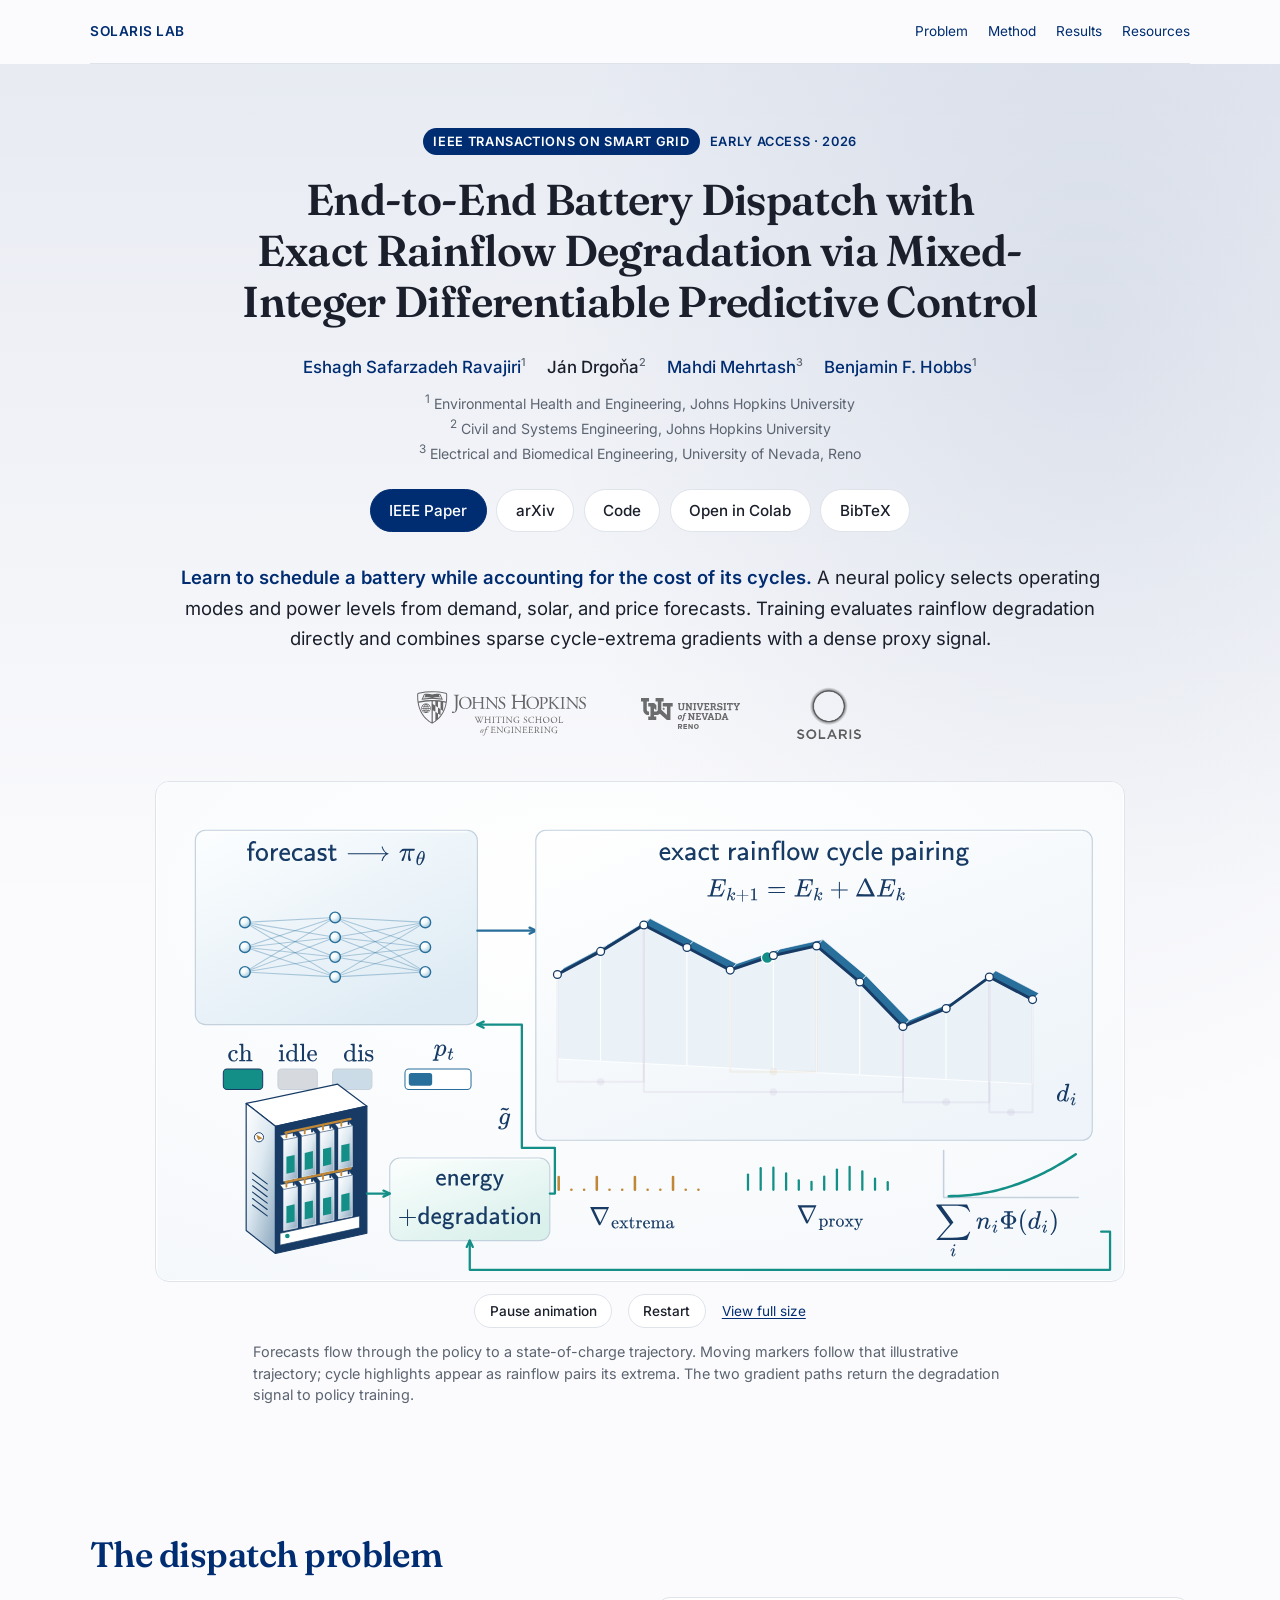
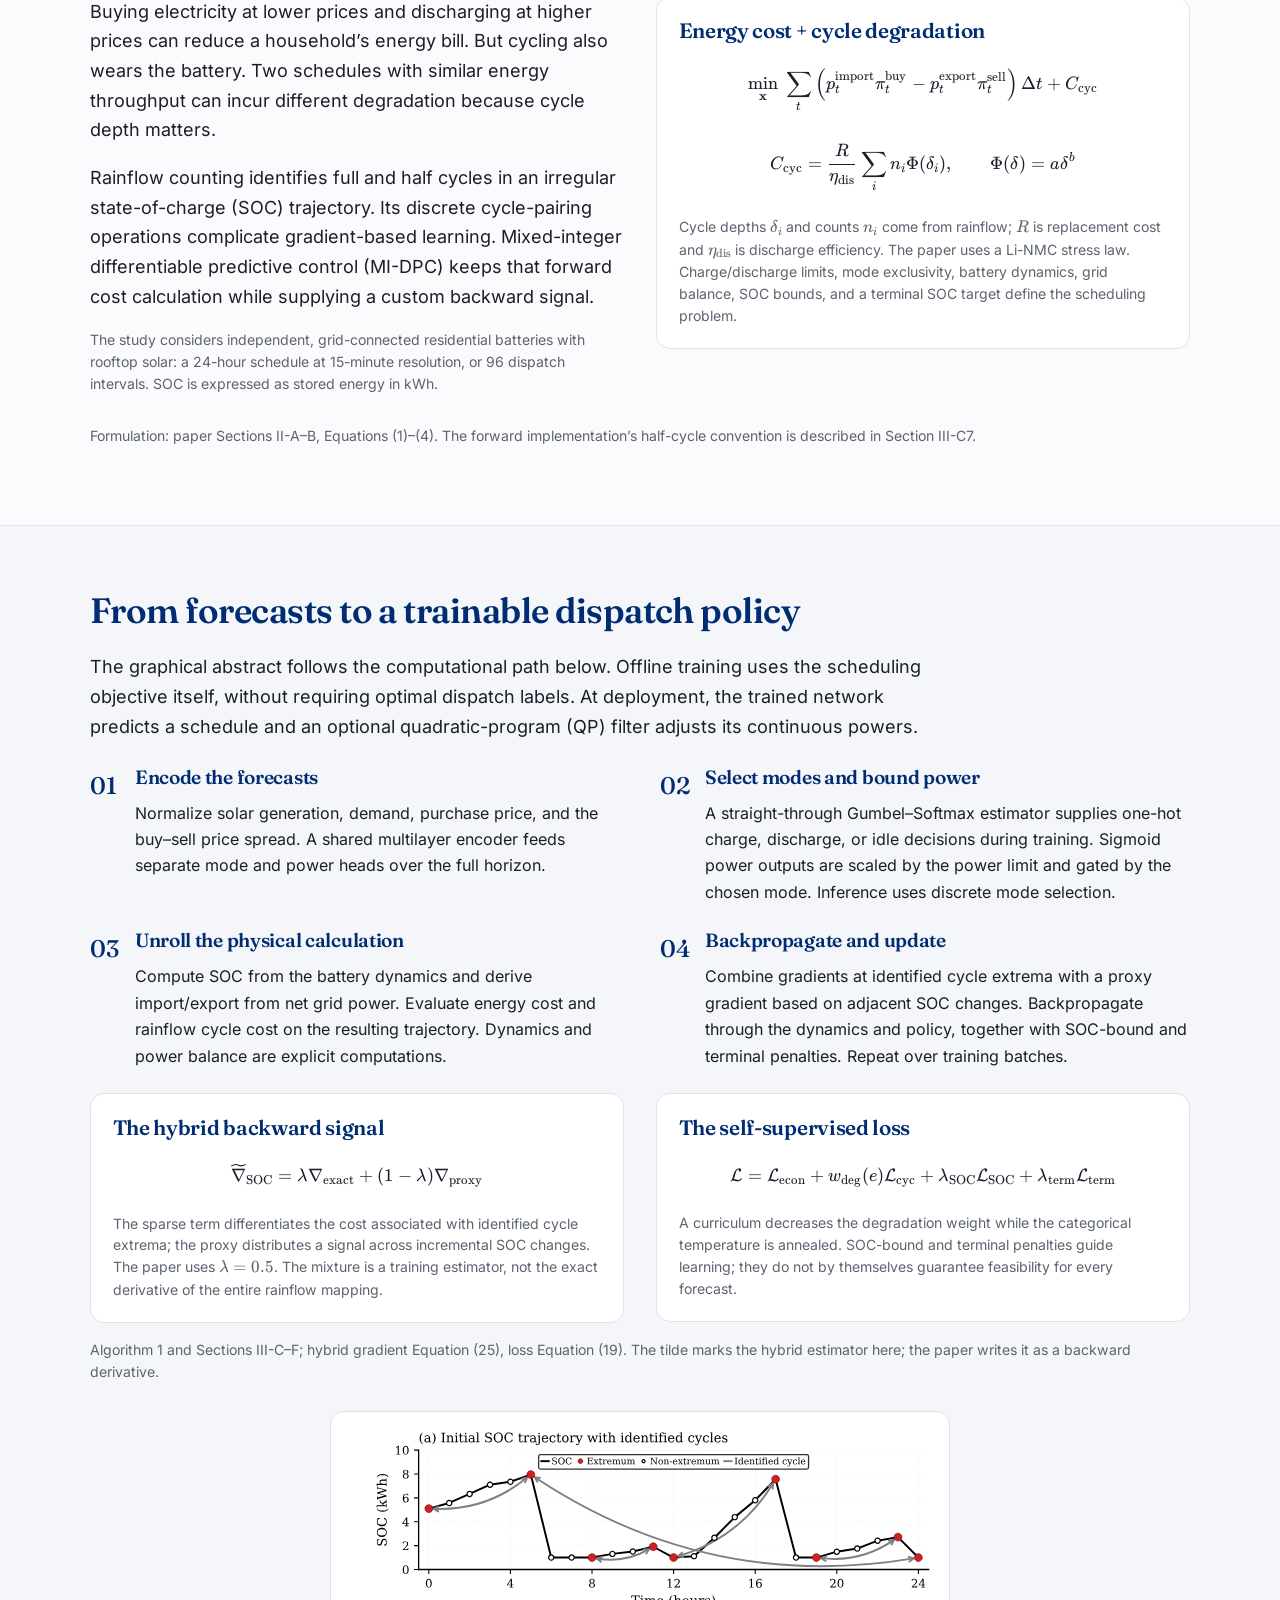
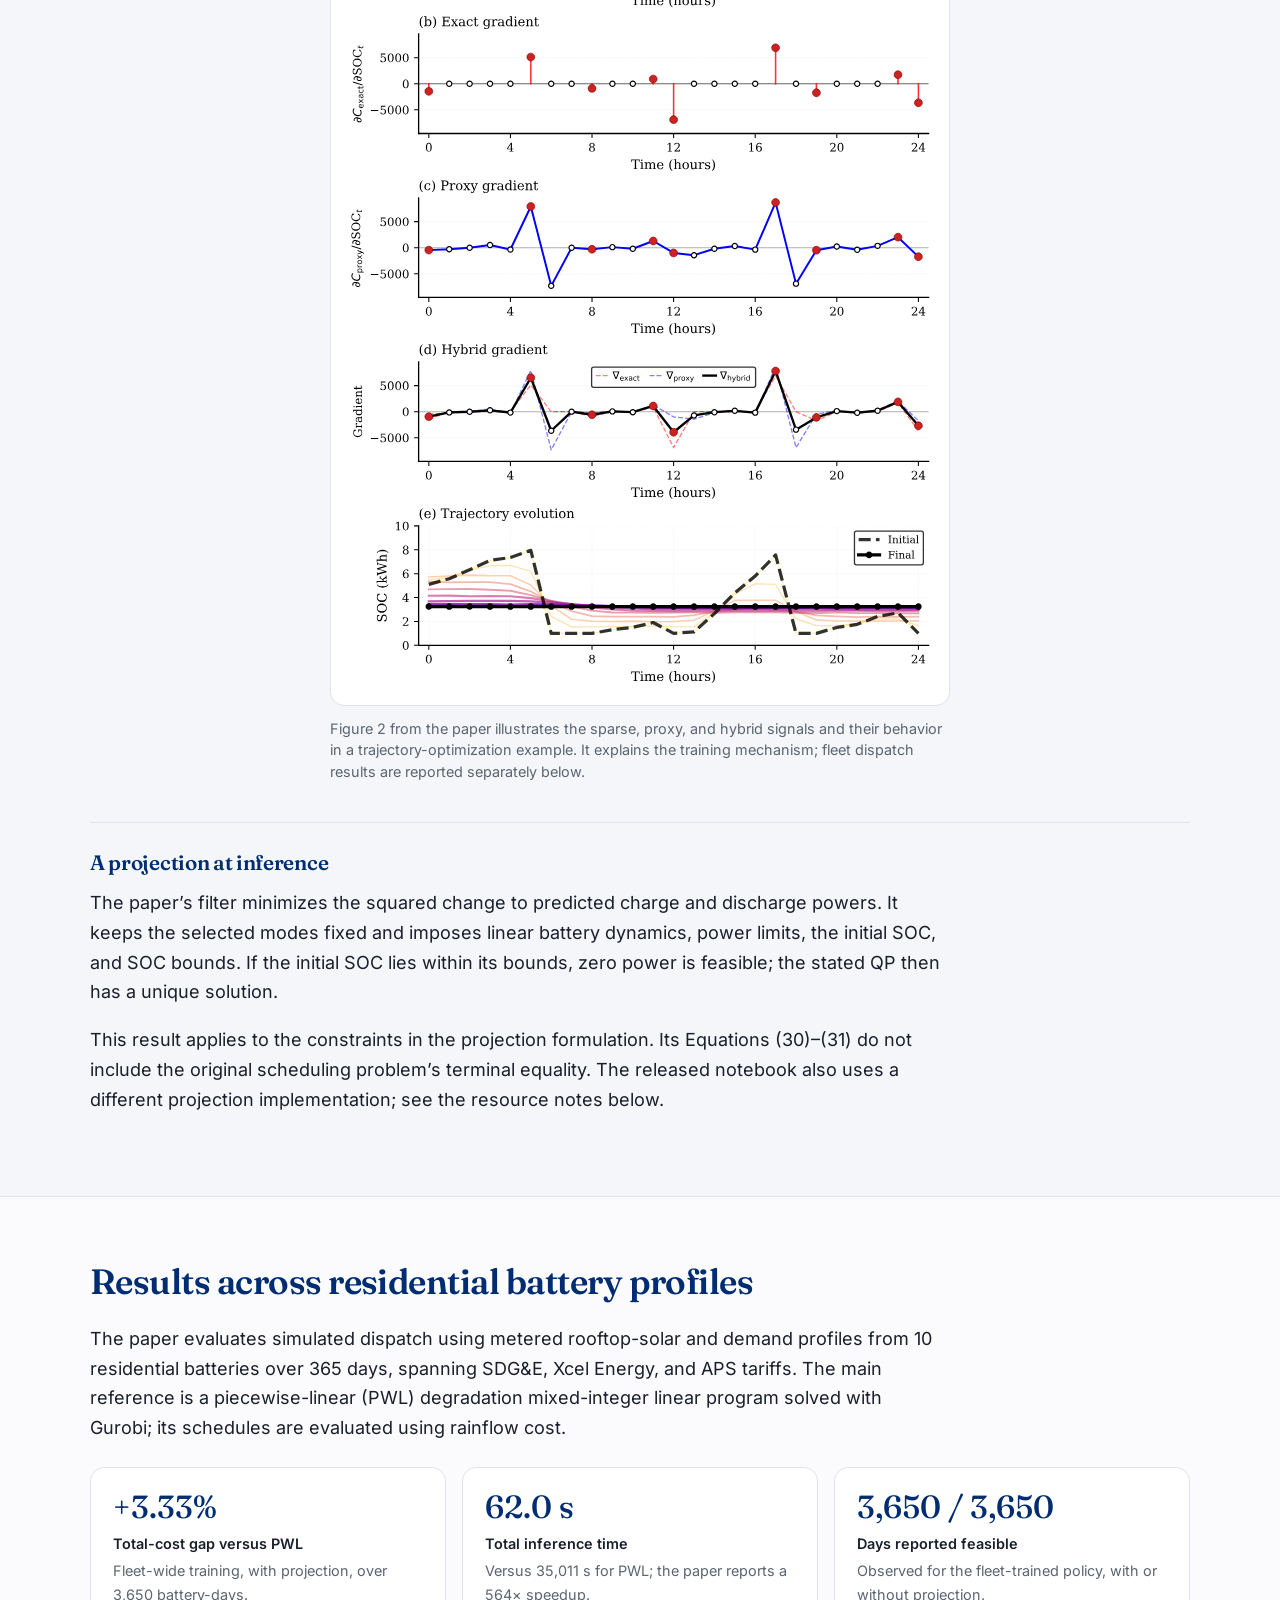
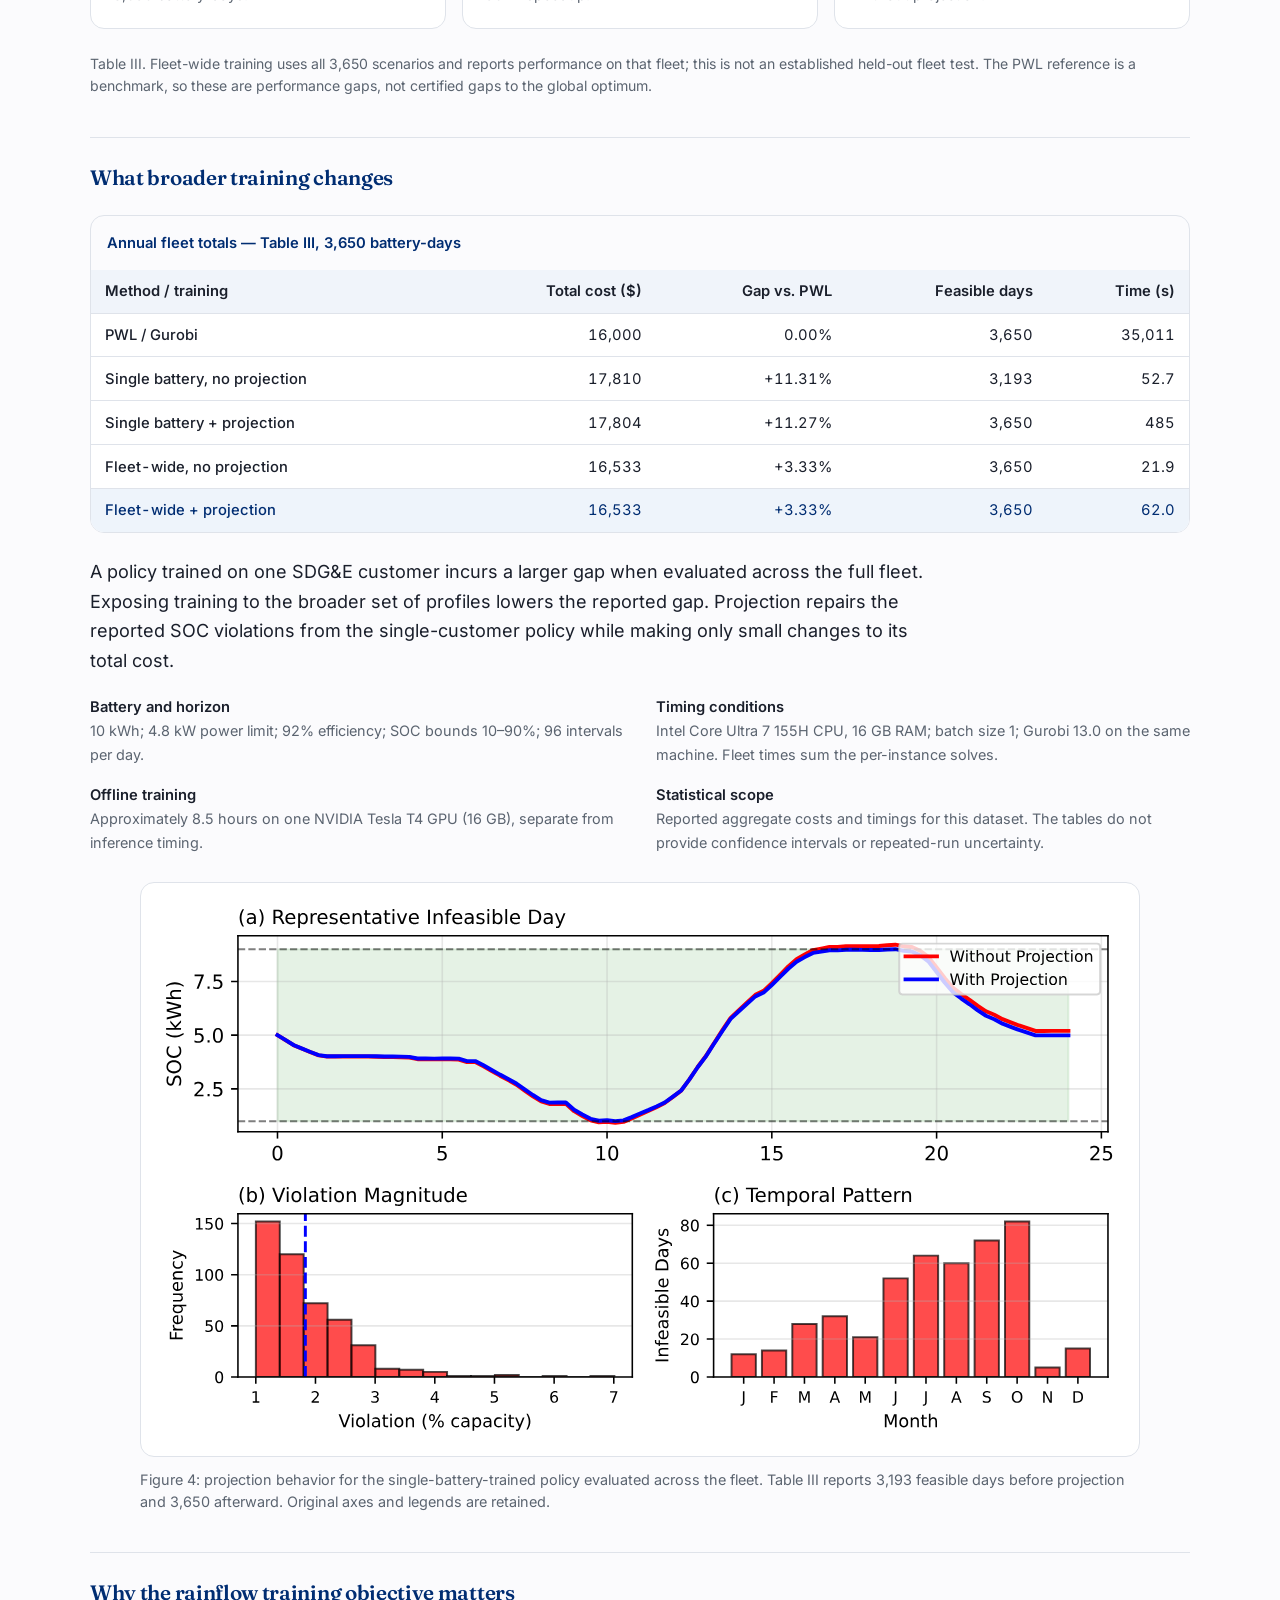
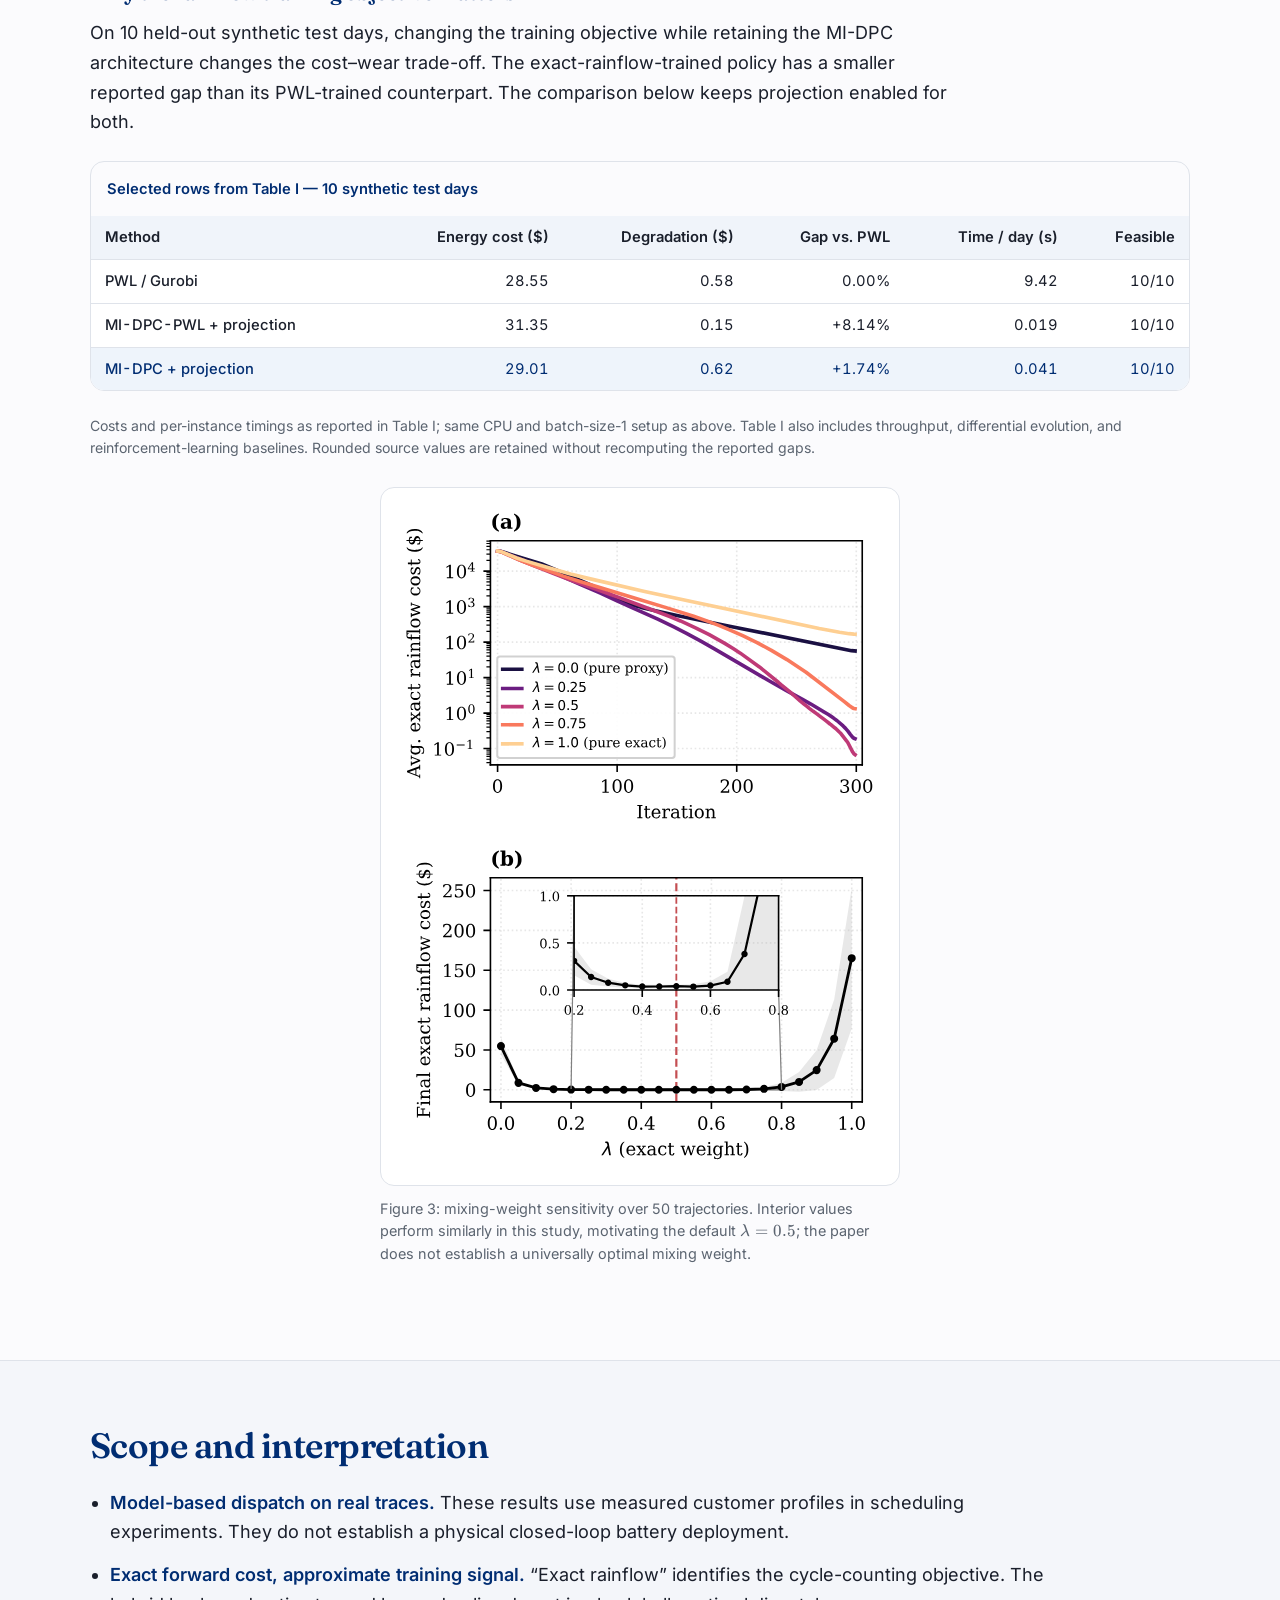
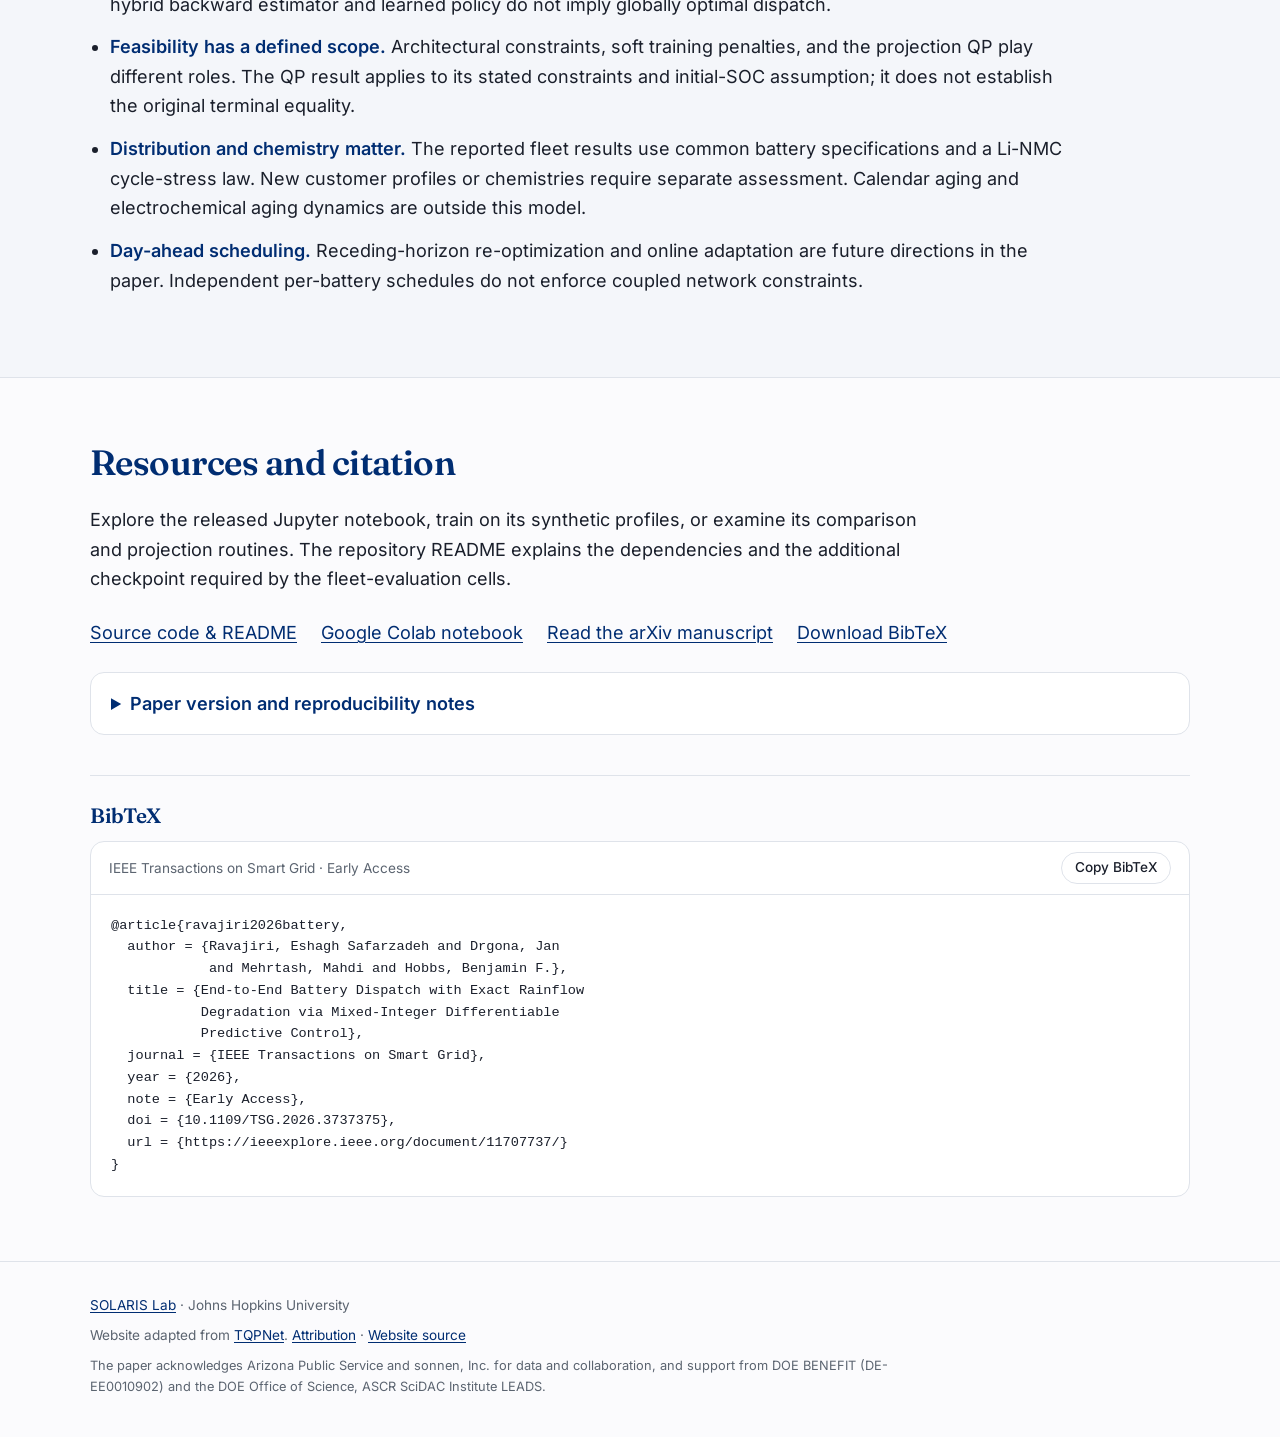
==== index.html @ 68f19547 "Initialize GitHub Pages with the validated website" ====
<!doctype html>
<html lang="en">
<head>
  <meta charset="utf-8">
  <meta name="viewport" content="width=device-width, initial-scale=1">
  <title>Battery-MI-DPC | End-to-End Battery Dispatch with Exact Rainflow Degradation</title>
  <meta name="description" content="Self-supervised battery dispatch with mixed-integer differentiable predictive control, exact rainflow cost evaluation, hybrid gradients, and an optional feasibility projection.">
  <link rel="canonical" href="https://solaris-jhu.github.io/Battery-MI-DPC/">
  <meta property="og:type" content="website">
  <meta property="og:title" content="Battery-MI-DPC · Degradation-aware battery dispatch">
  <meta property="og:description" content="Learn charge, discharge, and idle schedules with exact rainflow cost evaluation and a hybrid training gradient.">
  <meta property="og:url" content="https://solaris-jhu.github.io/Battery-MI-DPC/">
  <meta property="og:image" content="https://solaris-jhu.github.io/Battery-MI-DPC/static/og.png">
  <meta property="og:image:alt" content="Battery-MI-DPC: mixed-integer battery dispatch with exact rainflow degradation">
  <meta name="twitter:card" content="summary_large_image">
  <meta name="twitter:title" content="Battery-MI-DPC">
  <meta name="twitter:description" content="End-to-end battery dispatch with exact rainflow degradation.">
  <meta name="twitter:image" content="https://solaris-jhu.github.io/Battery-MI-DPC/static/og.png">
  <meta name="citation_title" content="End-to-End Battery Dispatch with Exact Rainflow Degradation via Mixed-Integer Differentiable Predictive Control">
  <meta name="citation_author" content="Ravajiri, Eshagh Safarzadeh">
  <meta name="citation_author" content="Drgona, Jan">
  <meta name="citation_author" content="Mehrtash, Mahdi">
  <meta name="citation_author" content="Hobbs, Benjamin F.">
  <meta name="citation_publication_date" content="2026">
  <meta name="citation_journal_title" content="IEEE Transactions on Smart Grid">
  <meta name="citation_doi" content="10.1109/TSG.2026.3737375">
  <meta name="citation_arxiv_id" content="2609.12968">
  <meta name="citation_abstract_html_url" content="https://ieeexplore.ieee.org/document/11707737">
  <meta name="citation_pdf_url" content="https://arxiv.org/pdf/2609.12968v1">
  <script type="application/ld+json">{"@context":"https://schema.org","@type":"ScholarlyArticle","headline":"End-to-End Battery Dispatch with Exact Rainflow Degradation via Mixed-Integer Differentiable Predictive Control","author":[{"@type":"Person","name":"Eshagh Safarzadeh Ravajiri","affiliation":{"@type":"Organization","name":"Johns Hopkins University"}},{"@type":"Person","name":"Ján Drgoňa","affiliation":{"@type":"Organization","name":"Johns Hopkins University"}},{"@type":"Person","name":"Mahdi Mehrtash","affiliation":{"@type":"Organization","name":"University of Nevada, Reno"}},{"@type":"Person","name":"Benjamin F. Hobbs","affiliation":{"@type":"Organization","name":"Johns Hopkins University"}}],"isPartOf":{"@type":"Periodical","name":"IEEE Transactions on Smart Grid"},"datePublished":"2026","identifier":"10.1109/TSG.2026.3737375","sameAs":["https://doi.org/10.1109/TSG.2026.3737375","https://arxiv.org/abs/2609.12968"],"url":"https://solaris-jhu.github.io/Battery-MI-DPC/","image":"https://solaris-jhu.github.io/Battery-MI-DPC/static/og.png","codeRepository":"https://github.com/SOLARIS-JHU/Battery-MI-DPC"}</script>
  <link rel="icon" type="image/png" href="static/logos/solaris.png">
  <link rel="stylesheet" href="static/fonts/fonts.css">
  <link rel="stylesheet" href="style.css">
  <link rel="stylesheet" href="static/vendor/katex/katex.min.css">
  <script defer src="static/vendor/katex/katex.min.js"></script>
  <script defer src="static/vendor/katex/auto-render.min.js"></script>
  <script defer src="main.js"></script>
</head>
<body>
<a class="skip" href="#main">Skip to content</a>
<nav class="site-nav wrap" aria-label="Project navigation">
  <a class="brand" href="https://solaris-jhu.github.io/solaris-website/">SOLARIS LAB</a>
  <div class="nav-links"><a href="#problem">Problem</a><a href="#method">Method</a><a href="#results">Results</a><a href="#resources">Resources</a></div>
</nav>
<main id="main">
  <section class="hero" aria-labelledby="paper-title">
    <div class="wrap">
      <header class="hero-head">
        <p class="eyebrow"><span class="pill">IEEE Transactions on Smart Grid</span> Early Access · 2026</p>
        <h1 id="paper-title">End-to-End Battery Dispatch with Exact Rainflow Degradation via Mixed-Integer Differentiable Predictive Control</h1>
        <p class="authors">
          <span><a href="https://ai2ai.engineering.jhu.edu/2026-2027-amazon-doctoral-fellows/">Eshagh Safarzadeh Ravajiri</a><sup>1</sup></span>
          <span>Ján Drgoňa<sup>2</sup></span>
          <span><a href="https://www.unr.edu/ebme/people/mahdi-mehrtash">Mahdi Mehrtash</a><sup>3</sup></span>
          <span><a href="https://engineering.jhu.edu/faculty/benjamin-hobbs/">Benjamin F. Hobbs</a><sup>1</sup></span>
        </p>
        <p class="affiliations"><sup>1</sup> Environmental Health and Engineering, Johns Hopkins University<br><sup>2</sup> Civil and Systems Engineering, Johns Hopkins University<br><sup>3</sup> Electrical and Biomedical Engineering, University of Nevada, Reno</p>
        <div class="buttons" aria-label="Paper resources">
          <a class="btn btn-primary" href="https://ieeexplore.ieee.org/document/11707737">IEEE Paper</a>
          <a class="btn" href="https://arxiv.org/abs/2609.12968">arXiv</a>
          <a class="btn" href="https://github.com/SOLARIS-JHU/Battery-MI-DPC">Code</a>
          <a class="btn" href="https://colab.research.google.com/github/SOLARIS-JHU/Battery-MI-DPC/blob/main/Battery-MI-DPC.ipynb">Open in Colab</a>
          <a class="btn" href="#citation">BibTeX</a>
        </div>
      </header>
      <p class="summary"><strong>Learn to schedule a battery while accounting for the cost of its cycles.</strong> A neural policy selects operating modes and power levels from demand, solar, and price forecasts. Training evaluates rainflow degradation directly and combines sparse cycle-extrema gradients with a dense proxy signal.</p>
      <div class="logos" aria-label="Participating institutions and laboratory">
        <a href="https://engineering.jhu.edu/" aria-label="Johns Hopkins Whiting School of Engineering"><img src="static/logos/jhu-whiting.svg" width="240" height="64" alt="Johns Hopkins Whiting School of Engineering"></a>
        <a href="https://www.unr.edu/" aria-label="University of Nevada, Reno"><img src="static/logos/nevada.svg" width="481" height="190" alt="University of Nevada, Reno"></a>
        <a href="https://solaris-jhu.github.io/solaris-website/" aria-label="SOLARIS Lab"><img class="lab-logo" src="static/logos/solaris.png" width="240" height="199" alt="SOLARIS Lab"></a>
      </div>
      <figure class="graphical-abstract">
        <object id="abstract-animation" data="static/figures/graphical-abstract-animated.svg" type="image/svg+xml" aria-label="Animated graphical abstract: forecasts enter a mode and power policy; battery dynamics produce an energy trajectory; rainflow pairs cycles; extrema and proxy gradients return to training.">
          <img src="static/figures/graphical-abstract.svg" width="760" height="392" alt="Battery policy, SOC dynamics, rainflow cycle pairing, and hybrid gradient feedback.">
        </object>
        <div class="abstract-controls"><button class="btn" id="toggle-animation" type="button" disabled>Pause animation</button><button class="btn" id="restart-animation" type="button" disabled>Restart</button><a href="static/figures/graphical-abstract-animated.svg">View full size</a></div>
        <figcaption>Forecasts flow through the policy to a state-of-charge trajectory. Moving markers follow that illustrative trajectory; cycle highlights appear as rainflow pairs its extrema. The two gradient paths return the degradation signal to policy training.</figcaption>
      </figure>
    </div>
  </section>

  <section id="problem" aria-labelledby="problem-title">
    <div class="wrap">
      <h2 id="problem-title">The dispatch problem</h2>
      <div class="two-col">
        <div class="prose">
          <p>Buying electricity at lower prices and discharging at higher prices can reduce a household’s energy bill. But cycling also wears the battery. Two schedules with similar energy throughput can incur different degradation because cycle depth matters.</p>
          <p>Rainflow counting identifies full and half cycles in an irregular state-of-charge (SOC) trajectory. Its discrete cycle-pairing operations complicate gradient-based learning. Mixed-integer differentiable predictive control (MI-DPC) keeps that forward cost calculation while supplying a custom backward signal.</p>
          <p class="small">The study considers independent, grid-connected residential batteries with rooftop solar: a 24-hour schedule at 15-minute resolution, or 96 dispatch intervals. SOC is expressed as stored energy in kWh.</p>
        </div>
        <div class="equation-card">
          <h3>Energy cost + cycle degradation</h3>
          <div class="math">$$\min_{\mathbf{x}}\;\sum_t\left(p_t^{\mathrm{import}}\pi_t^{\mathrm{buy}}-p_t^{\mathrm{export}}\pi_t^{\mathrm{sell}}\right)\Delta t+C_{\mathrm{cyc}}$$</div>
          <div class="math">$$C_{\mathrm{cyc}}=\frac{R}{\eta_{\mathrm{dis}}}\sum_i n_i\Phi(\delta_i),\qquad\Phi(\delta)=a\delta^b$$</div>
          <p class="small">Cycle depths \(\delta_i\) and counts \(n_i\) come from rainflow; \(R\) is replacement cost and \(\eta_{\mathrm{dis}}\) is discharge efficiency. The paper uses a Li-NMC stress law. Charge/discharge limits, mode exclusivity, battery dynamics, grid balance, SOC bounds, and a terminal SOC target define the scheduling problem.</p>
        </div>
      </div>
      <p class="source">Formulation: paper Sections II-A–B, Equations (1)–(4). The forward implementation’s half-cycle convention is described in Section III-C7.</p>
    </div>
  </section>

  <section class="alt" id="method" aria-labelledby="method-title">
    <div class="wrap">
      <h2 id="method-title">From forecasts to a trainable dispatch policy</h2>
      <p class="prose">The graphical abstract follows the computational path below. Offline training uses the scheduling objective itself, without requiring optimal dispatch labels. At deployment, the trained network predicts a schedule and an optional quadratic-program (QP) filter adjusts its continuous powers.</p>
      <ol class="method-steps">
        <li><h3>Encode the forecasts</h3><p>Normalize solar generation, demand, purchase price, and the buy–sell price spread. A shared multilayer encoder feeds separate mode and power heads over the full horizon.</p></li>
        <li><h3>Select modes and bound power</h3><p>A straight-through Gumbel–Softmax estimator supplies one-hot charge, discharge, or idle decisions during training. Sigmoid power outputs are scaled by the power limit and gated by the chosen mode. Inference uses discrete mode selection.</p></li>
        <li><h3>Unroll the physical calculation</h3><p>Compute SOC from the battery dynamics and derive import/export from net grid power. Evaluate energy cost and rainflow cycle cost on the resulting trajectory. Dynamics and power balance are explicit computations.</p></li>
        <li><h3>Backpropagate and update</h3><p>Combine gradients at identified cycle extrema with a proxy gradient based on adjacent SOC changes. Backpropagate through the dynamics and policy, together with SOC-bound and terminal penalties. Repeat over training batches.</p></li>
      </ol>
      <div class="two-col">
        <div class="equation-card">
          <h3>The hybrid backward signal</h3>
          <div class="math">$$\widetilde{\nabla}_{\mathrm{SOC}}=\lambda\nabla_{\mathrm{exact}}+(1-\lambda)\nabla_{\mathrm{proxy}}$$</div>
          <p class="small">The sparse term differentiates the cost associated with identified cycle extrema; the proxy distributes a signal across incremental SOC changes. The paper uses \(\lambda=0.5\). The mixture is a training estimator, not the exact derivative of the entire rainflow mapping.</p>
        </div>
        <div class="equation-card">
          <h3>The self-supervised loss</h3>
          <div class="math">$$\mathcal L=\mathcal L_{\mathrm{econ}}+w_{\mathrm{deg}}(e)\mathcal L_{\mathrm{cyc}}+\lambda_{\mathrm{SOC}}\mathcal L_{\mathrm{SOC}}+\lambda_{\mathrm{term}}\mathcal L_{\mathrm{term}}$$</div>
          <p class="small">A curriculum decreases the degradation weight while the categorical temperature is annealed. SOC-bound and terminal penalties guide learning; they do not by themselves guarantee feasibility for every forecast.</p>
        </div>
      </div>
      <p class="source">Algorithm 1 and Sections III-C–F; hybrid gradient Equation (25), loss Equation (19). The tilde marks the hybrid estimator here; the paper writes it as a backward derivative.</p>
      <figure class="figure figure-gradient">
        <a href="static/figures/hybrid-gradient.svg"><img src="static/figures/hybrid-gradient.svg" loading="lazy" alt="Paper Figure 2: SOC signal, sparse extrema gradient, dense proxy gradient, their hybrid, and rainflow-cost optimization." width="456" height="667"></a>
        <figcaption>Figure 2 from the paper illustrates the sparse, proxy, and hybrid signals and their behavior in a trajectory-optimization example. It explains the training mechanism; fleet dispatch results are reported separately below.</figcaption>
      </figure>
      <h3 class="subsection">A projection at inference</h3>
      <p class="prose">The paper’s filter minimizes the squared change to predicted charge and discharge powers. It keeps the selected modes fixed and imposes linear battery dynamics, power limits, the initial SOC, and SOC bounds. If the initial SOC lies within its bounds, zero power is feasible; the stated QP then has a unique solution.</p>
      <p class="prose">This result applies to the constraints in the projection formulation. Its Equations (30)–(31) do not include the original scheduling problem’s terminal equality. The released notebook also uses a different projection implementation; see the resource notes below.</p>
    </div>
  </section>

  <section id="results" aria-labelledby="results-title">
    <div class="wrap">
      <h2 id="results-title">Results across residential battery profiles</h2>
      <p class="prose">The paper evaluates simulated dispatch using metered rooftop-solar and demand profiles from 10 residential batteries over 365 days, spanning SDG&amp;E, Xcel Energy, and APS tariffs. The main reference is a piecewise-linear (PWL) degradation mixed-integer linear program solved with Gurobi; its schedules are evaluated using rainflow cost.</p>
      <div class="facts">
        <div class="card"><div class="fact-value">+3.33%</div><p><strong>Total-cost gap versus PWL</strong>Fleet-wide training, with projection, over 3,650 battery-days.</p></div>
        <div class="card"><div class="fact-value">62.0 s</div><p><strong>Total inference time</strong>Versus 35,011 s for PWL; the paper reports a 564× speedup.</p></div>
        <div class="card"><div class="fact-value">3,650 / 3,650</div><p><strong>Days reported feasible</strong>Observed for the fleet-trained policy, with or without projection.</p></div>
      </div>
      <p class="small">Table III. Fleet-wide training uses all 3,650 scenarios and reports performance on that fleet; this is not an established held-out fleet test. The PWL reference is a benchmark, so these are performance gaps, not certified gaps to the global optimum.</p>
      <h3 class="subsection">What broader training changes</h3>
      <div class="table-wrap" tabindex="0" role="region" aria-label="Fleet performance comparison, horizontally scrollable">
        <table>
          <caption>Annual fleet totals — Table III, 3,650 battery-days</caption>
          <thead><tr><th scope="col">Method / training</th><th scope="col">Total cost ($)</th><th scope="col">Gap vs. PWL</th><th scope="col">Feasible days</th><th scope="col">Time (s)</th></tr></thead>
          <tbody>
            <tr><th scope="row">PWL / Gurobi</th><td>16,000</td><td>0.00%</td><td>3,650</td><td>35,011</td></tr>
            <tr><th scope="row">Single battery, no projection</th><td>17,810</td><td>+11.31%</td><td>3,193</td><td>52.7</td></tr>
            <tr><th scope="row">Single battery + projection</th><td>17,804</td><td>+11.27%</td><td>3,650</td><td>485</td></tr>
            <tr><th scope="row">Fleet-wide, no projection</th><td>16,533</td><td>+3.33%</td><td>3,650</td><td>21.9</td></tr>
            <tr class="highlight"><th scope="row">Fleet-wide + projection</th><td>16,533</td><td>+3.33%</td><td>3,650</td><td>62.0</td></tr>
          </tbody>
        </table>
      </div>
      <p class="prose">A policy trained on one SDG&amp;E customer incurs a larger gap when evaluated across the full fleet. Exposing training to the broader set of profiles lowers the reported gap. Projection repairs the reported SOC violations from the single-customer policy while making only small changes to its total cost.</p>
      <dl class="settings">
        <div><dt>Battery and horizon</dt><dd>10 kWh; 4.8 kW power limit; 92% efficiency; SOC bounds 10–90%; 96 intervals per day.</dd></div>
        <div><dt>Timing conditions</dt><dd>Intel Core Ultra 7 155H CPU, 16 GB RAM; batch size 1; Gurobi 13.0 on the same machine. Fleet times sum the per-instance solves.</dd></div>
        <div><dt>Offline training</dt><dd>Approximately 8.5 hours on one NVIDIA Tesla T4 GPU (16 GB), separate from inference timing.</dd></div>
        <div><dt>Statistical scope</dt><dd>Reported aggregate costs and timings for this dataset. The tables do not provide confidence intervals or repeated-run uncertainty.</dd></div>
      </dl>
      <figure class="figure figure-wide">
        <a href="static/figures/feasibility-projection.svg"><img src="static/figures/feasibility-projection.svg" loading="lazy" alt="Paper Figure 4: a summer-day SOC trajectory before and after projection, distribution of violations, and temporal pattern of violations." width="497" height="280"></a>
        <figcaption>Figure 4: projection behavior for the single-battery-trained policy evaluated across the fleet. Table III reports 3,193 feasible days before projection and 3,650 afterward. Original axes and legends are retained.</figcaption>
      </figure>
      <h3 class="subsection">Why the rainflow training objective matters</h3>
      <p class="prose">On 10 held-out synthetic test days, changing the training objective while retaining the MI-DPC architecture changes the cost–wear trade-off. The exact-rainflow-trained policy has a smaller reported gap than its PWL-trained counterpart. The comparison below keeps projection enabled for both.</p>
      <div class="table-wrap" tabindex="0" role="region" aria-label="Synthetic comparison, horizontally scrollable">
        <table>
          <caption>Selected rows from Table I — 10 synthetic test days</caption>
          <thead><tr><th scope="col">Method</th><th scope="col">Energy cost ($)</th><th scope="col">Degradation ($)</th><th scope="col">Gap vs. PWL</th><th scope="col">Time / day (s)</th><th scope="col">Feasible</th></tr></thead>
          <tbody>
            <tr><th scope="row">PWL / Gurobi</th><td>28.55</td><td>0.58</td><td>0.00%</td><td>9.42</td><td>10/10</td></tr>
            <tr><th scope="row">MI-DPC-PWL + projection</th><td>31.35</td><td>0.15</td><td>+8.14%</td><td>0.019</td><td>10/10</td></tr>
            <tr class="highlight"><th scope="row">MI-DPC + projection</th><td>29.01</td><td>0.62</td><td>+1.74%</td><td>0.041</td><td>10/10</td></tr>
          </tbody>
        </table>
      </div>
      <p class="small">Costs and per-instance timings as reported in Table I; same CPU and batch-size-1 setup as above. Table I also includes throughput, differential evolution, and reinforcement-learning baselines. Rounded source values are retained without recomputing the reported gaps.</p>
      <figure class="figure figure-sensitivity">
        <a href="static/figures/lambda-sensitivity.svg"><img src="static/figures/lambda-sensitivity.svg" loading="lazy" alt="Paper Figure 3: rainflow-cost convergence and final cost versus the hybrid mixing weight lambda over 50 trajectories." width="247" height="336"></a>
        <figcaption>Figure 3: mixing-weight sensitivity over 50 trajectories. Interior values perform similarly in this study, motivating the default \(\lambda=0.5\); the paper does not establish a universally optimal mixing weight.</figcaption>
      </figure>
    </div>
  </section>

  <section class="alt" id="scope" aria-labelledby="scope-title">
    <div class="wrap">
      <h2 id="scope-title">Scope and interpretation</h2>
      <ul class="scope-list">
        <li><strong>Model-based dispatch on real traces.</strong> These results use measured customer profiles in scheduling experiments. They do not establish a physical closed-loop battery deployment.</li>
        <li><strong>Exact forward cost, approximate training signal.</strong> “Exact rainflow” identifies the cycle-counting objective. The hybrid backward estimator and learned policy do not imply globally optimal dispatch.</li>
        <li><strong>Feasibility has a defined scope.</strong> Architectural constraints, soft training penalties, and the projection QP play different roles. The QP result applies to its stated constraints and initial-SOC assumption; it does not establish the original terminal equality.</li>
        <li><strong>Distribution and chemistry matter.</strong> The reported fleet results use common battery specifications and a Li-NMC cycle-stress law. New customer profiles or chemistries require separate assessment. Calendar aging and electrochemical aging dynamics are outside this model.</li>
        <li><strong>Day-ahead scheduling.</strong> Receding-horizon re-optimization and online adaptation are future directions in the paper. Independent per-battery schedules do not enforce coupled network constraints.</li>
      </ul>
    </div>
  </section>

  <section id="resources" aria-labelledby="resources-title">
    <div class="wrap">
      <h2 id="resources-title">Resources and citation</h2>
      <p class="prose">Explore the released Jupyter notebook, train on its synthetic profiles, or examine its comparison and projection routines. The repository README explains the dependencies and the additional checkpoint required by the fleet-evaluation cells.</p>
      <div class="resource-links"><a href="https://github.com/SOLARIS-JHU/Battery-MI-DPC">Source code &amp; README</a><a href="https://colab.research.google.com/github/SOLARIS-JHU/Battery-MI-DPC/blob/main/Battery-MI-DPC.ipynb">Google Colab notebook</a><a href="https://arxiv.org/html/2609.12968v1">Read the arXiv manuscript</a><a href="citation.bib" download>Download BibTeX</a></div>
      <details>
        <summary>Paper version and reproducibility notes</summary>
        <p>The publication record is <em>IEEE Transactions on Smart Grid</em>, Early Access, 2026, DOI <a href="https://doi.org/10.1109/TSG.2026.3737375">10.1109/TSG.2026.3737375</a>. The scientific descriptions, equations, figures, and results on this page follow <a href="https://arxiv.org/abs/2609.12968v1">arXiv:2609.12968v1</a>. The IEEE full text was inaccessible during preparation, so differences from the version of record could not be checked.</p>
        <p>The released notebook is an implementation resource, not a complete reproduction of every paper experiment. The fleet checkpoint <code>model_15min_div_16.pt</code> and the customer dataset are not included. Its rainflow scaling, projection constraints, and example timing protocol differ from the manuscript. The website reports the manuscript’s results; it does not present a rerun of the notebook.</p>
      </details>
      <h3 class="subsection" id="citation">BibTeX</h3>
      <div class="bibtex-box">
        <div class="bibtex-toolbar"><span>IEEE Transactions on Smart Grid · Early Access</span><button class="btn" id="copy-bibtex" type="button">Copy BibTeX</button></div>
        <pre><code id="bibtex">@article{ravajiri2026battery,
  author = {Ravajiri, Eshagh Safarzadeh and Drgona, Jan
            and Mehrtash, Mahdi and Hobbs, Benjamin F.},
  title = {End-to-End Battery Dispatch with Exact Rainflow
           Degradation via Mixed-Integer Differentiable
           Predictive Control},
  journal = {IEEE Transactions on Smart Grid},
  year = {2026},
  note = {Early Access},
  doi = {10.1109/TSG.2026.3737375},
  url = {https://ieeexplore.ieee.org/document/11707737/}
}</code></pre>
        <p id="copy-status" class="small" role="status" aria-live="polite"></p>
      </div>
    </div>
  </section>
</main>
<footer>
  <div class="wrap">
    <p><a href="https://solaris-jhu.github.io/solaris-website/">SOLARIS Lab</a> · Johns Hopkins University</p>
    <p>Website adapted from <a href="https://solaris-jhu.github.io/TQPNet/">TQPNet</a>. <a href="NOTICE">Attribution</a> · <a href="https://github.com/SOLARIS-JHU/Battery-MI-DPC/tree/main/website">Website source</a></p>
    <p class="funding">The paper acknowledges Arizona Public Service and sonnen, Inc. for data and collaboration, and support from DOE BENEFIT (DE-EE0010902) and the DOE Office of Science, ASCR SciDAC Institute LEADS.</p>
  </div>
</footer>
</body>
</html>
---- static/fonts/fonts.css ----
@font-face {
  font-family: 'Fraunces';
  font-style: normal;
  font-weight: 500;
  font-display: swap;
  src: url(fraunces-latin.woff2) format('woff2');
  unicode-range: U+0000-00FF, U+0131, U+0152-0153, U+02BB-02BC, U+02C6, U+02DA, U+02DC, U+0304, U+0308, U+0329, U+2000-206F, U+20AC, U+2122, U+2191, U+2193, U+2212, U+2215, U+FEFF, U+FFFD;
}

@font-face {
  font-family: 'Fraunces';
  font-style: normal;
  font-weight: 600;
  font-display: swap;
  src: url(fraunces-latin.woff2) format('woff2');
  unicode-range: U+0000-00FF, U+0131, U+0152-0153, U+02BB-02BC, U+02C6, U+02DA, U+02DC, U+0304, U+0308, U+0329, U+2000-206F, U+20AC, U+2122, U+2191, U+2193, U+2212, U+2215, U+FEFF, U+FFFD;
}

@font-face {
  font-family: 'Inter';
  font-style: normal;
  font-weight: 400;
  font-display: swap;
  src: url(inter-latin.woff2) format('woff2');
  unicode-range: U+0000-00FF, U+0131, U+0152-0153, U+02BB-02BC, U+02C6, U+02DA, U+02DC, U+0304, U+0308, U+0329, U+2000-206F, U+20AC, U+2122, U+2191, U+2193, U+2212, U+2215, U+FEFF, U+FFFD;
}

@font-face {
  font-family: 'Inter';
  font-style: normal;
  font-weight: 500;
  font-display: swap;
  src: url(inter-latin.woff2) format('woff2');
  unicode-range: U+0000-00FF, U+0131, U+0152-0153, U+02BB-02BC, U+02C6, U+02DA, U+02DC, U+0304, U+0308, U+0329, U+2000-206F, U+20AC, U+2122, U+2191, U+2193, U+2212, U+2215, U+FEFF, U+FFFD;
}

@font-face {
  font-family: 'Inter';
  font-style: normal;
  font-weight: 600;
  font-display: swap;
  src: url(inter-latin.woff2) format('woff2');
  unicode-range: U+0000-00FF, U+0131, U+0152-0153, U+02BB-02BC, U+02C6, U+02DA, U+02DC, U+0304, U+0308, U+0329, U+2000-206F, U+20AC, U+2122, U+2191, U+2193, U+2212, U+2215, U+FEFF, U+FFFD;
}
---- style.css ----
/* Adapted from SOLARIS-JHU/TQPNet (Apache-2.0). See NOTICE. */
:root{--bg:#fbfbfd;--fg:#1a1f2b;--muted:#5b6470;--accent:#002d72;--accent-soft:rgba(0,45,114,.08);--card:#fff;--border:#dfe3ea;--radius:14px;--font-body:Inter,system-ui,-apple-system,"Segoe UI",sans-serif;--font-display:Fraunces,Georgia,serif;color-scheme:light}
*,*::before,*::after{box-sizing:border-box}html{scroll-behavior:smooth;scroll-padding-top:1.5rem}body{margin:0;background:var(--bg);color:var(--fg);font-family:var(--font-body);font-size:1.125rem;line-height:1.65;-webkit-font-smoothing:antialiased}img,svg{display:block;max-width:100%;height:auto}a{color:var(--accent);text-underline-offset:.18em;text-decoration-thickness:1px}a:hover{text-decoration-thickness:2px}a:focus-visible,button:focus-visible,summary:focus-visible,[tabindex]:focus-visible{outline:3px solid #2979bd;outline-offset:4px}h1,h2,h3{font-family:var(--font-display);font-weight:600;line-height:1.18;letter-spacing:-.015em;margin:0 0 .6em}h1{font-size:clamp(1.9rem,3.7vw,2.7rem);text-wrap:balance}h2{font-size:clamp(1.6rem,2.8vw,2.2rem);color:var(--accent)}h3{font-size:1.3rem;color:var(--accent)}p{margin:0 0 1em}.wrap{width:min(100% - 2.5rem,1100px);margin-inline:auto}.prose{max-width:78ch}.skip{position:absolute;left:-999px;top:0;z-index:10;background:var(--accent);color:#fff;padding:.6rem 1rem}.skip:focus{left:1rem;top:1rem}section{padding-block:clamp(2.5rem,5vw,4rem)}.alt{background:#f4f6fa;border-block:1px solid var(--border)}
.site-nav{display:flex;align-items:center;justify-content:space-between;gap:1rem;min-height:64px;border-bottom:1px solid var(--border);font-size:.85rem}.site-nav a{text-decoration:none}.site-nav .brand{font-weight:600;letter-spacing:.04em}.nav-links{display:flex;flex-wrap:wrap;gap:1.25rem}.hero{background:radial-gradient(60% 80% at 85% 20%,var(--accent-soft),transparent 70%),linear-gradient(180deg,var(--accent-soft),transparent 60%);padding-top:clamp(2.5rem,5vw,4rem)}.hero-head{text-align:center}.eyebrow{font-size:.8rem;font-weight:600;color:var(--accent);letter-spacing:.05em;text-transform:uppercase;margin-bottom:1.2rem}.pill{display:inline-block;padding:.2rem .65rem;border-radius:999px;background:var(--accent);color:#fff;margin-right:.4rem}.authors{display:flex;flex-wrap:wrap;justify-content:center;gap:.35rem 1.3rem;font-size:1.05rem;font-weight:500;margin:1.4rem 0 .5rem}.authors a{text-decoration:none}.authors sup{font-size:.65em;color:var(--muted)}.affiliations{font-size:.88rem;color:var(--muted);line-height:1.6}.affiliations a{color:inherit}.buttons{display:flex;flex-wrap:wrap;gap:.6rem;justify-content:center;margin:1.5rem 0}.btn{display:inline-flex;align-items:center;justify-content:center;padding:.6rem 1.15rem;border-radius:999px;border:1px solid var(--border);background:var(--card);color:var(--fg);font:500 .95rem/1.4 var(--font-body);text-decoration:none;cursor:pointer}.btn:hover{border-color:var(--accent);color:var(--accent);text-decoration:none}.btn-primary{background:var(--accent);border-color:var(--accent);color:#fff}.btn-primary:hover{color:#fff;filter:brightness(1.1)}.btn:disabled{cursor:default;opacity:.6}.summary{font-size:1.15rem;max-width:80ch;margin:1.9rem auto 0;text-align:center}.summary strong{color:var(--accent)}.logos{display:flex;flex-wrap:wrap;align-items:center;justify-content:center;gap:1.5rem 3rem;margin-top:2rem}.logos img{height:45px;width:auto;max-width:220px;filter:grayscale(1) opacity(.7);transition:filter .2s}.logos a:hover img,.logos a:focus-visible img{filter:none}.logos .lab-logo{height:56px}.graphical-abstract{margin:2.5rem auto 0;max-width:970px}.graphical-abstract object{display:block;width:100%;aspect-ratio:760/392;border:1px solid var(--border);border-radius:var(--radius);background:#fff}.abstract-controls{display:flex;flex-wrap:wrap;justify-content:center;align-items:center;gap:.6rem 1rem;margin-top:.8rem;font-size:.85rem}.abstract-controls .btn{padding:.4rem .9rem;font-size:.85rem}.small,.source{font-size:.88rem;line-height:1.55;color:var(--muted)}.source{margin-top:1rem}.graphical-abstract figcaption{max-width:86ch;margin:.8rem auto 0}.two-col{display:grid;grid-template-columns:minmax(0,1fr) minmax(0,1fr);gap:2rem;align-items:start}.card,.equation-card{background:var(--card);border:1px solid var(--border);border-radius:var(--radius);padding:1.35rem}.math{overflow-x:auto;overflow-y:hidden;margin:1rem 0;font-size:.95rem}.math .katex-display{margin:.5rem 0}.equation-card p:last-child{margin-bottom:0}.method-steps{counter-reset:step;list-style:none;padding:0;margin:1.5rem 0;display:grid;grid-template-columns:1fr 1fr;gap:1.5rem 2.5rem}.method-steps li{counter-increment:step;position:relative;padding-left:2.8rem}.method-steps li::before{content:counter(step,decimal-leading-zero);position:absolute;left:0;top:0;color:var(--accent);font-family:var(--font-display);font-size:1.5rem}.method-steps h3{font-size:1.2rem}.method-steps p{font-size:1rem;margin-bottom:0}.subsection{margin-top:2.5rem;padding-top:1.75rem;border-top:1px solid var(--border)}.figure{margin:1.75rem auto 2rem}.figure img{width:100%;height:auto;background:#fff;border:1px solid var(--border);border-radius:var(--radius);padding:.7rem}.figure-wide{max-width:1000px}.figure-medium{max-width:850px}figcaption{font-size:.9rem;color:var(--muted);line-height:1.5;margin-top:.75rem}.facts{display:grid;grid-template-columns:repeat(3,minmax(0,1fr));gap:1rem;margin:1.5rem 0}.fact-value{font-family:var(--font-display);font-size:2rem;color:var(--accent);line-height:1.15;margin-bottom:.4rem}.facts p{font-size:.9rem;margin:0;color:var(--muted)}.facts strong{display:block;color:var(--fg);margin-bottom:.2rem}.table-wrap{overflow-x:auto;border:1px solid var(--border);border-radius:var(--radius);margin:1.5rem 0}table{border-collapse:collapse;width:100%;font-size:.92rem;line-height:1.5;background:#fff}caption{text-align:left;font-weight:600;padding:1rem;color:var(--accent)}th,td{padding:.65rem .9rem;border-bottom:1px solid var(--border);text-align:right;white-space:nowrap;font-variant-numeric:tabular-nums}thead th{background:#f0f4fa}th:first-child,td:first-child{text-align:left}tbody th{font-weight:500}tbody tr:last-child>*{border-bottom:0}.highlight{background:#eef4fb;color:var(--accent)}.settings{display:grid;grid-template-columns:1fr 1fr;gap:1rem 2rem;margin:1.2rem 0}.settings dt{font-size:.92rem;font-weight:600}.settings dd{margin:0;color:var(--muted);font-size:.9rem}.scope-list{padding-left:1.25rem;max-width:90ch}.scope-list li{margin-bottom:.8rem}.scope-list strong{color:var(--accent)}details{border:1px solid var(--border);border-radius:var(--radius);padding:1rem 1.25rem;margin-top:1.2rem;background:#fff}summary{font-weight:600;color:var(--accent);cursor:pointer}details p{margin-top:1rem;font-size:.95rem}details p:last-child{margin-bottom:0}.resource-links{display:flex;flex-wrap:wrap;gap:.75rem 1.5rem;margin:1.5rem 0}.bibtex-box{border:1px solid var(--border);border-radius:var(--radius);overflow:hidden;background:#fff}.bibtex-toolbar{display:flex;align-items:center;justify-content:space-between;gap:1rem;padding:.6rem 1.1rem;border-bottom:1px solid var(--border);font-size:.85rem;color:var(--muted)}.bibtex-toolbar .btn{padding:.35rem .8rem;font-size:.85rem}pre{margin:0;padding:1.25rem;overflow:auto;font-size:.85rem;line-height:1.6}code{font-family:ui-monospace,SFMono-Regular,Consolas,monospace}#copy-status:empty{display:none}#copy-status{padding:0 1rem}footer{border-top:1px solid var(--border);padding-block:2rem;font-size:.85rem;color:var(--muted)}footer p{margin-bottom:.5rem}.funding{font-size:.8rem;max-width:105ch}
@media(max-width:900px){.two-col{grid-template-columns:1fr}.method-steps{gap:1.5rem}.facts{gap:.75rem}.logos{gap:1.5rem 2rem}.nav-links{gap:.8rem}.figure img{padding:.4rem}}
@media(max-width:600px){body{font-size:1rem}.wrap{width:calc(100% - 2rem)}.site-nav{align-items:flex-start;padding-block:1rem;flex-direction:column;gap:.6rem}.nav-links{font-size:.8rem;gap:.8rem}.hero{padding-top:2rem}.eyebrow{font-size:.7rem}.authors{font-size:.96rem;gap:.4rem .8rem}.affiliations{font-size:.8rem}.summary{font-size:1.05rem}.btn{font-size:.88rem;padding:.5rem .9rem}.logos{gap:1.2rem}.logos img{height:33px;max-width:160px}.logos .lab-logo{height:42px}.graphical-abstract{margin-top:1.8rem}.method-steps,.settings,.facts{grid-template-columns:1fr}.facts .card{padding:1rem 1.2rem}.fact-value{font-size:1.8rem}.math{font-size:.8rem}table{font-size:.83rem}pre{font-size:.75rem}.figure img{padding:.25rem}.card,.equation-card{padding:1.1rem}.pill{margin-bottom:.4rem}.graphical-abstract figcaption{font-size:.82rem}section{padding-block:2.5rem}}
@media(prefers-reduced-motion:reduce){html{scroll-behavior:auto}*{transition:none!important;animation:none!important}}
.figure-gradient{max-width:620px}.figure-sensitivity{max-width:520px}
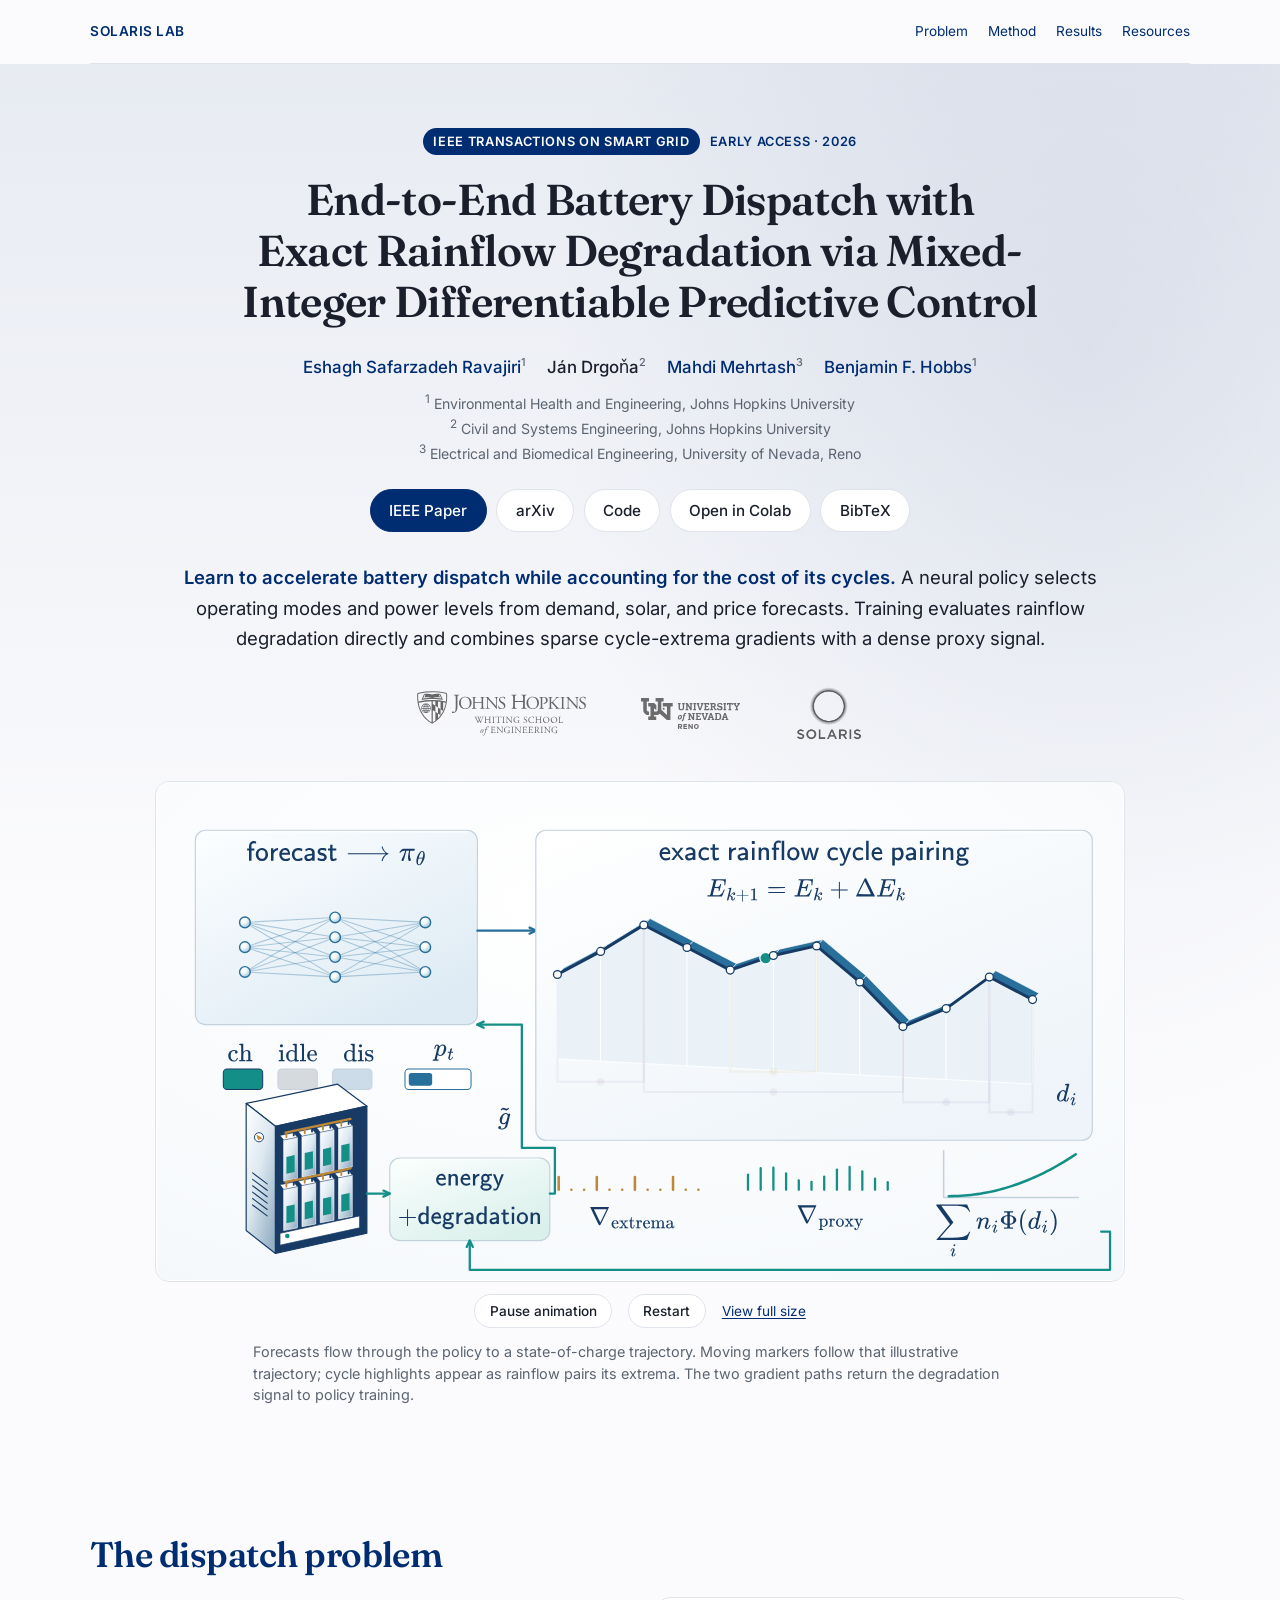
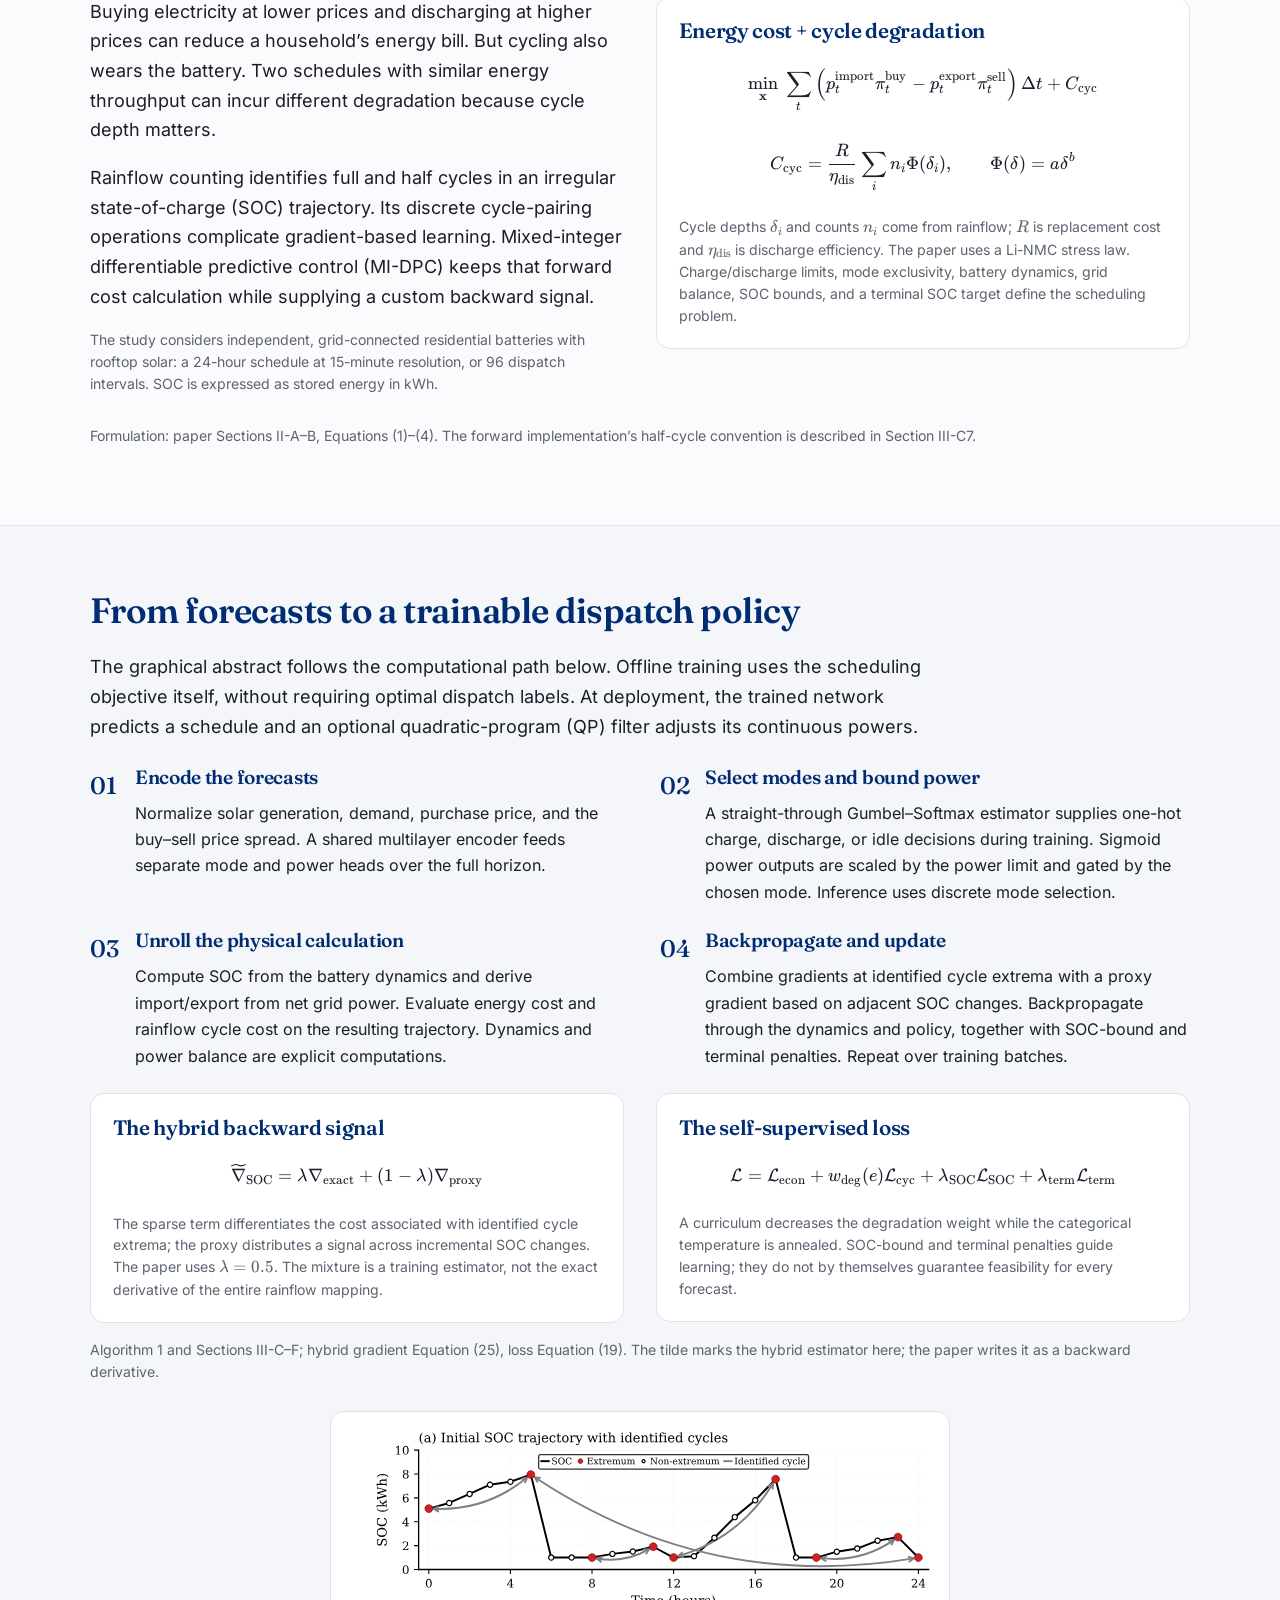
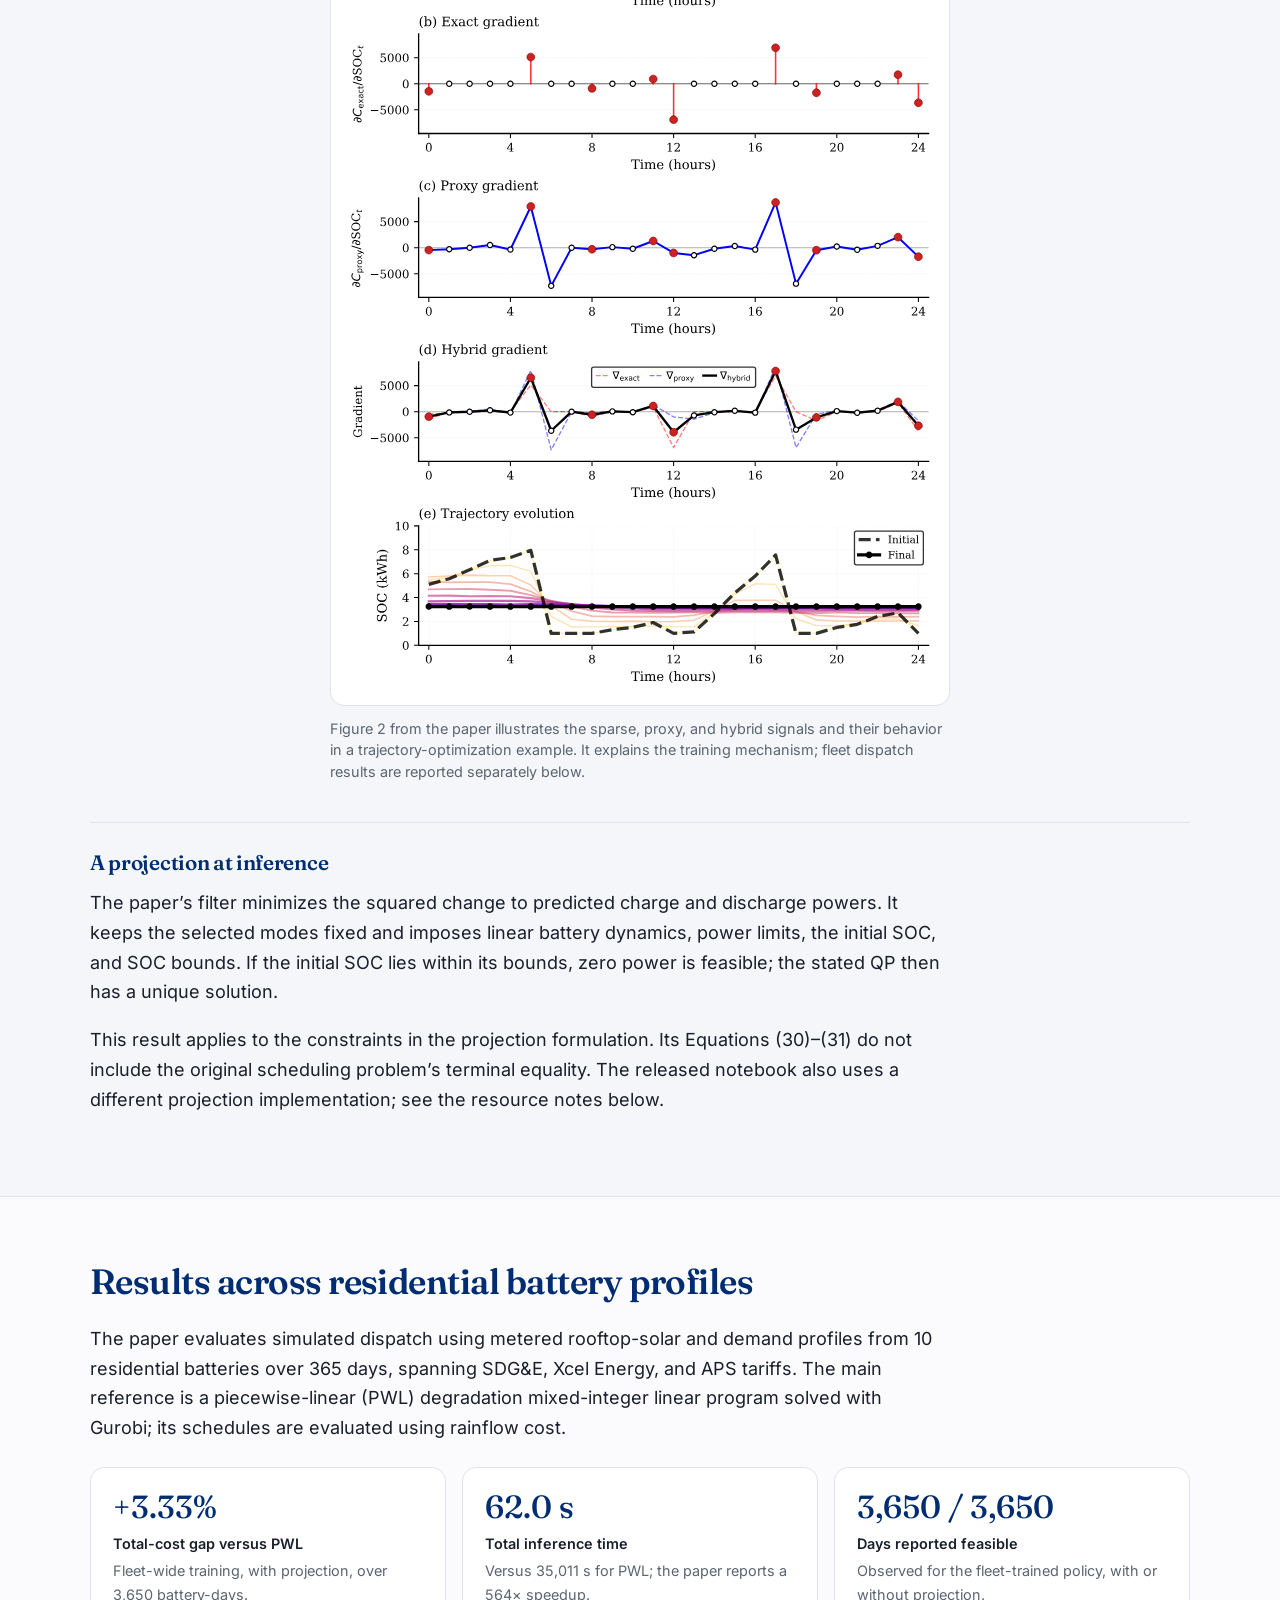
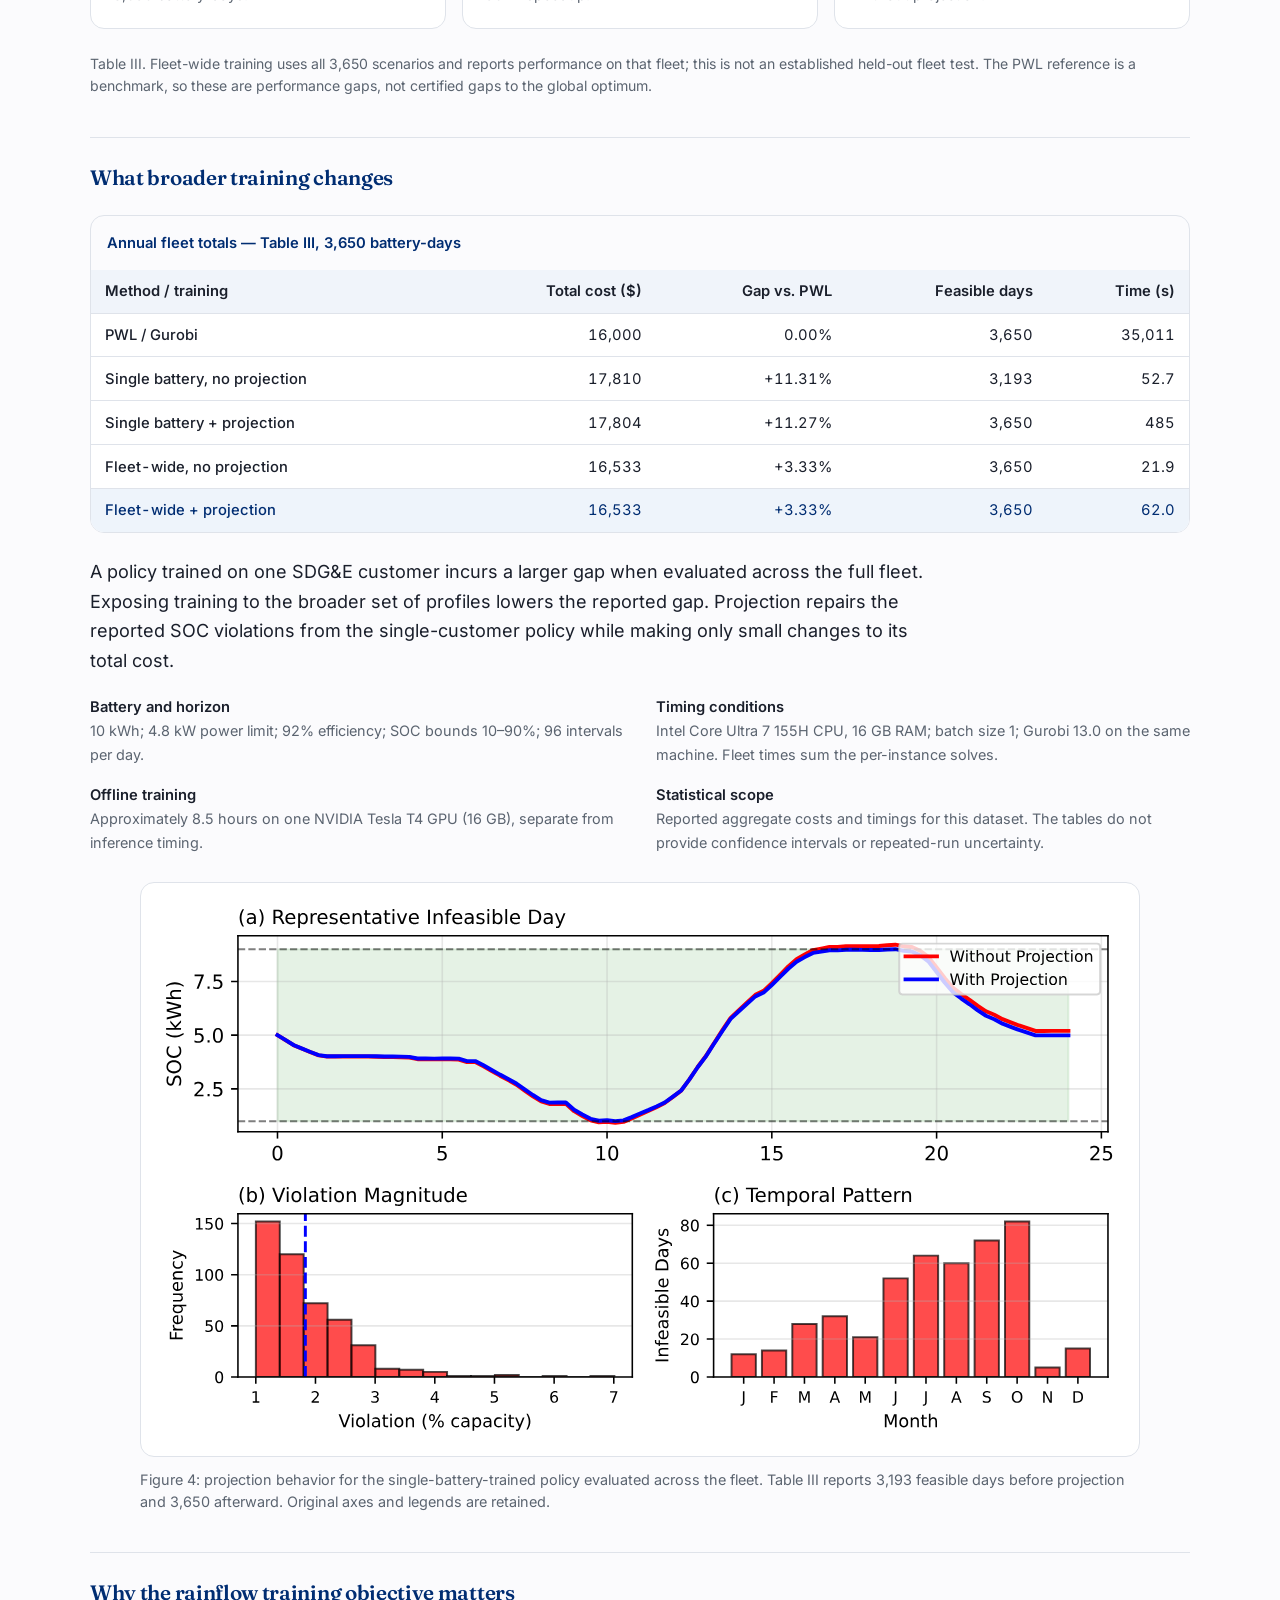
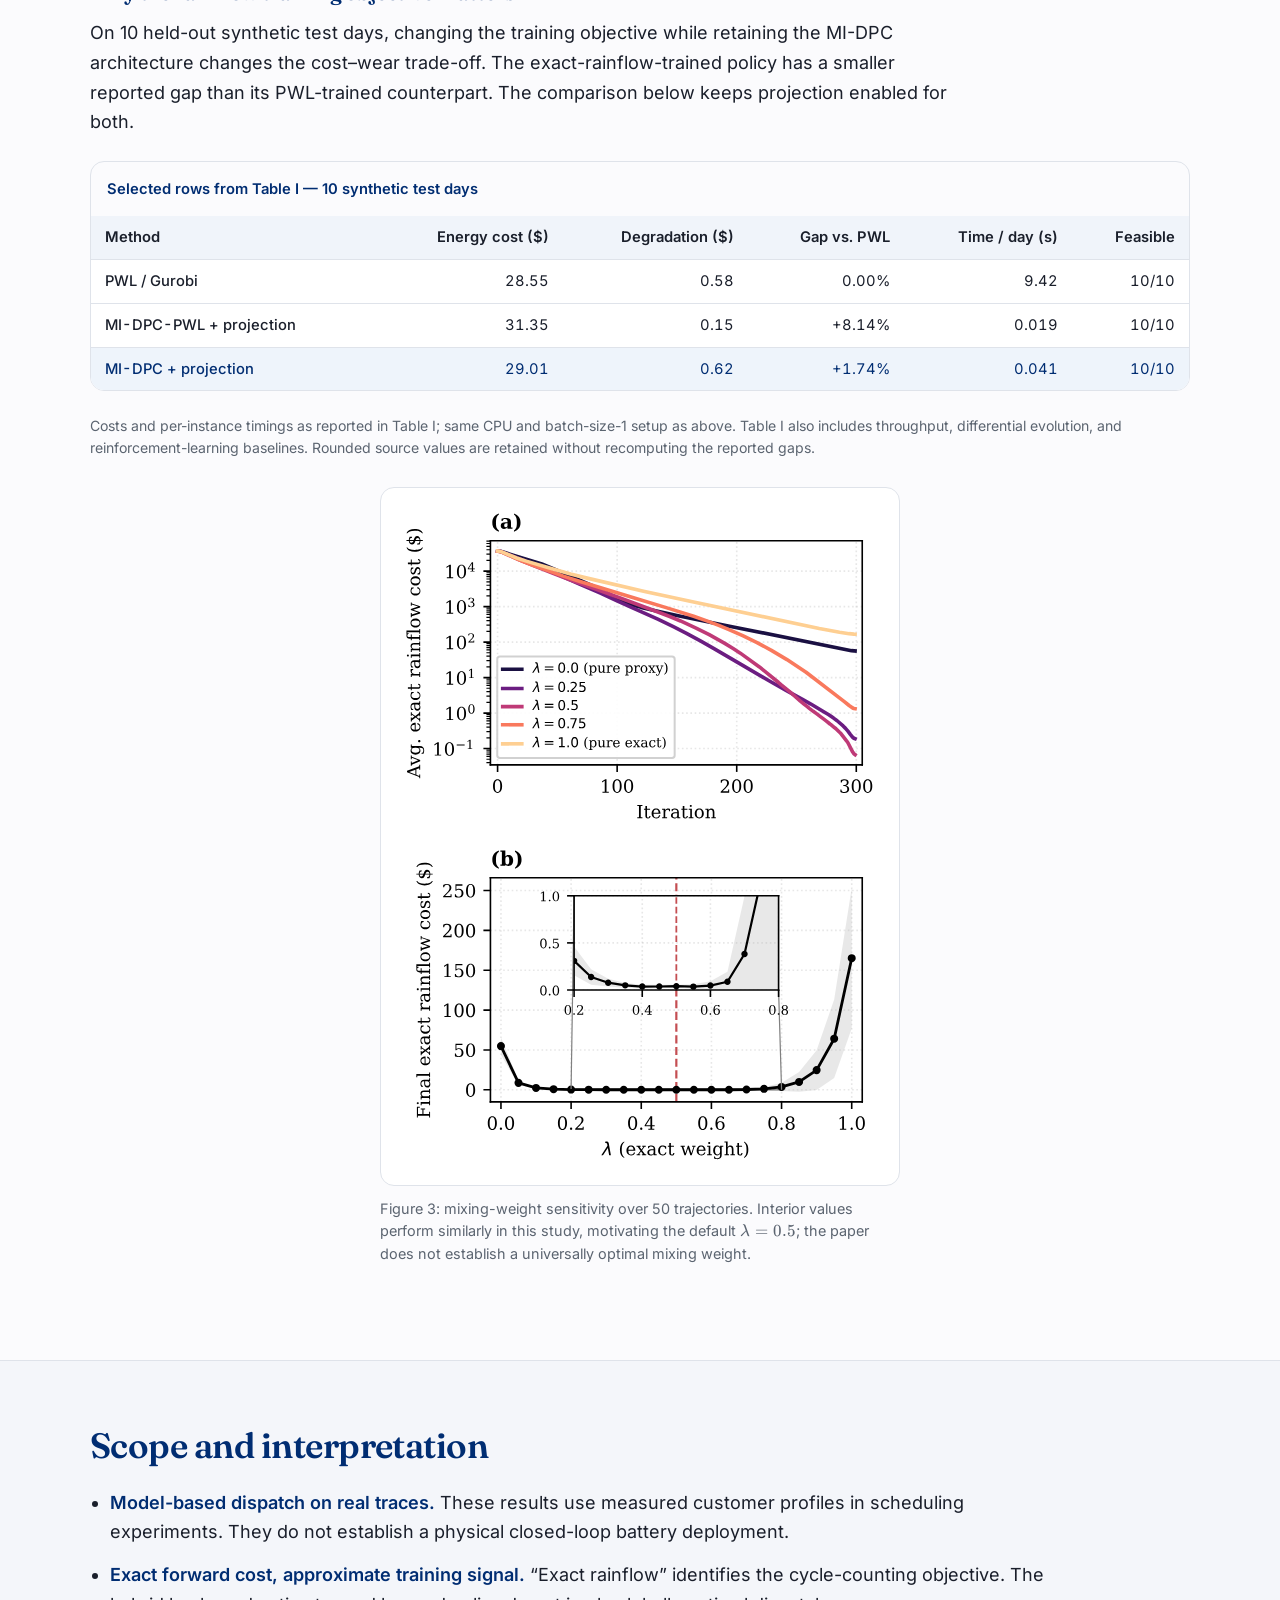
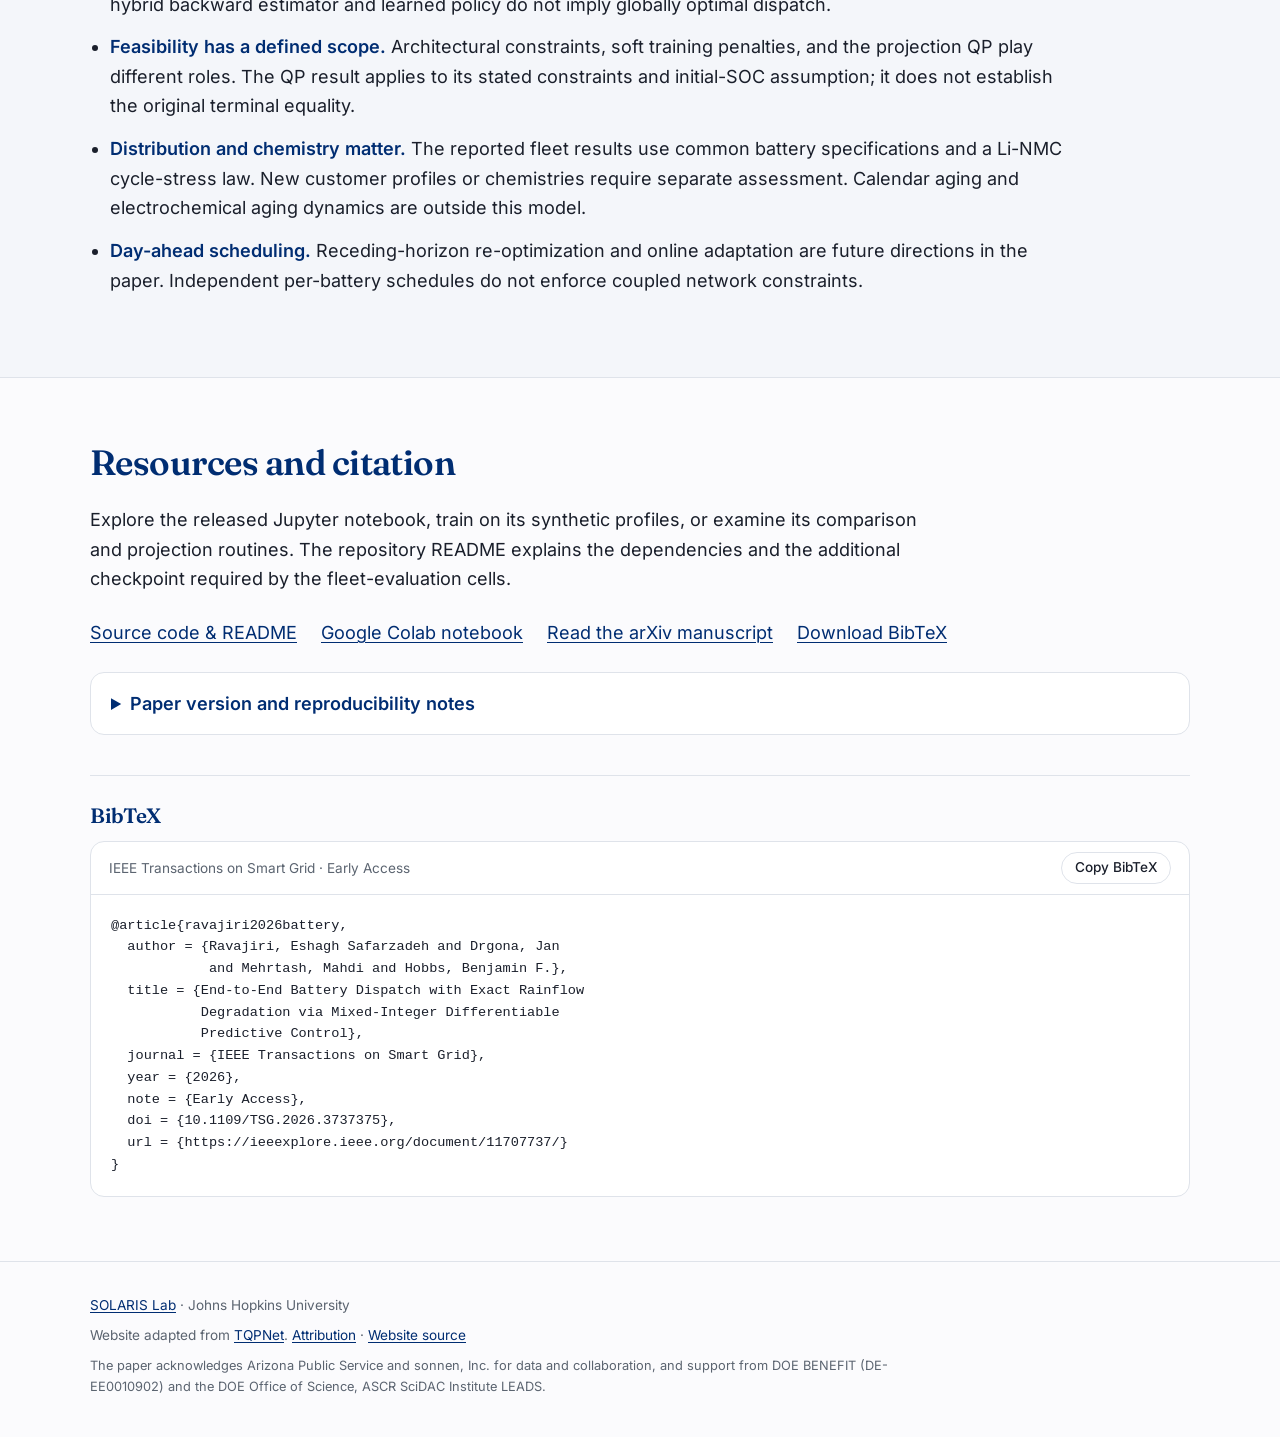
==== commit 3c39f791: "Publish acceleration-focused project punchline" ====
--- a/index.html
+++ b/index.html
@@ -63,7 +63,7 @@
           <a class="btn" href="#citation">BibTeX</a>
         </div>
       </header>
-      <p class="summary"><strong>Learn to schedule a battery while accounting for the cost of its cycles.</strong> A neural policy selects operating modes and power levels from demand, solar, and price forecasts. Training evaluates rainflow degradation directly and combines sparse cycle-extrema gradients with a dense proxy signal.</p>
+      <p class="summary"><strong>Learn to accelerate battery dispatch while accounting for the cost of its cycles.</strong> A neural policy selects operating modes and power levels from demand, solar, and price forecasts. Training evaluates rainflow degradation directly and combines sparse cycle-extrema gradients with a dense proxy signal.</p>
       <div class="logos" aria-label="Participating institutions and laboratory">
         <a href="https://engineering.jhu.edu/" aria-label="Johns Hopkins Whiting School of Engineering"><img src="static/logos/jhu-whiting.svg" width="240" height="64" alt="Johns Hopkins Whiting School of Engineering"></a>
         <a href="https://www.unr.edu/" aria-label="University of Nevada, Reno"><img src="static/logos/nevada.svg" width="481" height="190" alt="University of Nevada, Reno"></a>
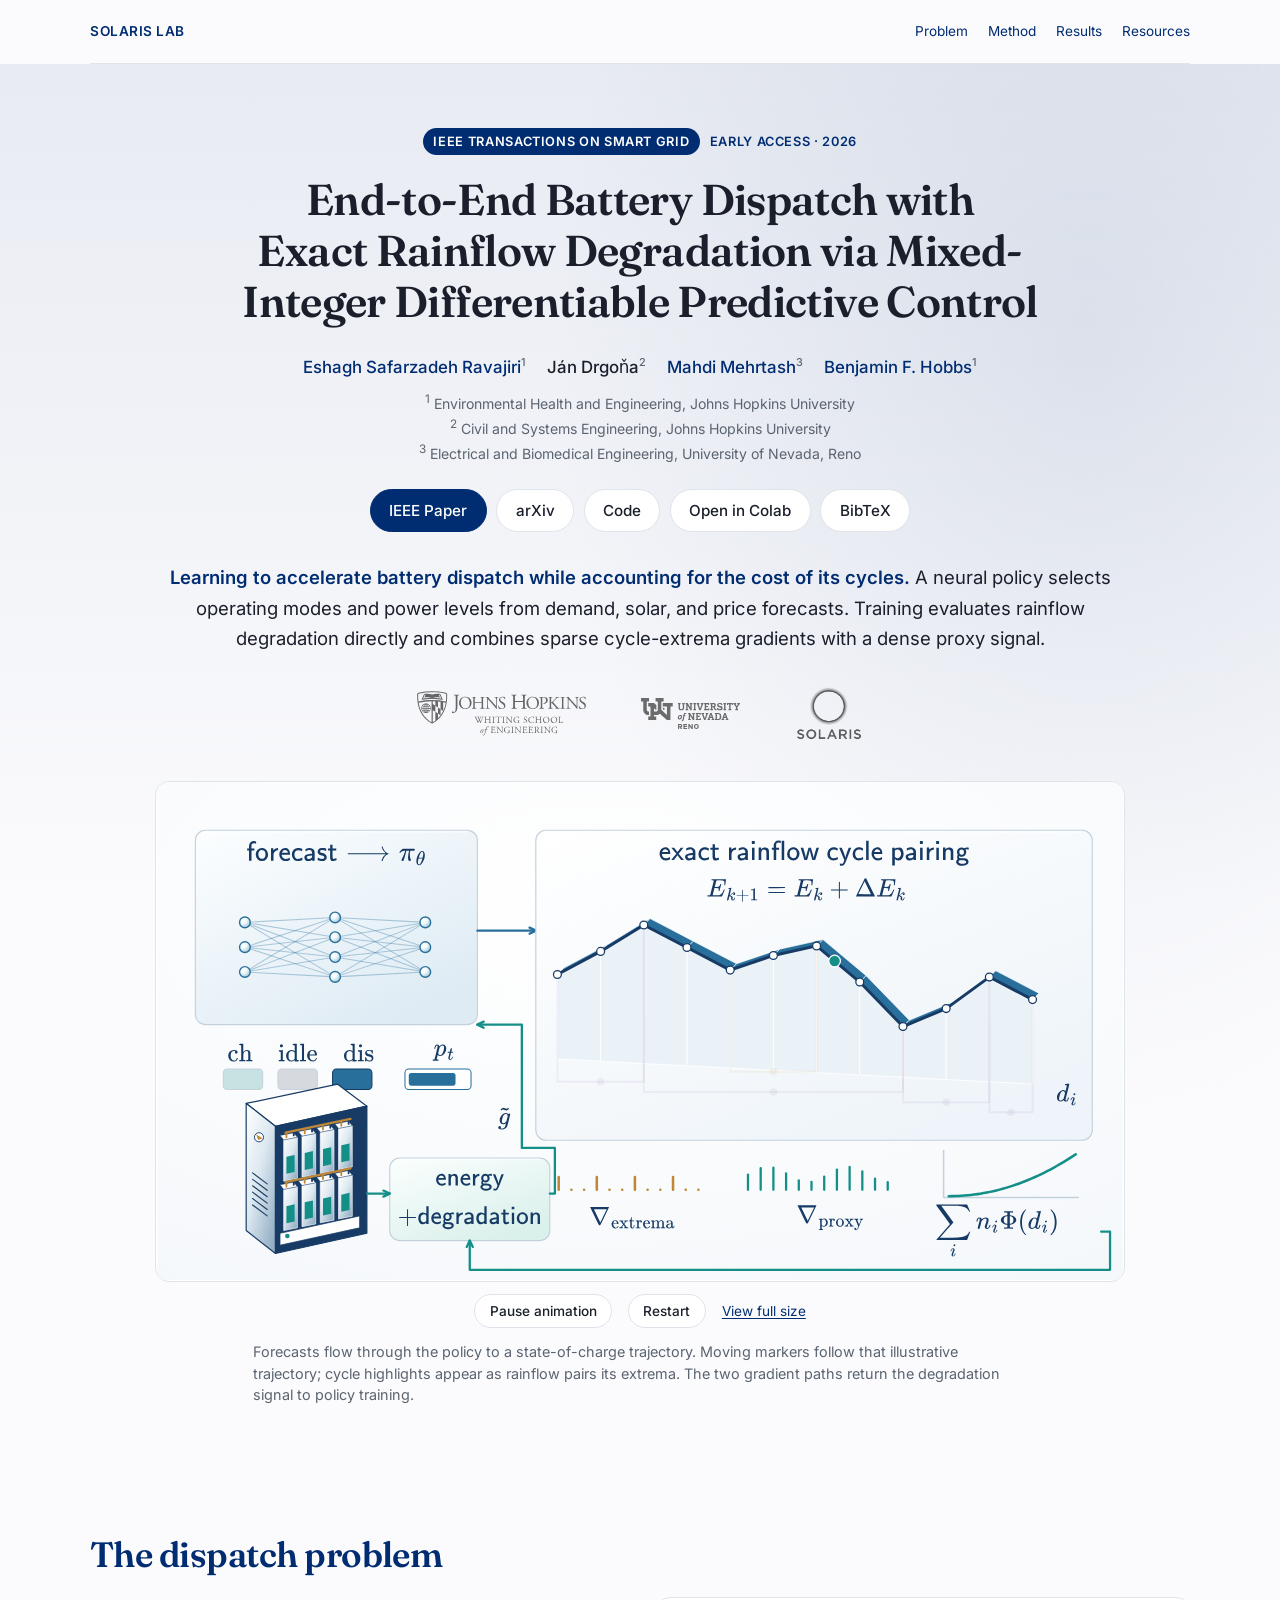
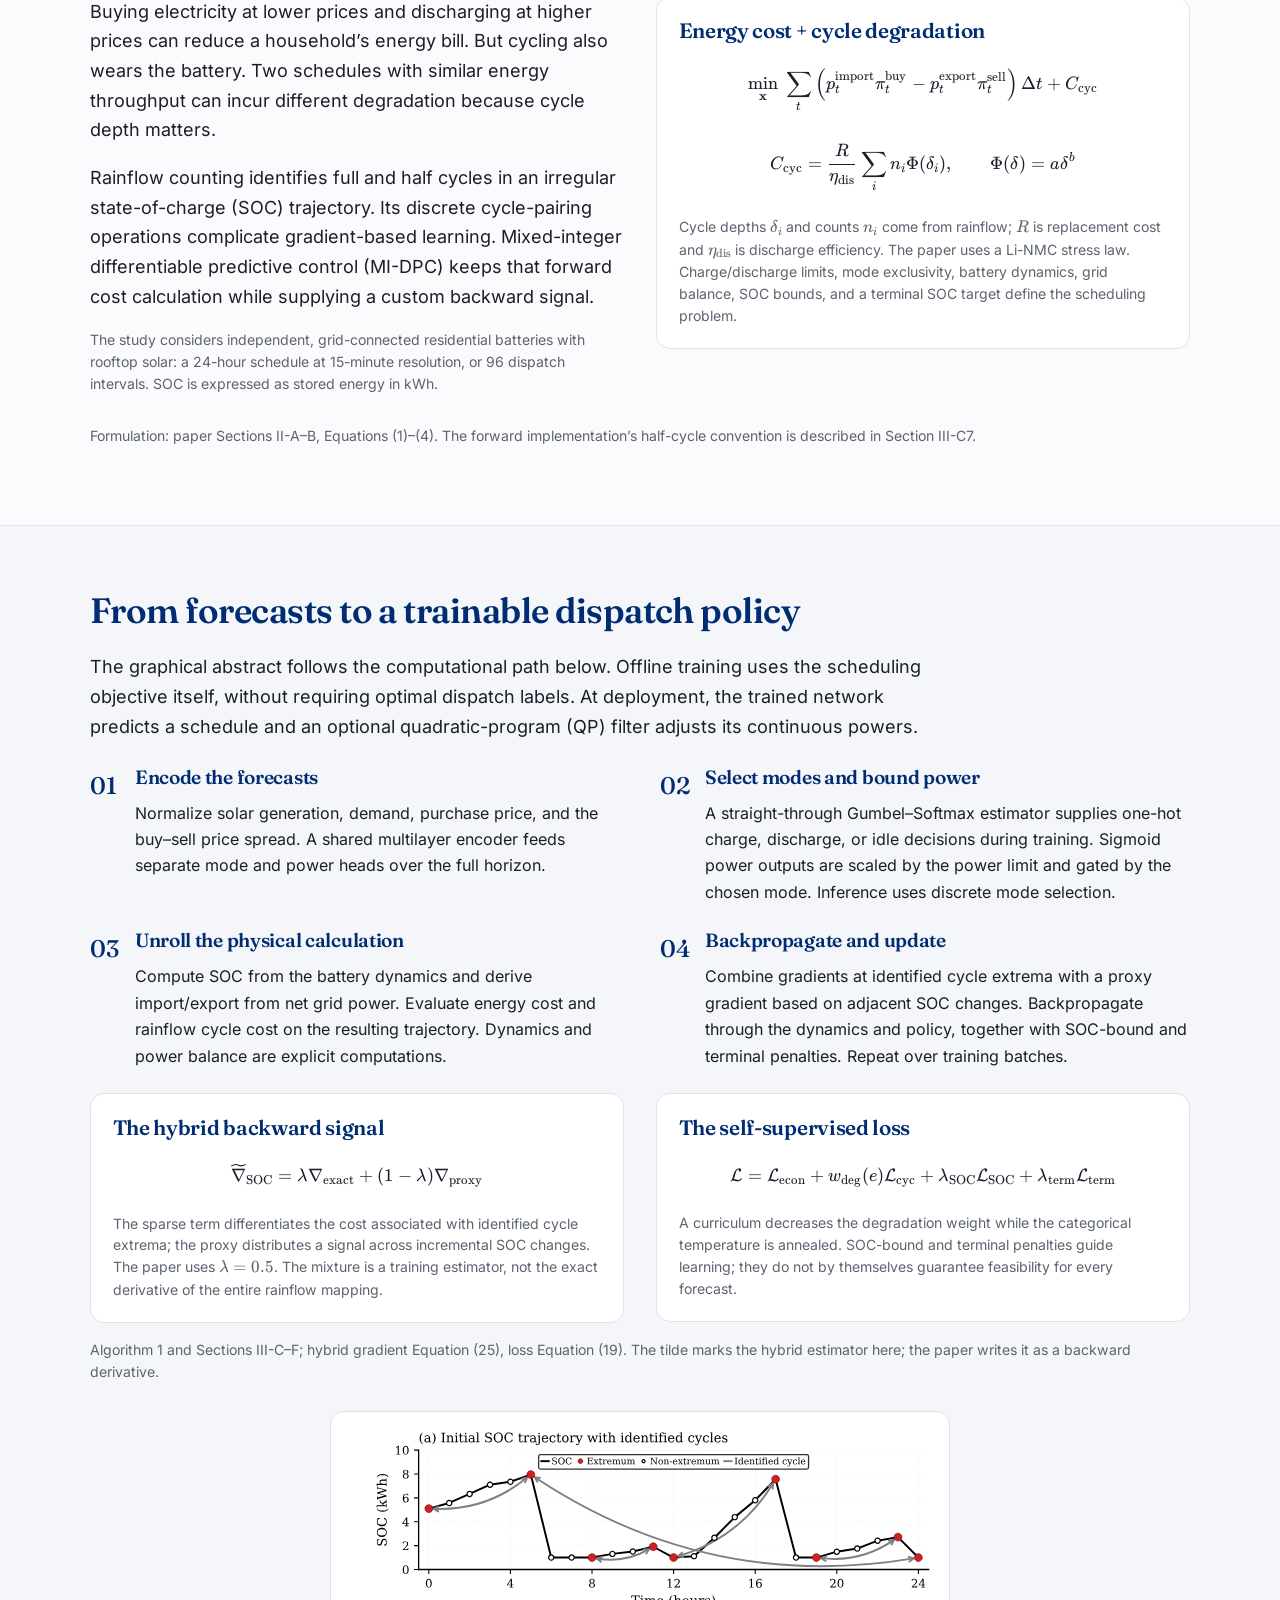
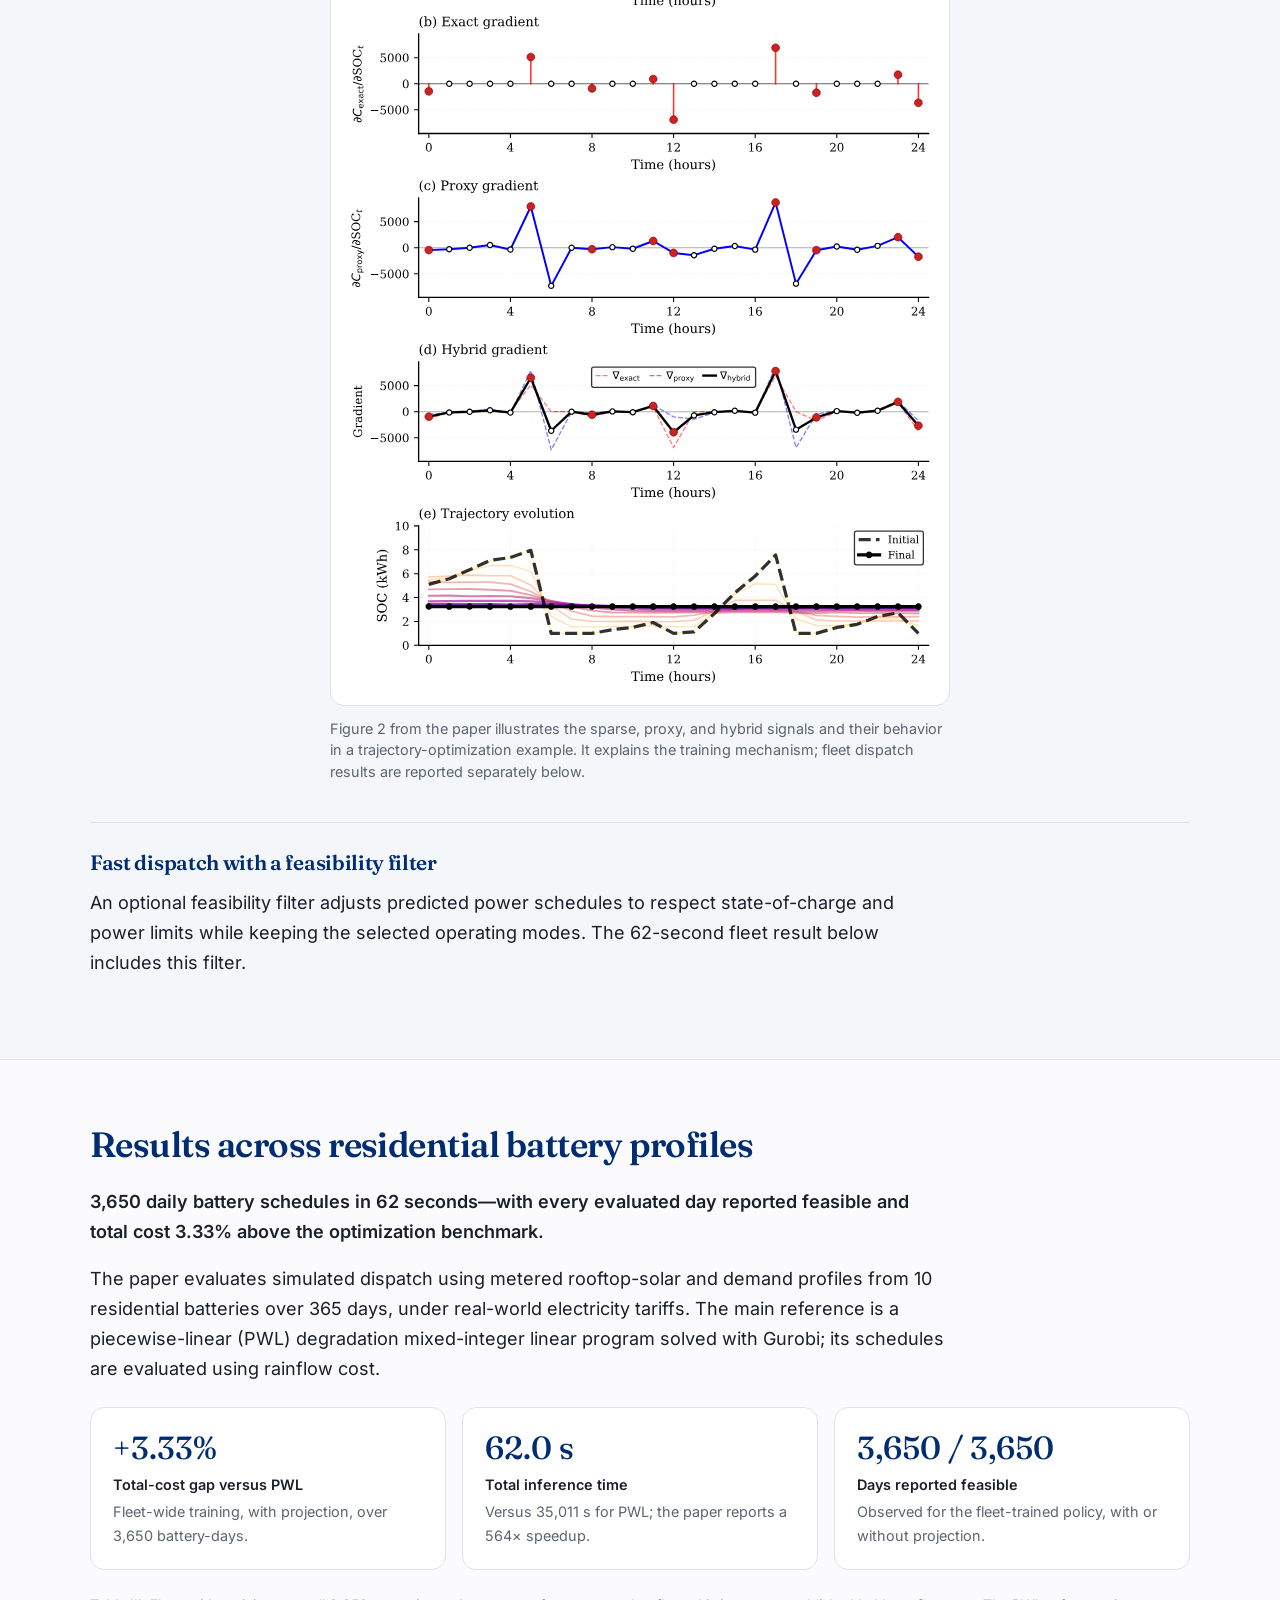
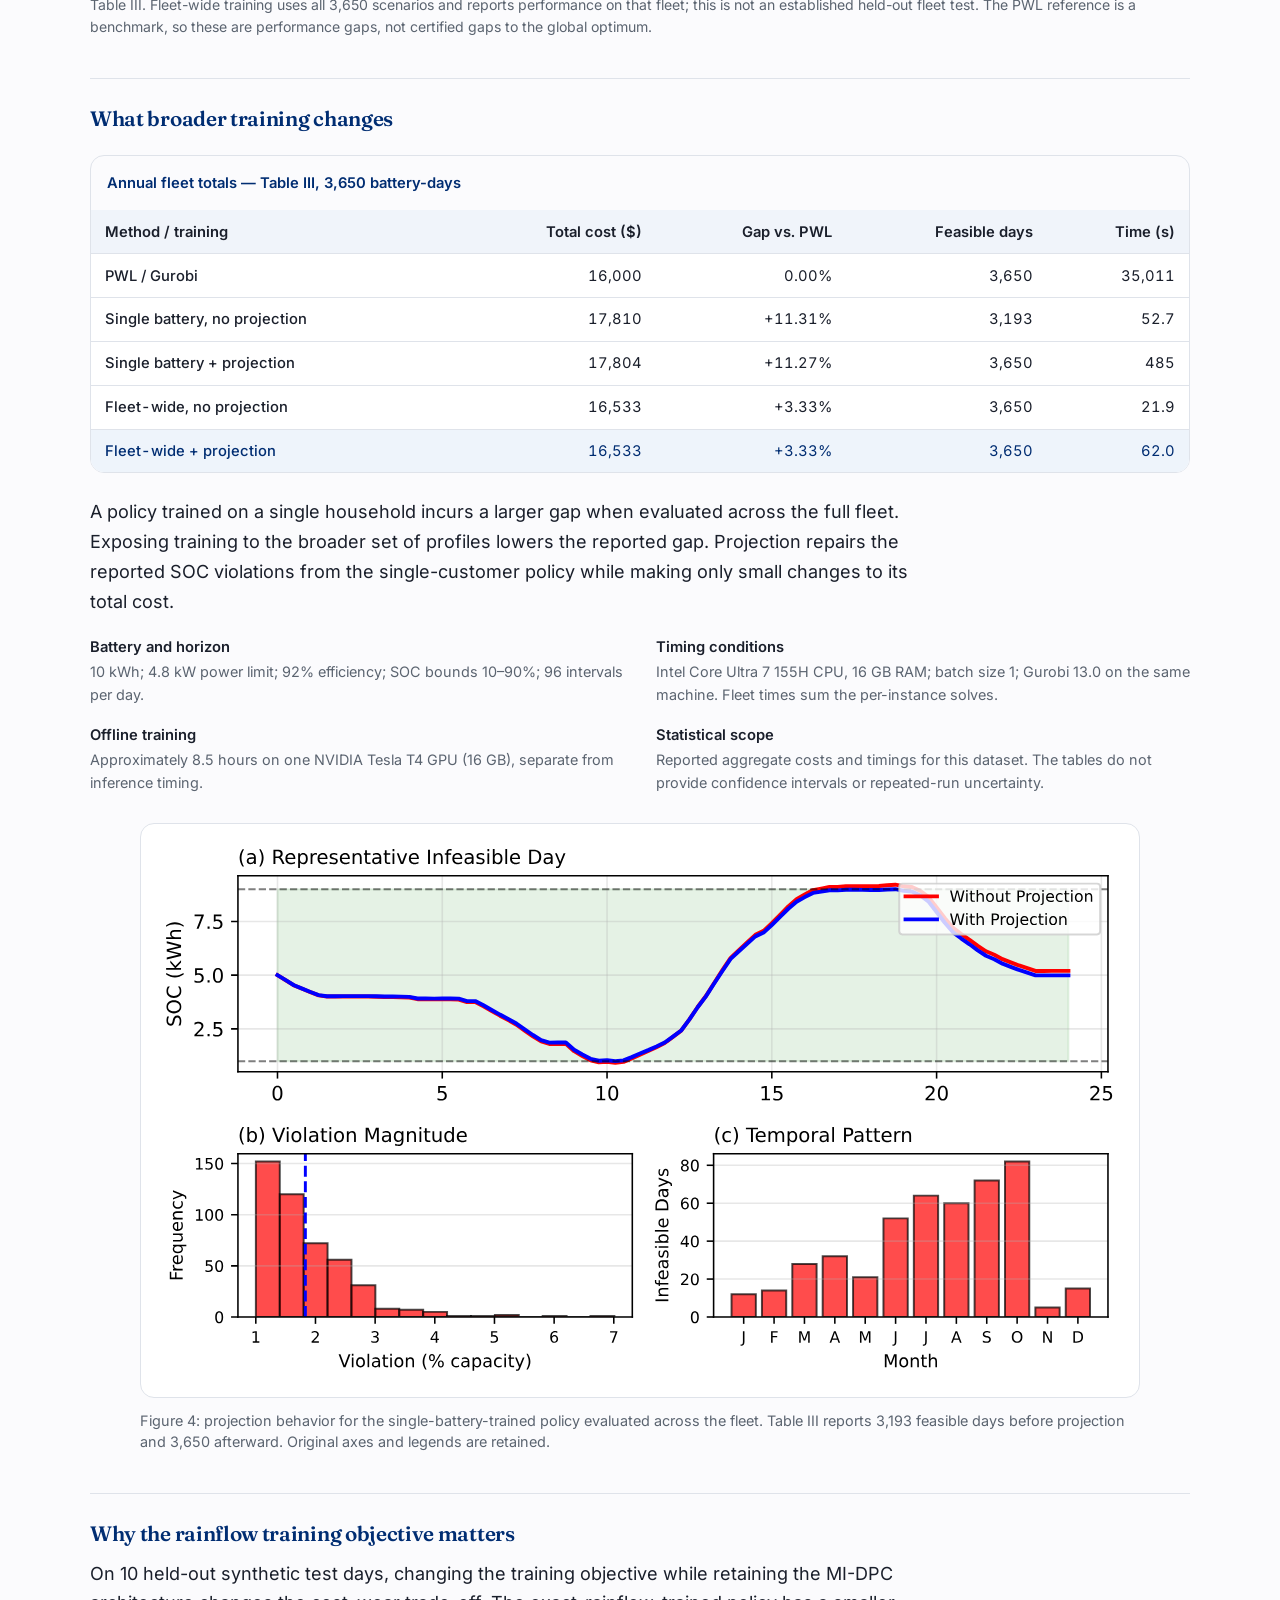
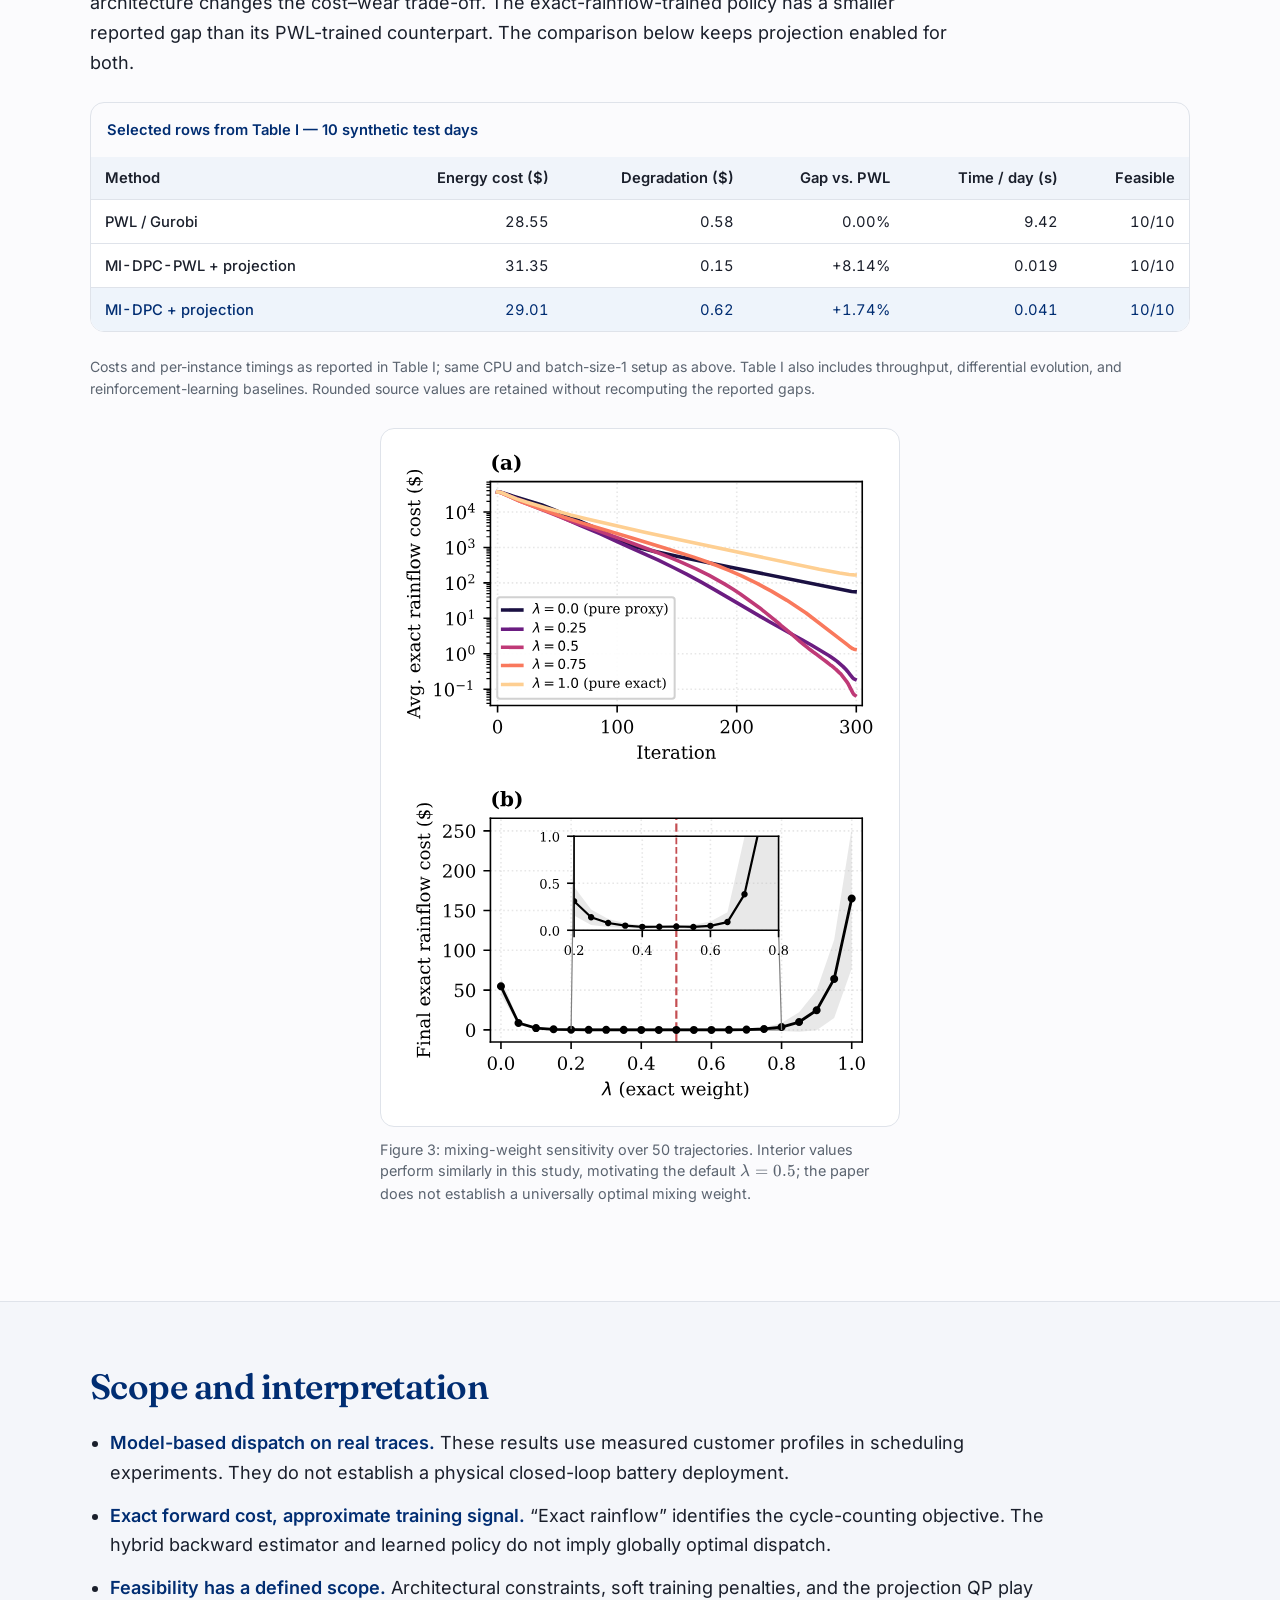
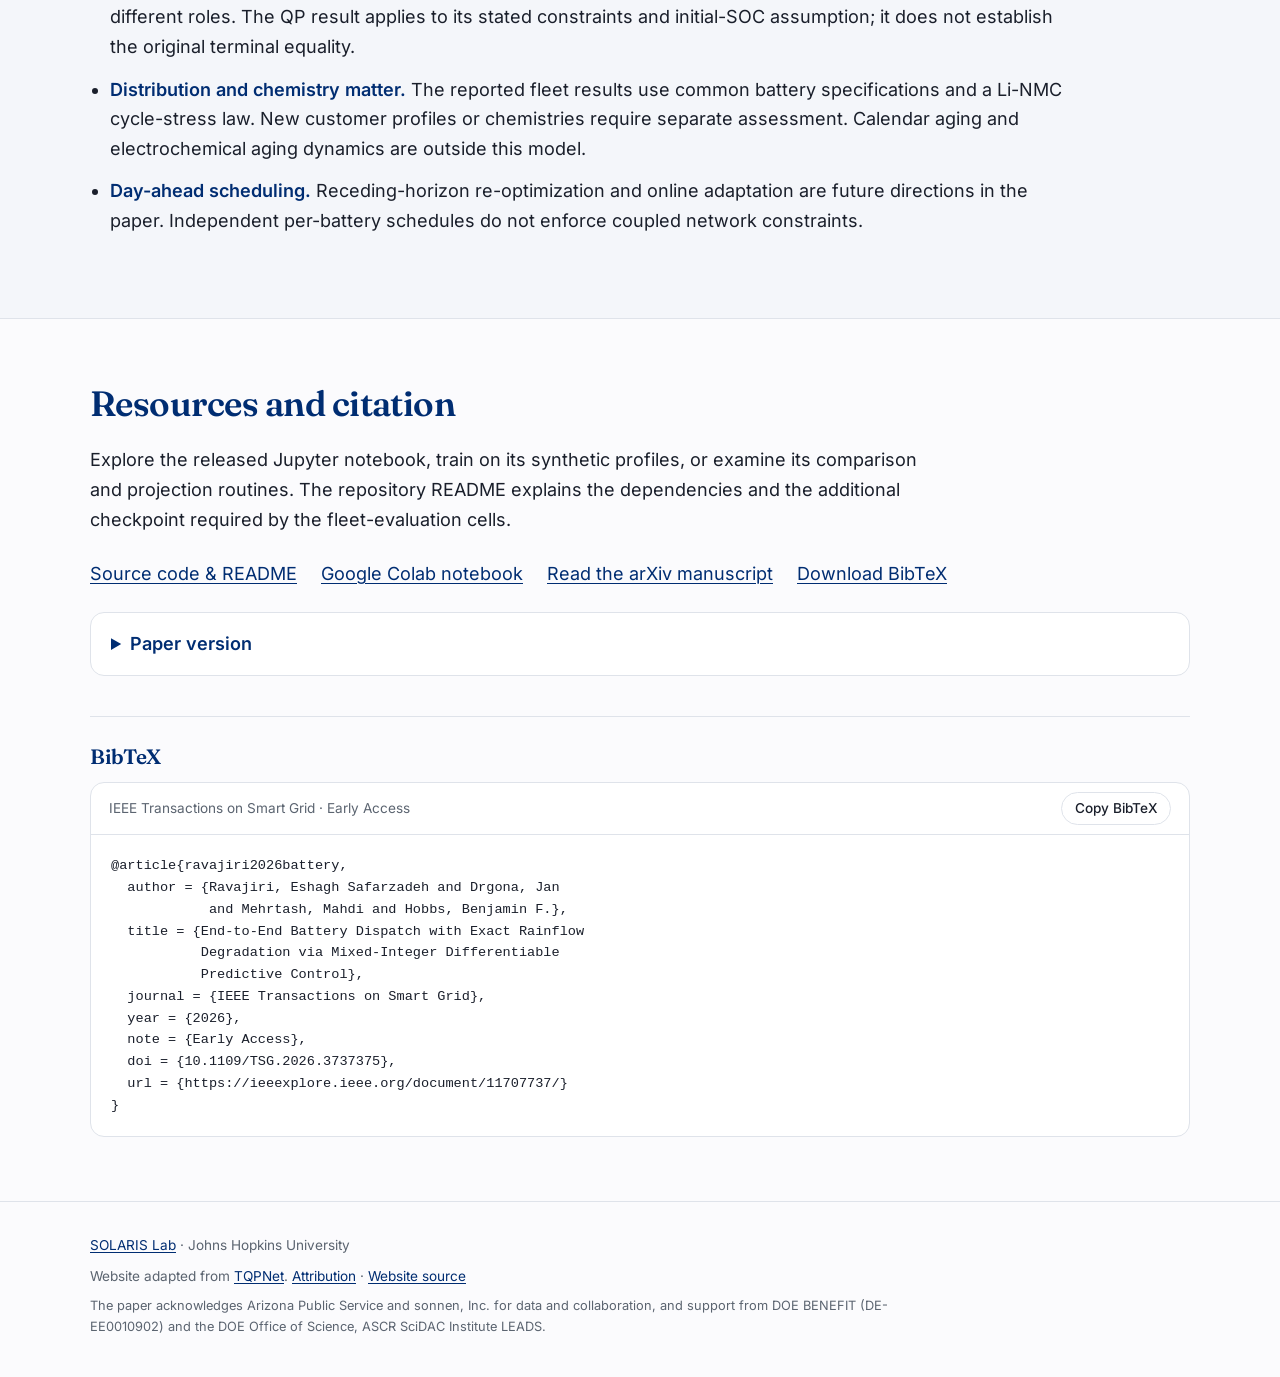
==== commit d37be5ca: "Simplify project copy and highlight fast feasible fleet dispatch" ====
--- a/index.html
+++ b/index.html
@@ -63,7 +63,7 @@
           <a class="btn" href="#citation">BibTeX</a>
         </div>
       </header>
-      <p class="summary"><strong>Learn to accelerate battery dispatch while accounting for the cost of its cycles.</strong> A neural policy selects operating modes and power levels from demand, solar, and price forecasts. Training evaluates rainflow degradation directly and combines sparse cycle-extrema gradients with a dense proxy signal.</p>
+      <p class="summary"><strong>Learning to accelerate battery dispatch while accounting for the cost of its cycles.</strong> A neural policy selects operating modes and power levels from demand, solar, and price forecasts. Training evaluates rainflow degradation directly and combines sparse cycle-extrema gradients with a dense proxy signal.</p>
       <div class="logos" aria-label="Participating institutions and laboratory">
         <a href="https://engineering.jhu.edu/" aria-label="Johns Hopkins Whiting School of Engineering"><img src="static/logos/jhu-whiting.svg" width="240" height="64" alt="Johns Hopkins Whiting School of Engineering"></a>
         <a href="https://www.unr.edu/" aria-label="University of Nevada, Reno"><img src="static/logos/nevada.svg" width="481" height="190" alt="University of Nevada, Reno"></a>
@@ -126,16 +126,16 @@
         <a href="static/figures/hybrid-gradient.svg"><img src="static/figures/hybrid-gradient.svg" loading="lazy" alt="Paper Figure 2: SOC signal, sparse extrema gradient, dense proxy gradient, their hybrid, and rainflow-cost optimization." width="456" height="667"></a>
         <figcaption>Figure 2 from the paper illustrates the sparse, proxy, and hybrid signals and their behavior in a trajectory-optimization example. It explains the training mechanism; fleet dispatch results are reported separately below.</figcaption>
       </figure>
-      <h3 class="subsection">A projection at inference</h3>
-      <p class="prose">The paper’s filter minimizes the squared change to predicted charge and discharge powers. It keeps the selected modes fixed and imposes linear battery dynamics, power limits, the initial SOC, and SOC bounds. If the initial SOC lies within its bounds, zero power is feasible; the stated QP then has a unique solution.</p>
-      <p class="prose">This result applies to the constraints in the projection formulation. Its Equations (30)–(31) do not include the original scheduling problem’s terminal equality. The released notebook also uses a different projection implementation; see the resource notes below.</p>
+      <h3 class="subsection">Fast dispatch with a feasibility filter</h3>
+      <p class="prose">An optional feasibility filter adjusts predicted power schedules to respect state-of-charge and power limits while keeping the selected operating modes. The 62-second fleet result below includes this filter.</p>
     </div>
   </section>
 
   <section id="results" aria-labelledby="results-title">
     <div class="wrap">
       <h2 id="results-title">Results across residential battery profiles</h2>
-      <p class="prose">The paper evaluates simulated dispatch using metered rooftop-solar and demand profiles from 10 residential batteries over 365 days, spanning SDG&amp;E, Xcel Energy, and APS tariffs. The main reference is a piecewise-linear (PWL) degradation mixed-integer linear program solved with Gurobi; its schedules are evaluated using rainflow cost.</p>
+      <p class="prose"><strong>3,650 daily battery schedules in 62 seconds—with every evaluated day reported feasible and total cost 3.33% above the optimization benchmark.</strong></p>
+      <p class="prose">The paper evaluates simulated dispatch using metered rooftop-solar and demand profiles from 10 residential batteries over 365 days, under real-world electricity tariffs. The main reference is a piecewise-linear (PWL) degradation mixed-integer linear program solved with Gurobi; its schedules are evaluated using rainflow cost.</p>
       <div class="facts">
         <div class="card"><div class="fact-value">+3.33%</div><p><strong>Total-cost gap versus PWL</strong>Fleet-wide training, with projection, over 3,650 battery-days.</p></div>
         <div class="card"><div class="fact-value">62.0 s</div><p><strong>Total inference time</strong>Versus 35,011 s for PWL; the paper reports a 564× speedup.</p></div>
@@ -156,7 +156,7 @@
           </tbody>
         </table>
       </div>
-      <p class="prose">A policy trained on one SDG&amp;E customer incurs a larger gap when evaluated across the full fleet. Exposing training to the broader set of profiles lowers the reported gap. Projection repairs the reported SOC violations from the single-customer policy while making only small changes to its total cost.</p>
+      <p class="prose">A policy trained on a single household incurs a larger gap when evaluated across the full fleet. Exposing training to the broader set of profiles lowers the reported gap. Projection repairs the reported SOC violations from the single-customer policy while making only small changes to its total cost.</p>
       <dl class="settings">
         <div><dt>Battery and horizon</dt><dd>10 kWh; 4.8 kW power limit; 92% efficiency; SOC bounds 10–90%; 96 intervals per day.</dd></div>
         <div><dt>Timing conditions</dt><dd>Intel Core Ultra 7 155H CPU, 16 GB RAM; batch size 1; Gurobi 13.0 on the same machine. Fleet times sum the per-instance solves.</dd></div>
@@ -207,9 +207,8 @@
       <p class="prose">Explore the released Jupyter notebook, train on its synthetic profiles, or examine its comparison and projection routines. The repository README explains the dependencies and the additional checkpoint required by the fleet-evaluation cells.</p>
       <div class="resource-links"><a href="https://github.com/SOLARIS-JHU/Battery-MI-DPC">Source code &amp; README</a><a href="https://colab.research.google.com/github/SOLARIS-JHU/Battery-MI-DPC/blob/main/Battery-MI-DPC.ipynb">Google Colab notebook</a><a href="https://arxiv.org/html/2609.12968v1">Read the arXiv manuscript</a><a href="citation.bib" download>Download BibTeX</a></div>
       <details>
-        <summary>Paper version and reproducibility notes</summary>
+        <summary>Paper version</summary>
         <p>The publication record is <em>IEEE Transactions on Smart Grid</em>, Early Access, 2026, DOI <a href="https://doi.org/10.1109/TSG.2026.3737375">10.1109/TSG.2026.3737375</a>. The scientific descriptions, equations, figures, and results on this page follow <a href="https://arxiv.org/abs/2609.12968v1">arXiv:2609.12968v1</a>. The IEEE full text was inaccessible during preparation, so differences from the version of record could not be checked.</p>
-        <p>The released notebook is an implementation resource, not a complete reproduction of every paper experiment. The fleet checkpoint <code>model_15min_div_16.pt</code> and the customer dataset are not included. Its rainflow scaling, projection constraints, and example timing protocol differ from the manuscript. The website reports the manuscript’s results; it does not present a rerun of the notebook.</p>
       </details>
       <h3 class="subsection" id="citation">BibTeX</h3>
       <div class="bibtex-box">
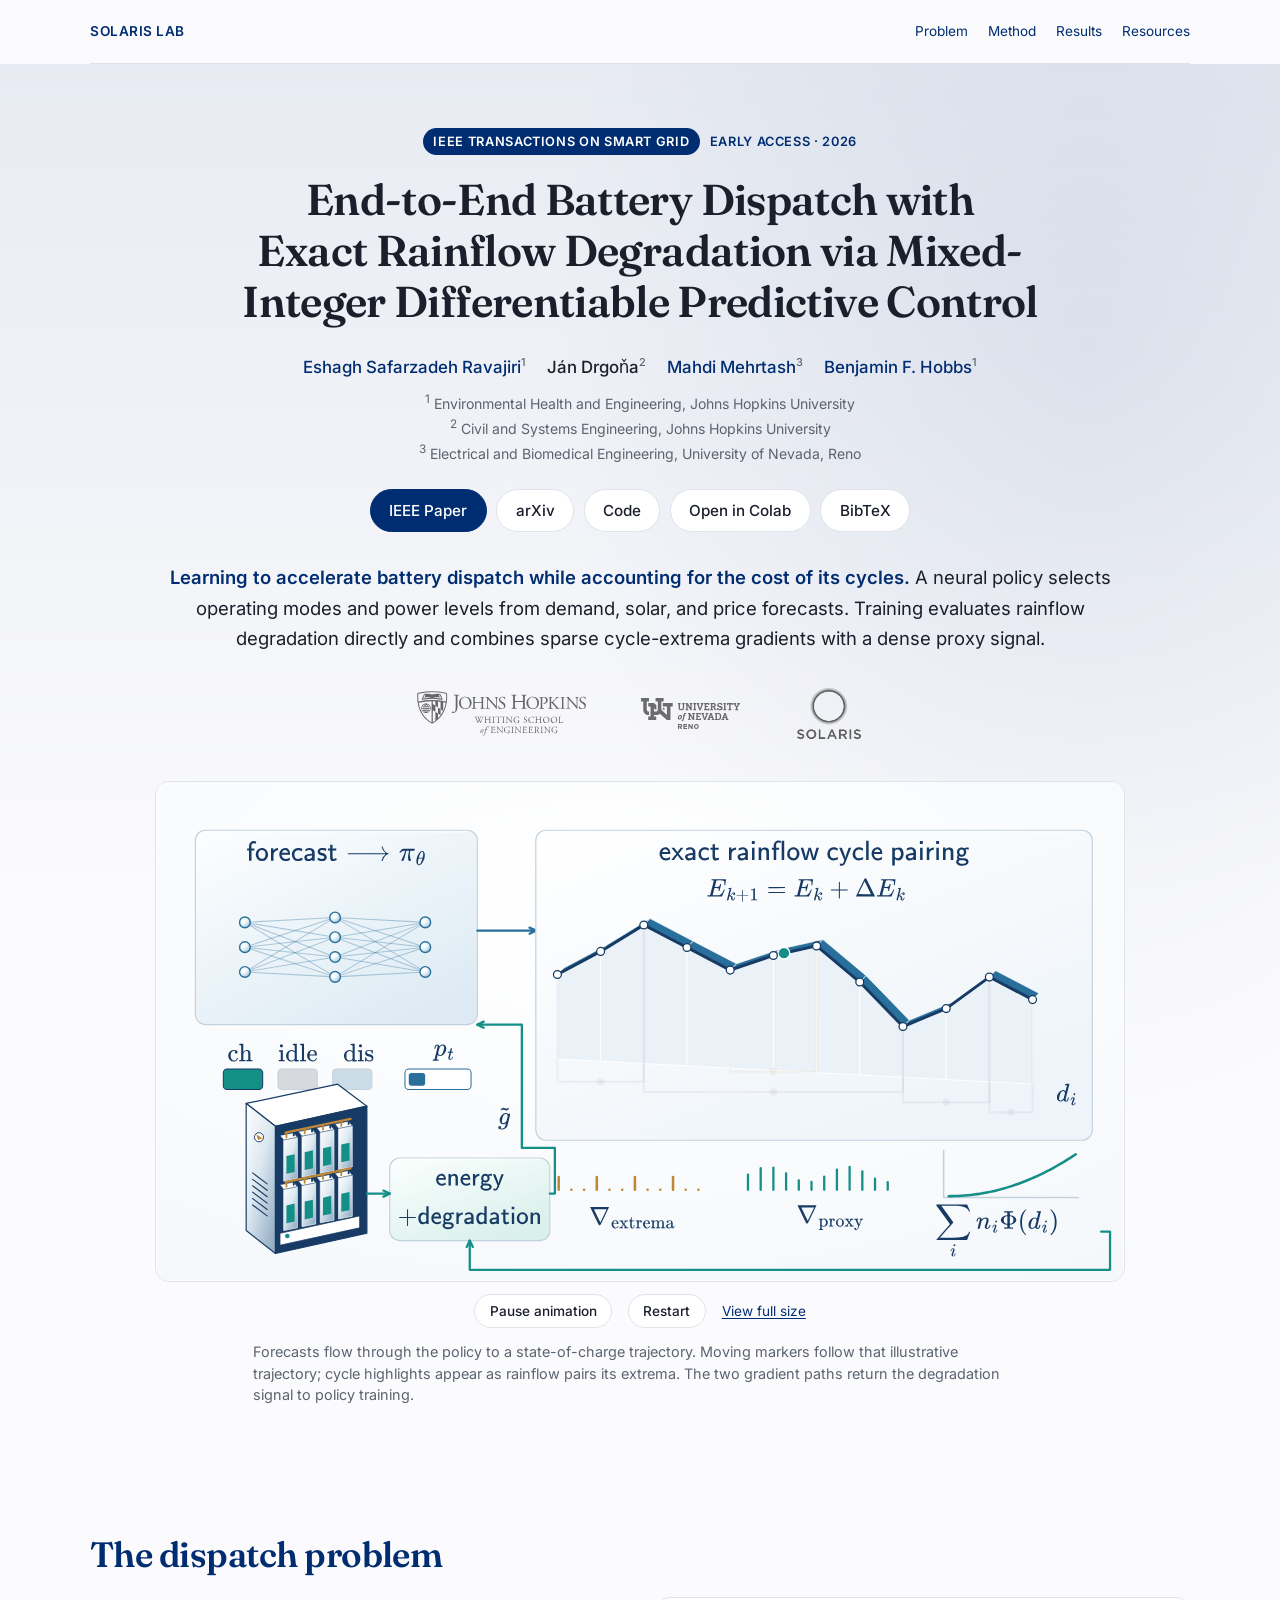
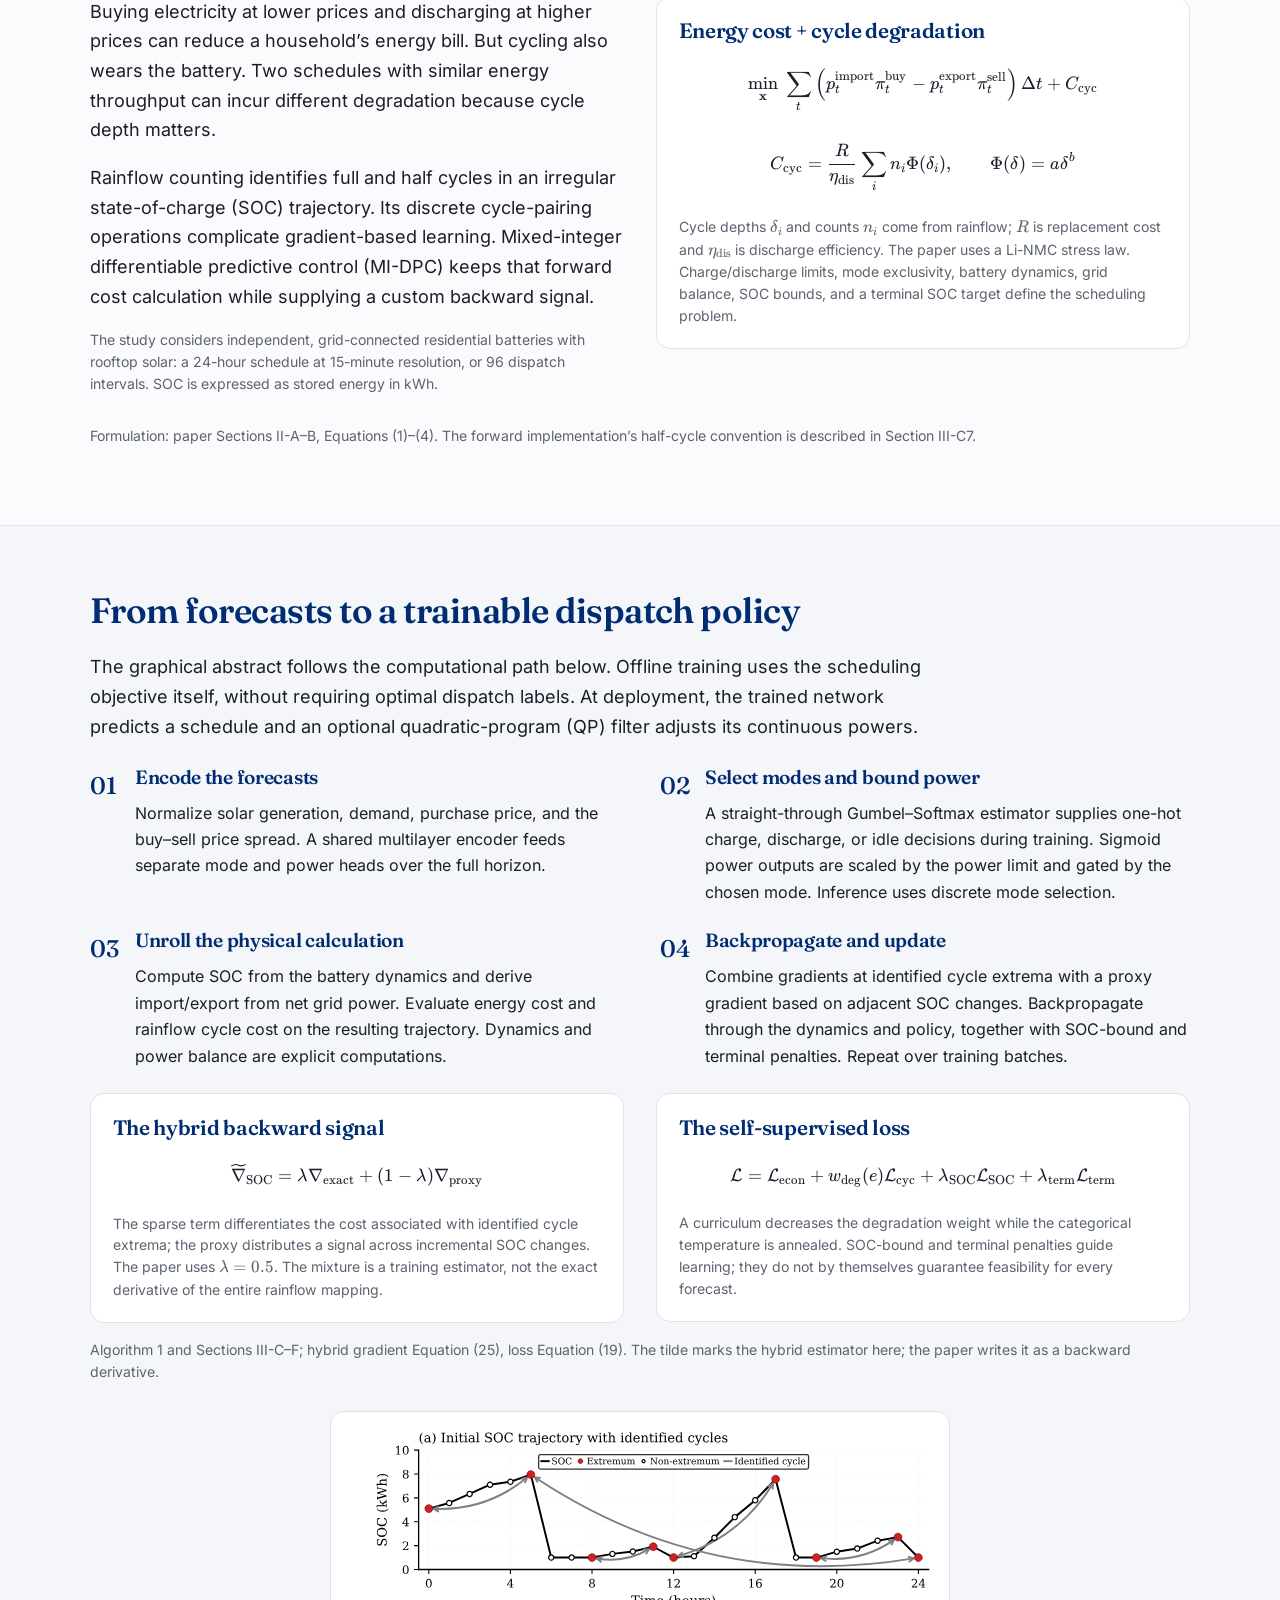
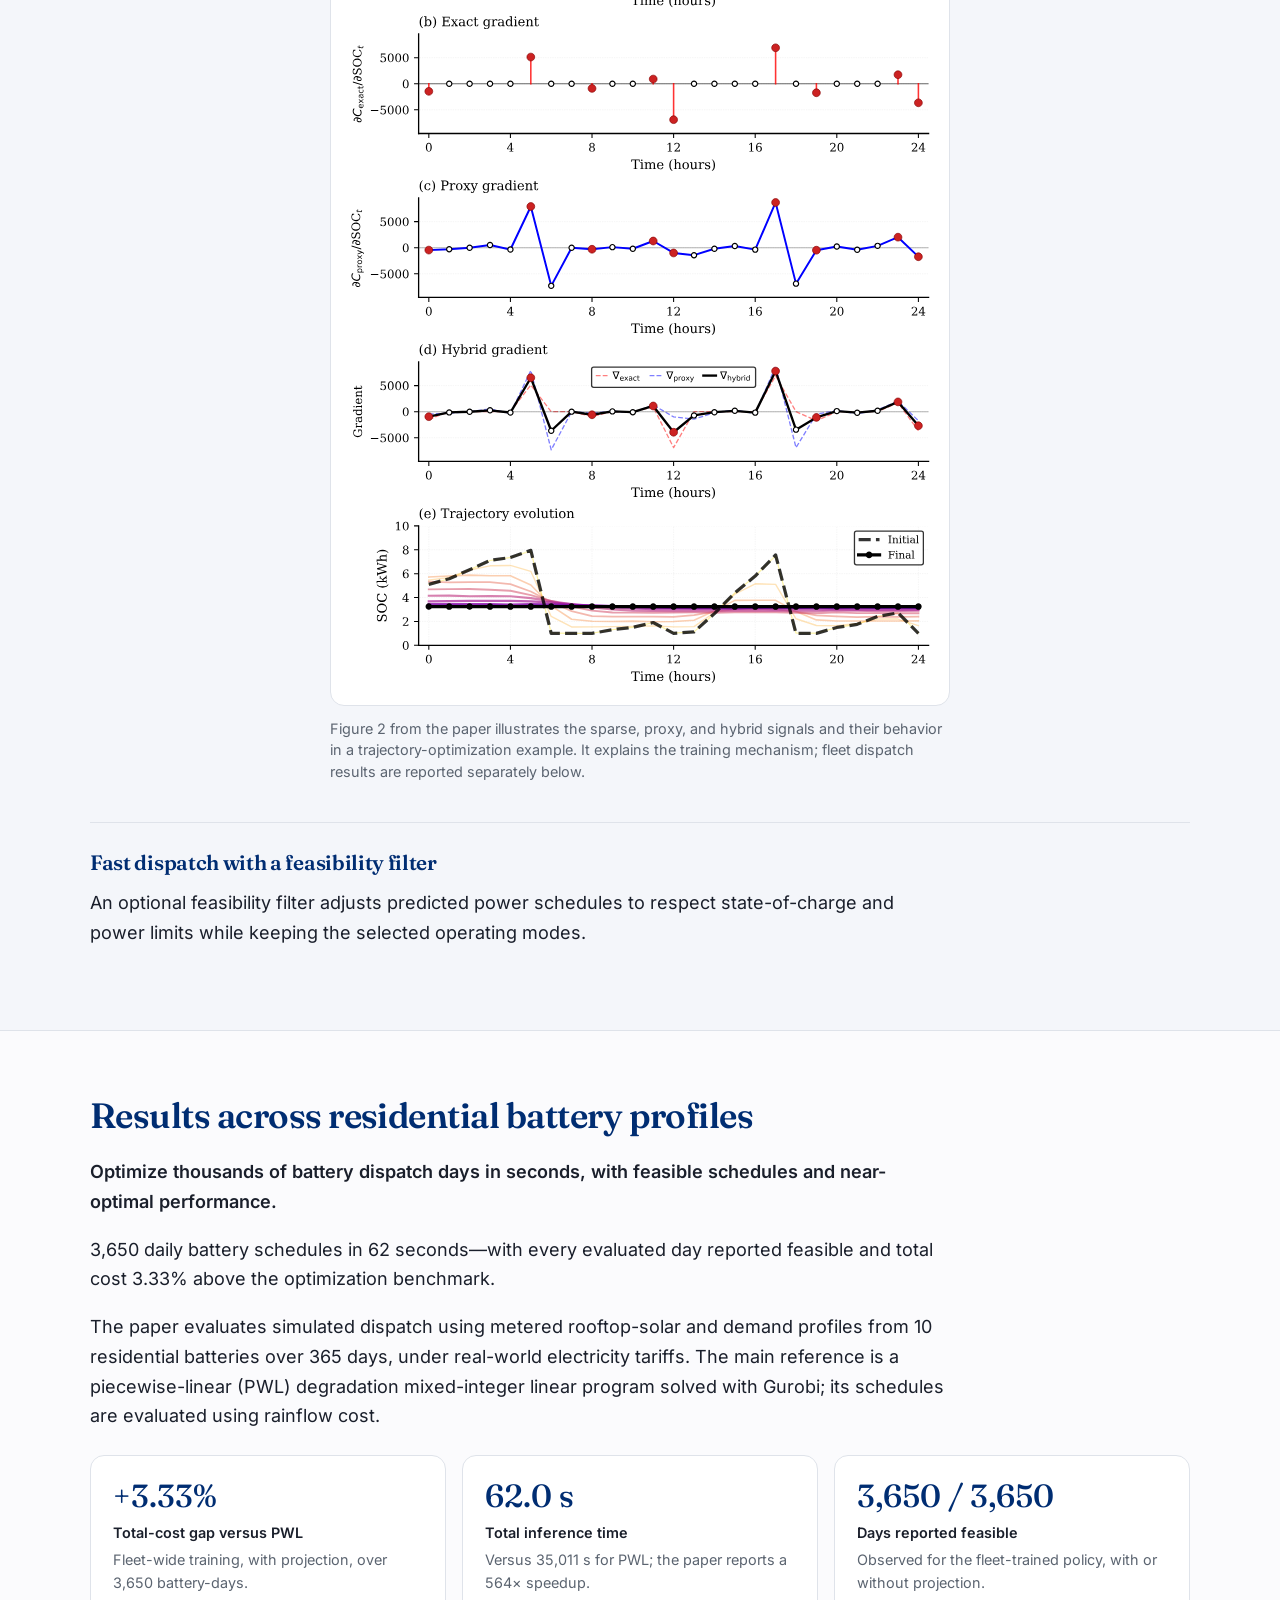
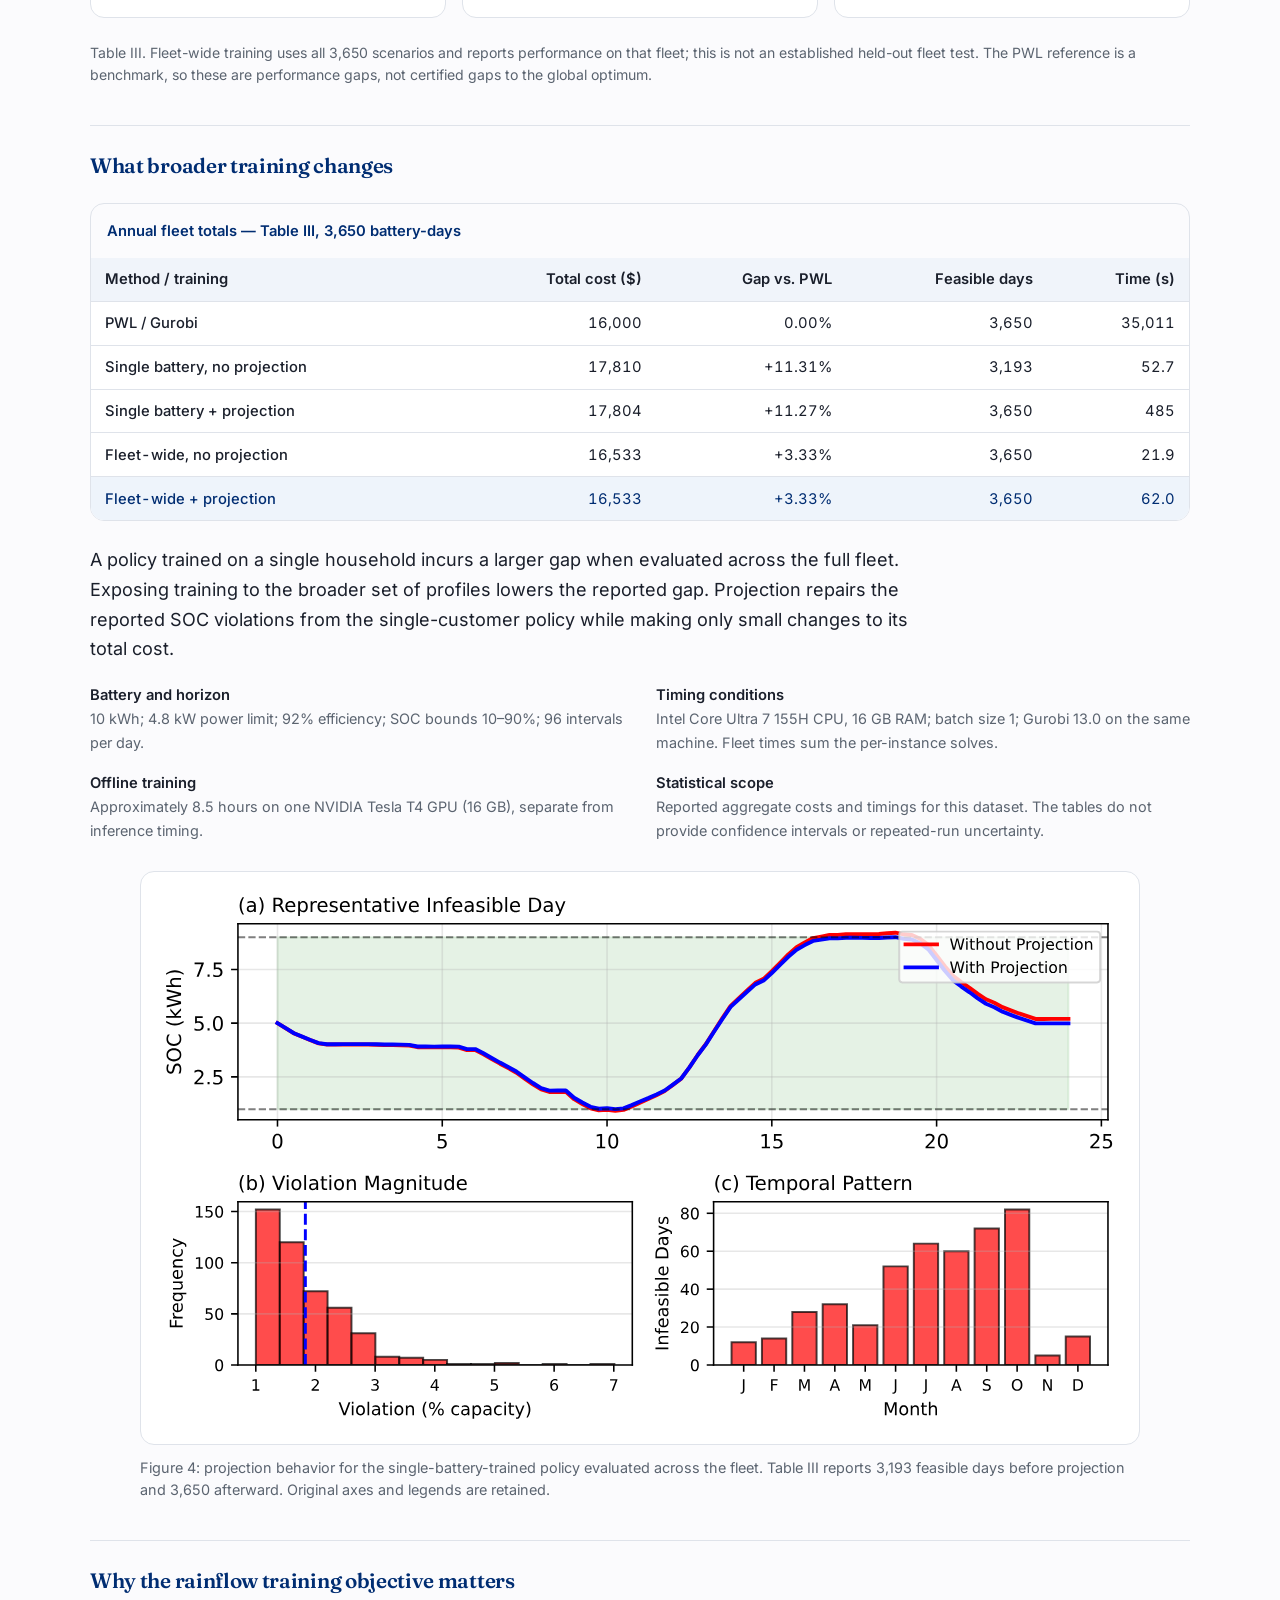
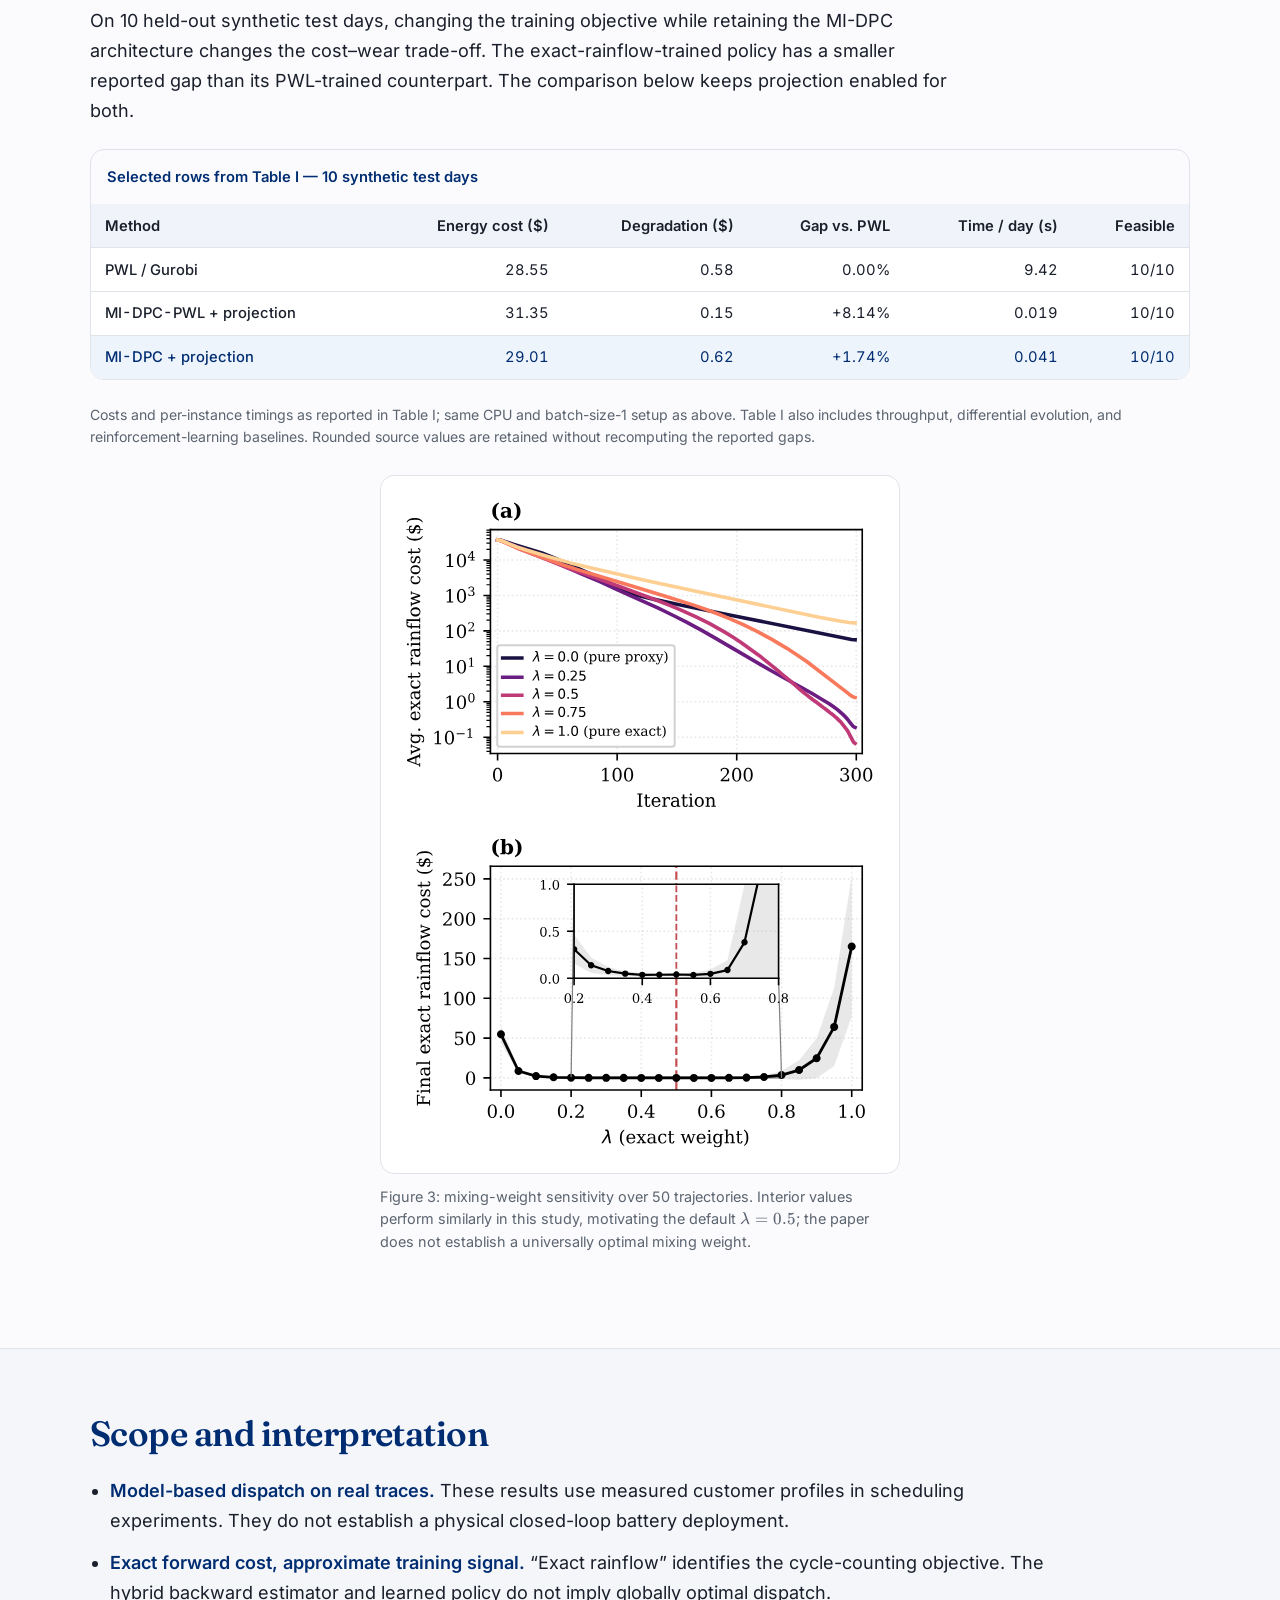
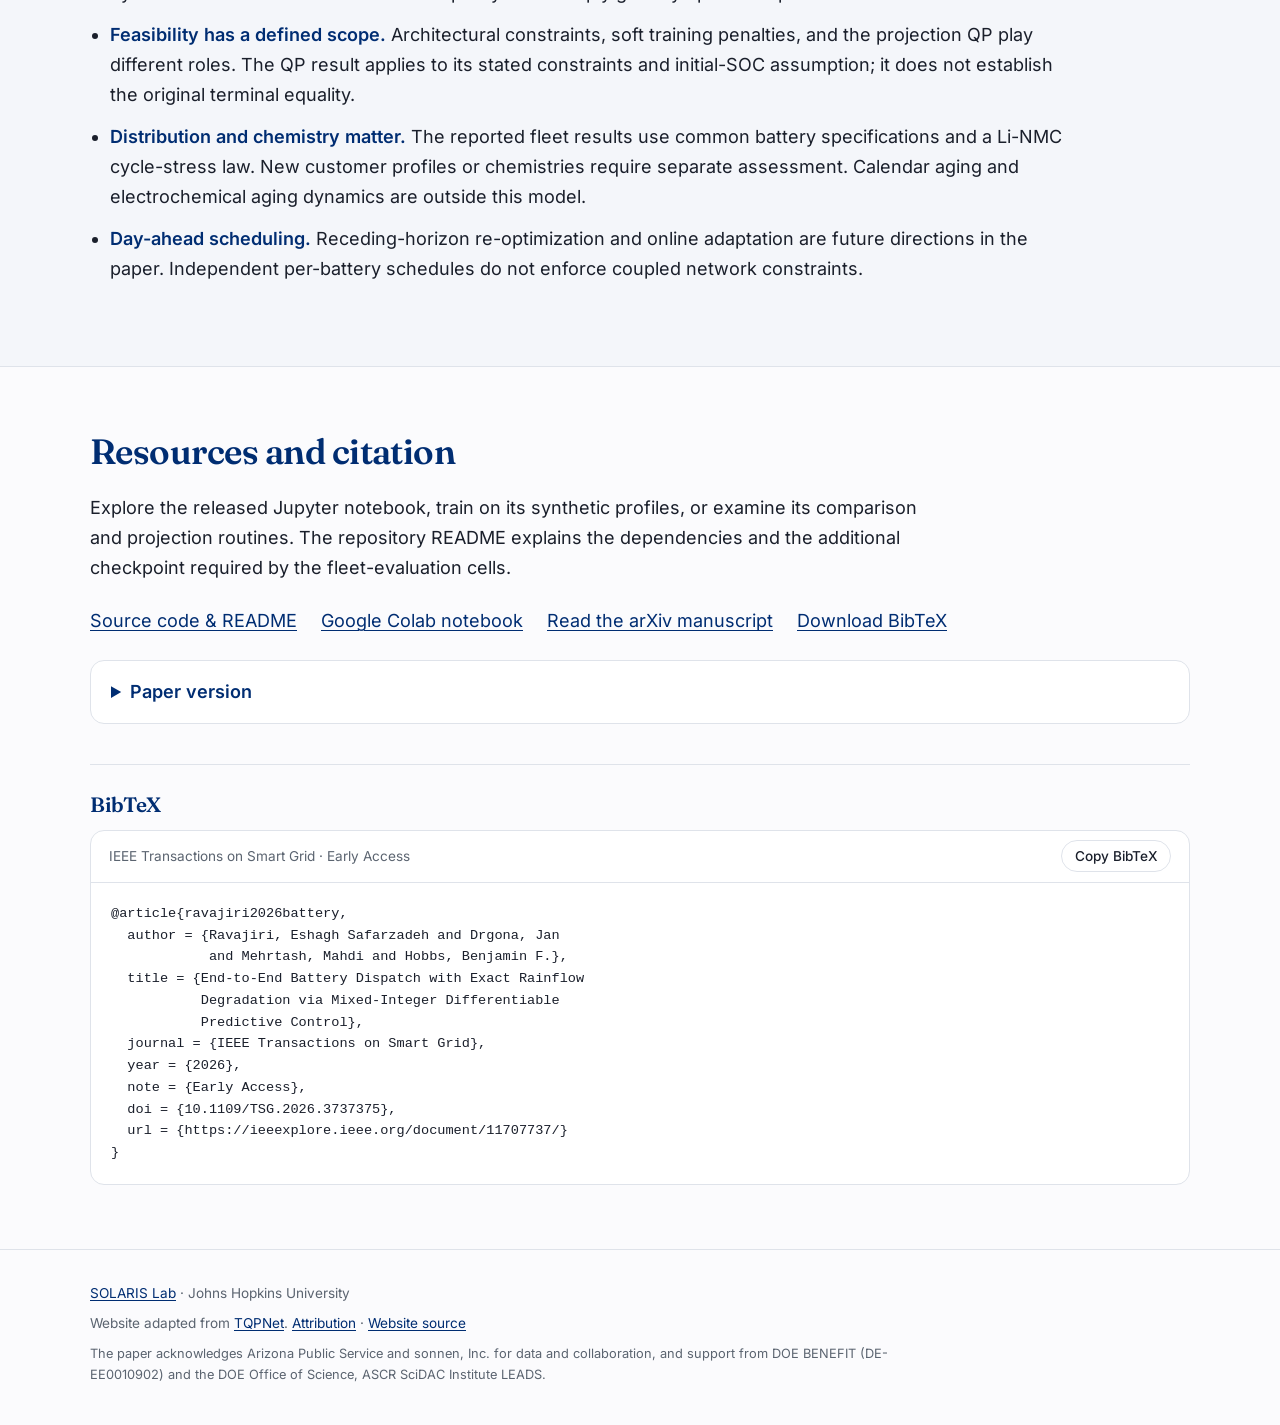
==== commit 59c94911: "Sharpen battery dispatch results punchline and simplify filter copy" ====
--- a/index.html
+++ b/index.html
@@ -127,14 +127,15 @@
         <figcaption>Figure 2 from the paper illustrates the sparse, proxy, and hybrid signals and their behavior in a trajectory-optimization example. It explains the training mechanism; fleet dispatch results are reported separately below.</figcaption>
       </figure>
       <h3 class="subsection">Fast dispatch with a feasibility filter</h3>
-      <p class="prose">An optional feasibility filter adjusts predicted power schedules to respect state-of-charge and power limits while keeping the selected operating modes. The 62-second fleet result below includes this filter.</p>
+      <p class="prose">An optional feasibility filter adjusts predicted power schedules to respect state-of-charge and power limits while keeping the selected operating modes.</p>
     </div>
   </section>
 
   <section id="results" aria-labelledby="results-title">
     <div class="wrap">
       <h2 id="results-title">Results across residential battery profiles</h2>
-      <p class="prose"><strong>3,650 daily battery schedules in 62 seconds—with every evaluated day reported feasible and total cost 3.33% above the optimization benchmark.</strong></p>
+      <p class="prose"><strong>Optimize thousands of battery dispatch days in seconds, with feasible schedules and near-optimal performance.</strong></p>
+      <p class="prose">3,650 daily battery schedules in 62 seconds—with every evaluated day reported feasible and total cost 3.33% above the optimization benchmark.</p>
       <p class="prose">The paper evaluates simulated dispatch using metered rooftop-solar and demand profiles from 10 residential batteries over 365 days, under real-world electricity tariffs. The main reference is a piecewise-linear (PWL) degradation mixed-integer linear program solved with Gurobi; its schedules are evaluated using rainflow cost.</p>
       <div class="facts">
         <div class="card"><div class="fact-value">+3.33%</div><p><strong>Total-cost gap versus PWL</strong>Fleet-wide training, with projection, over 3,650 battery-days.</p></div>
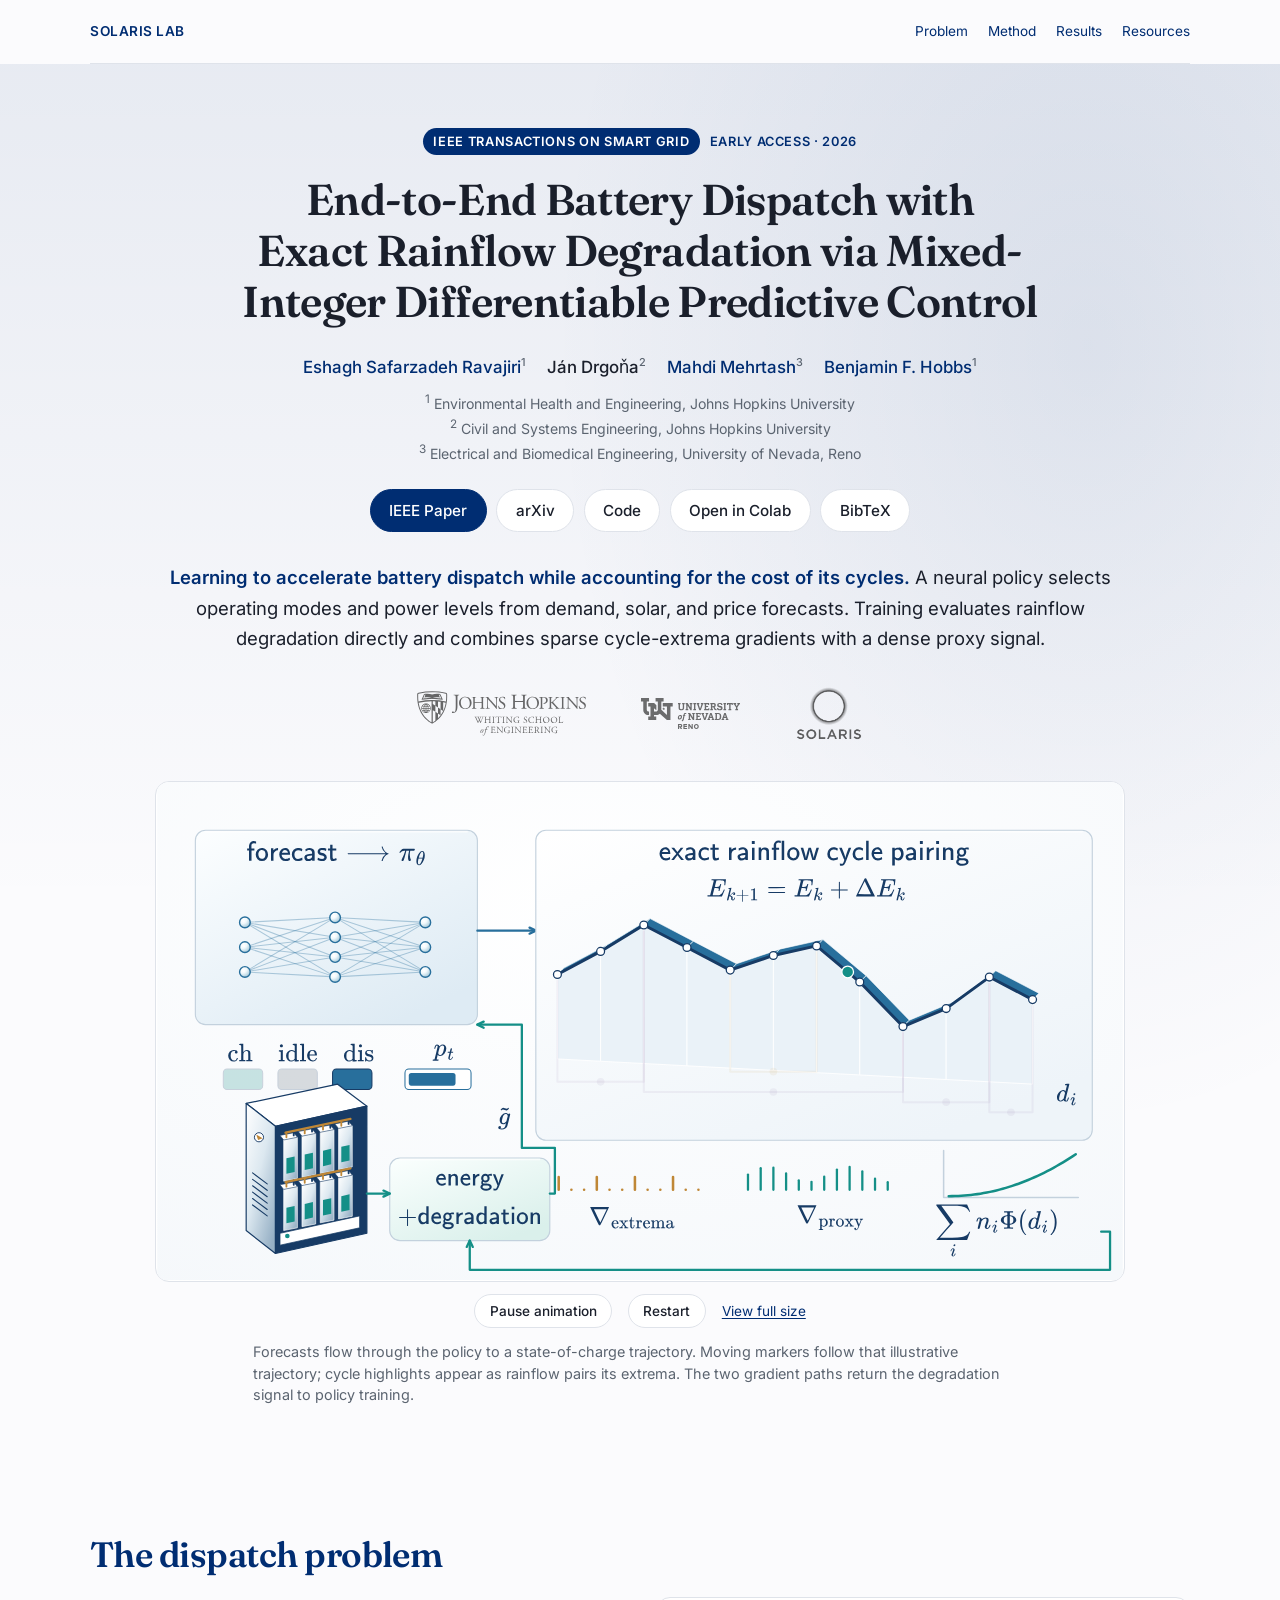
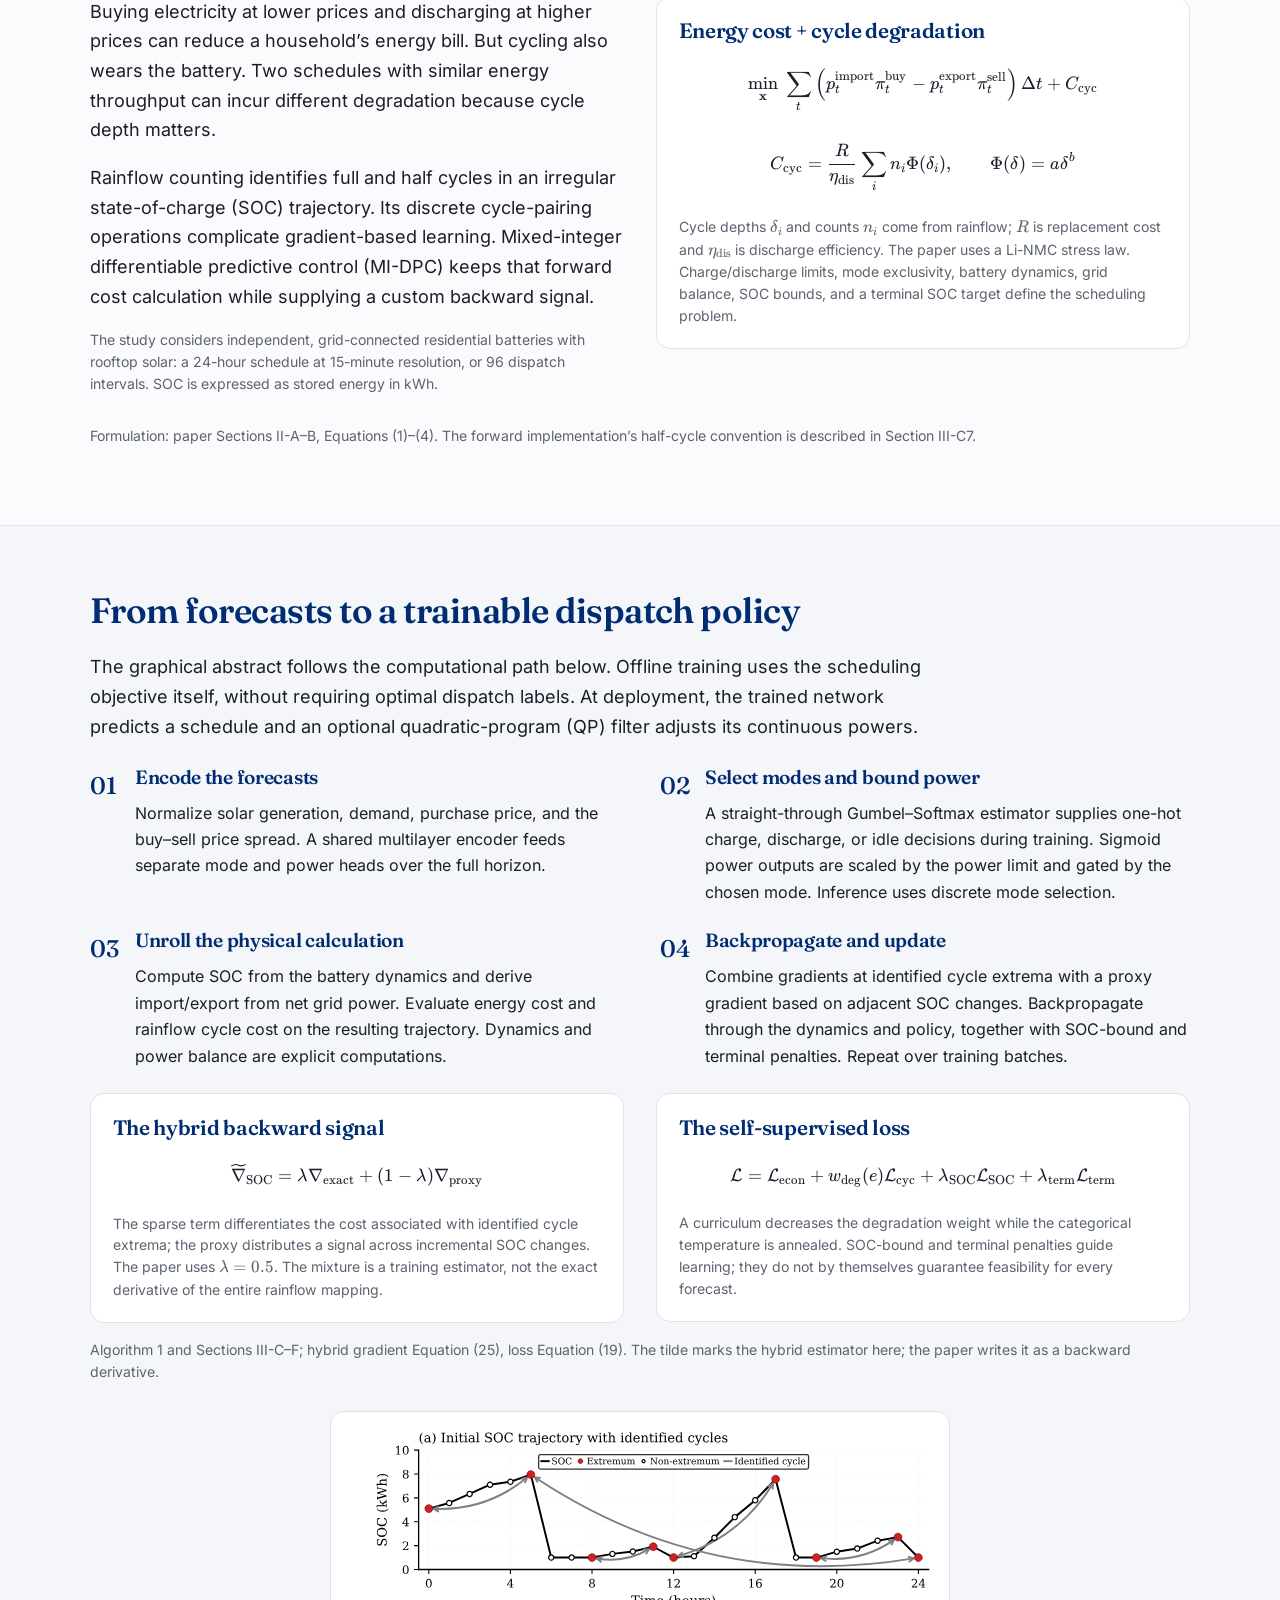
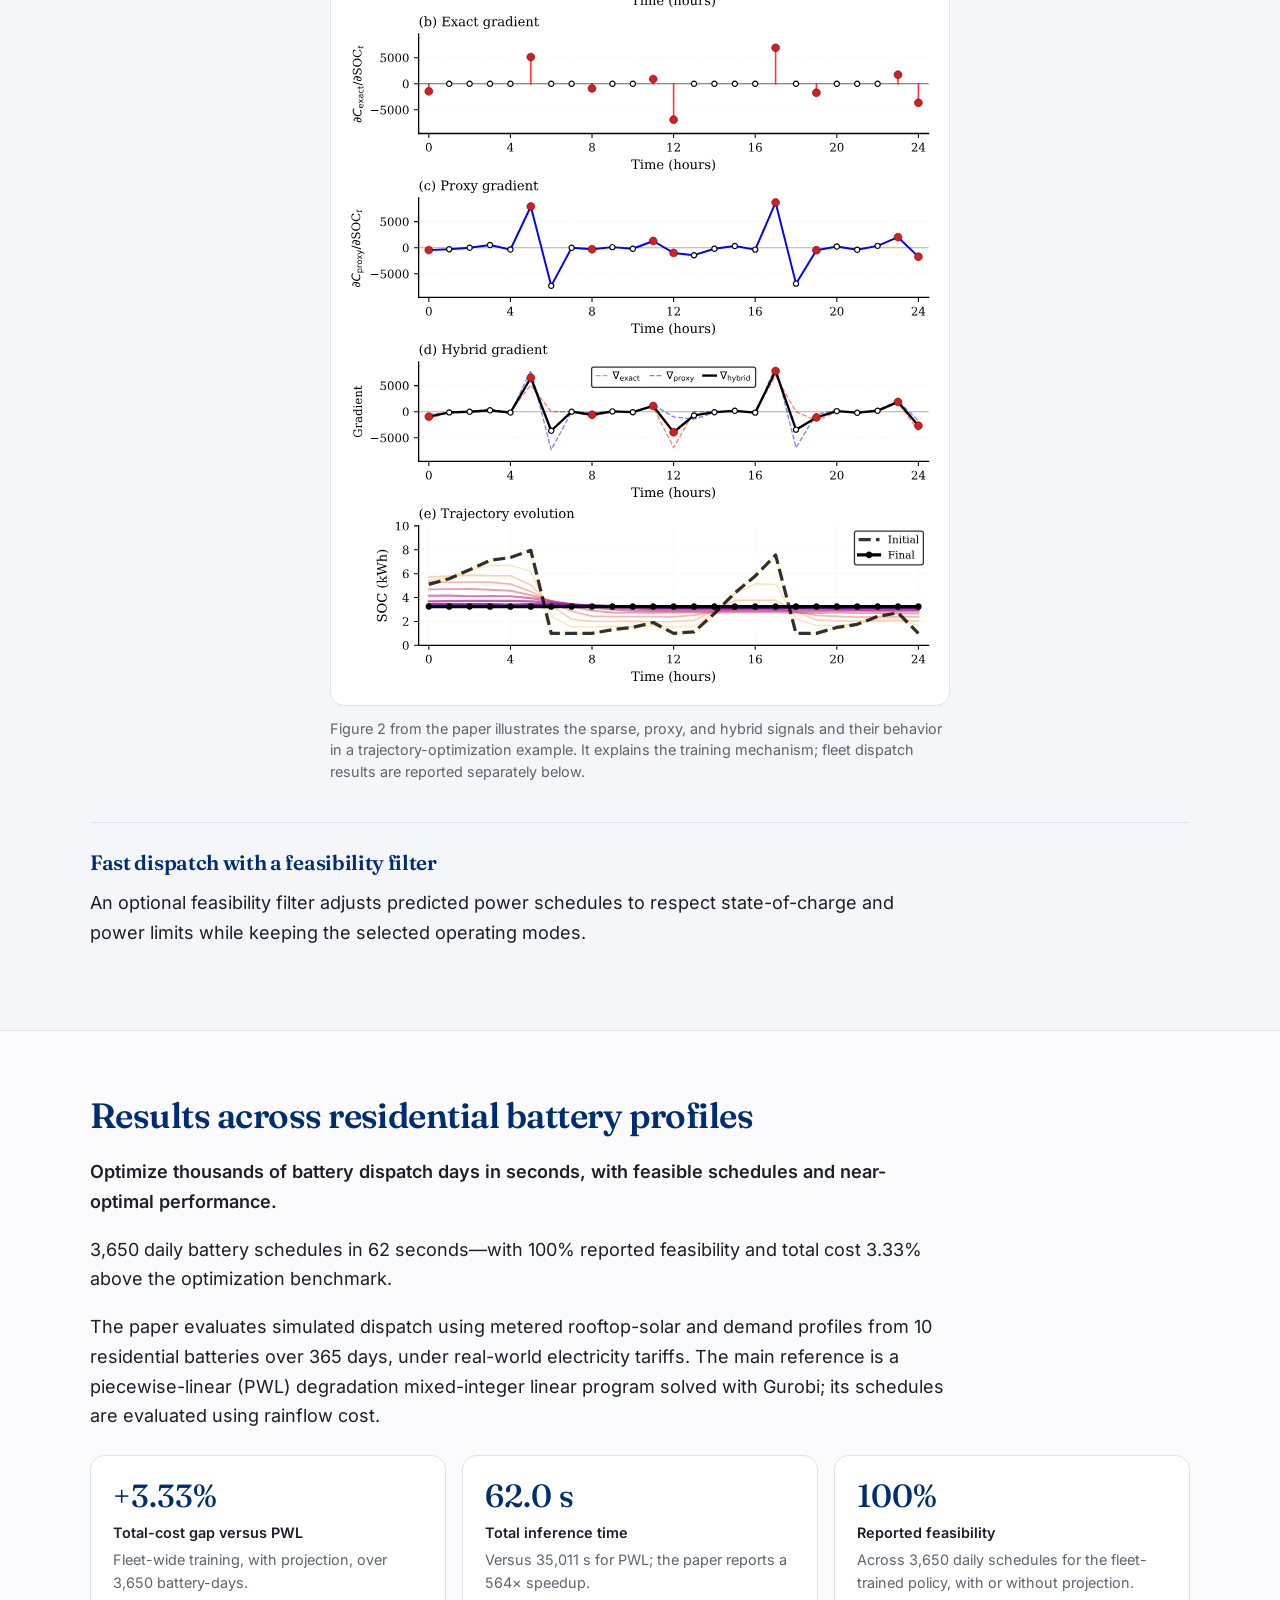
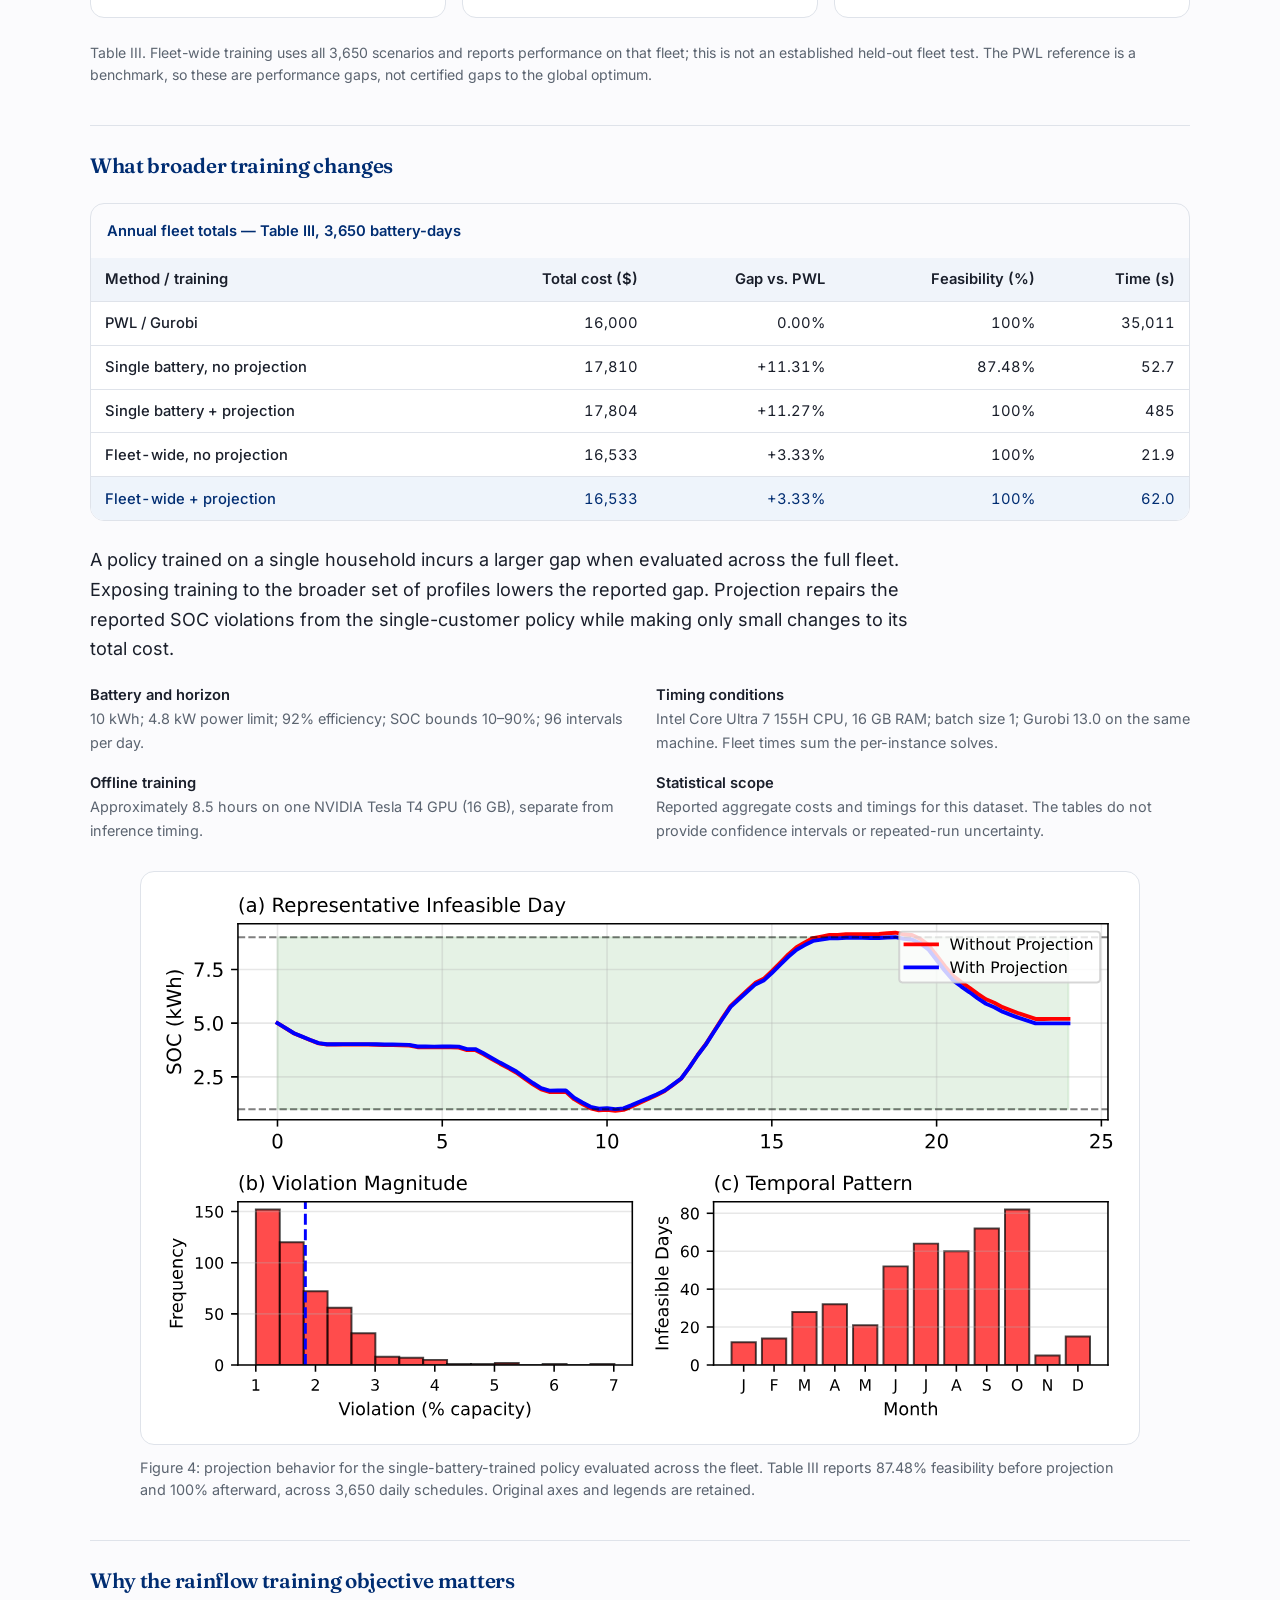
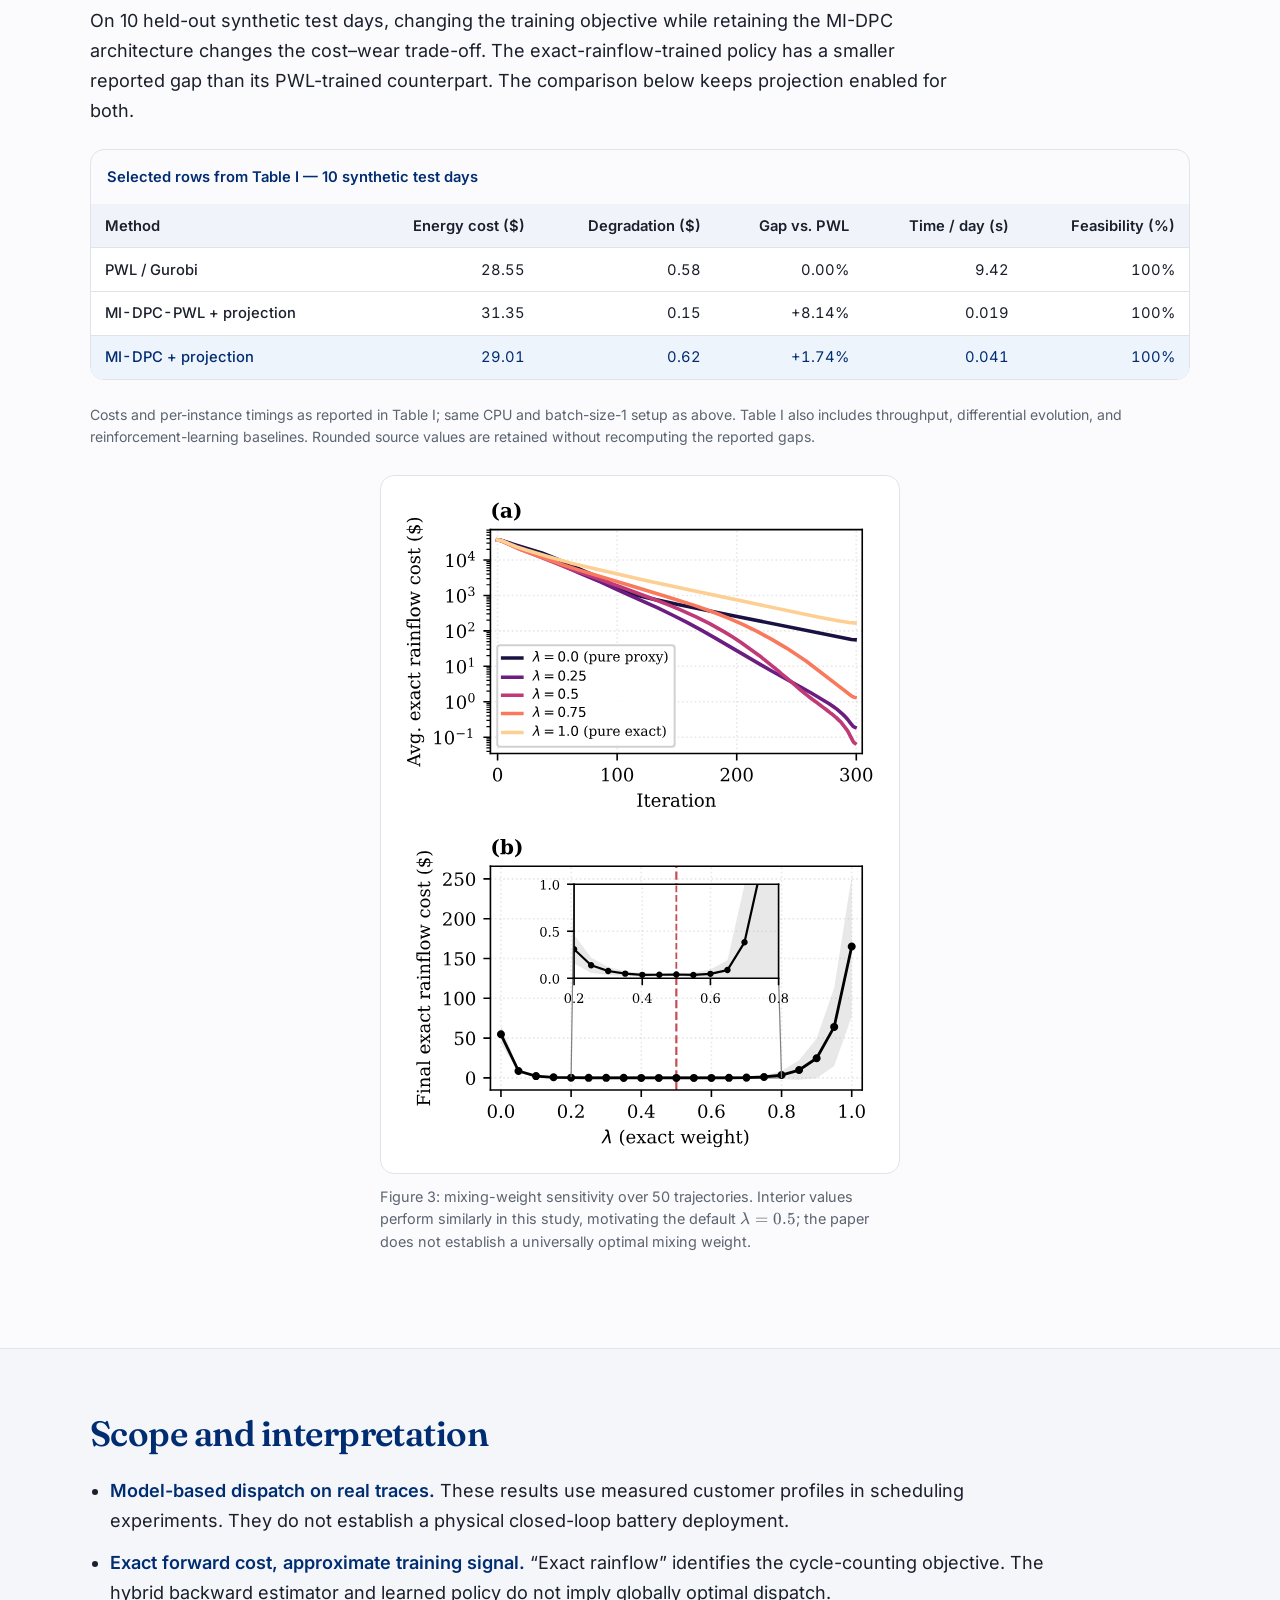
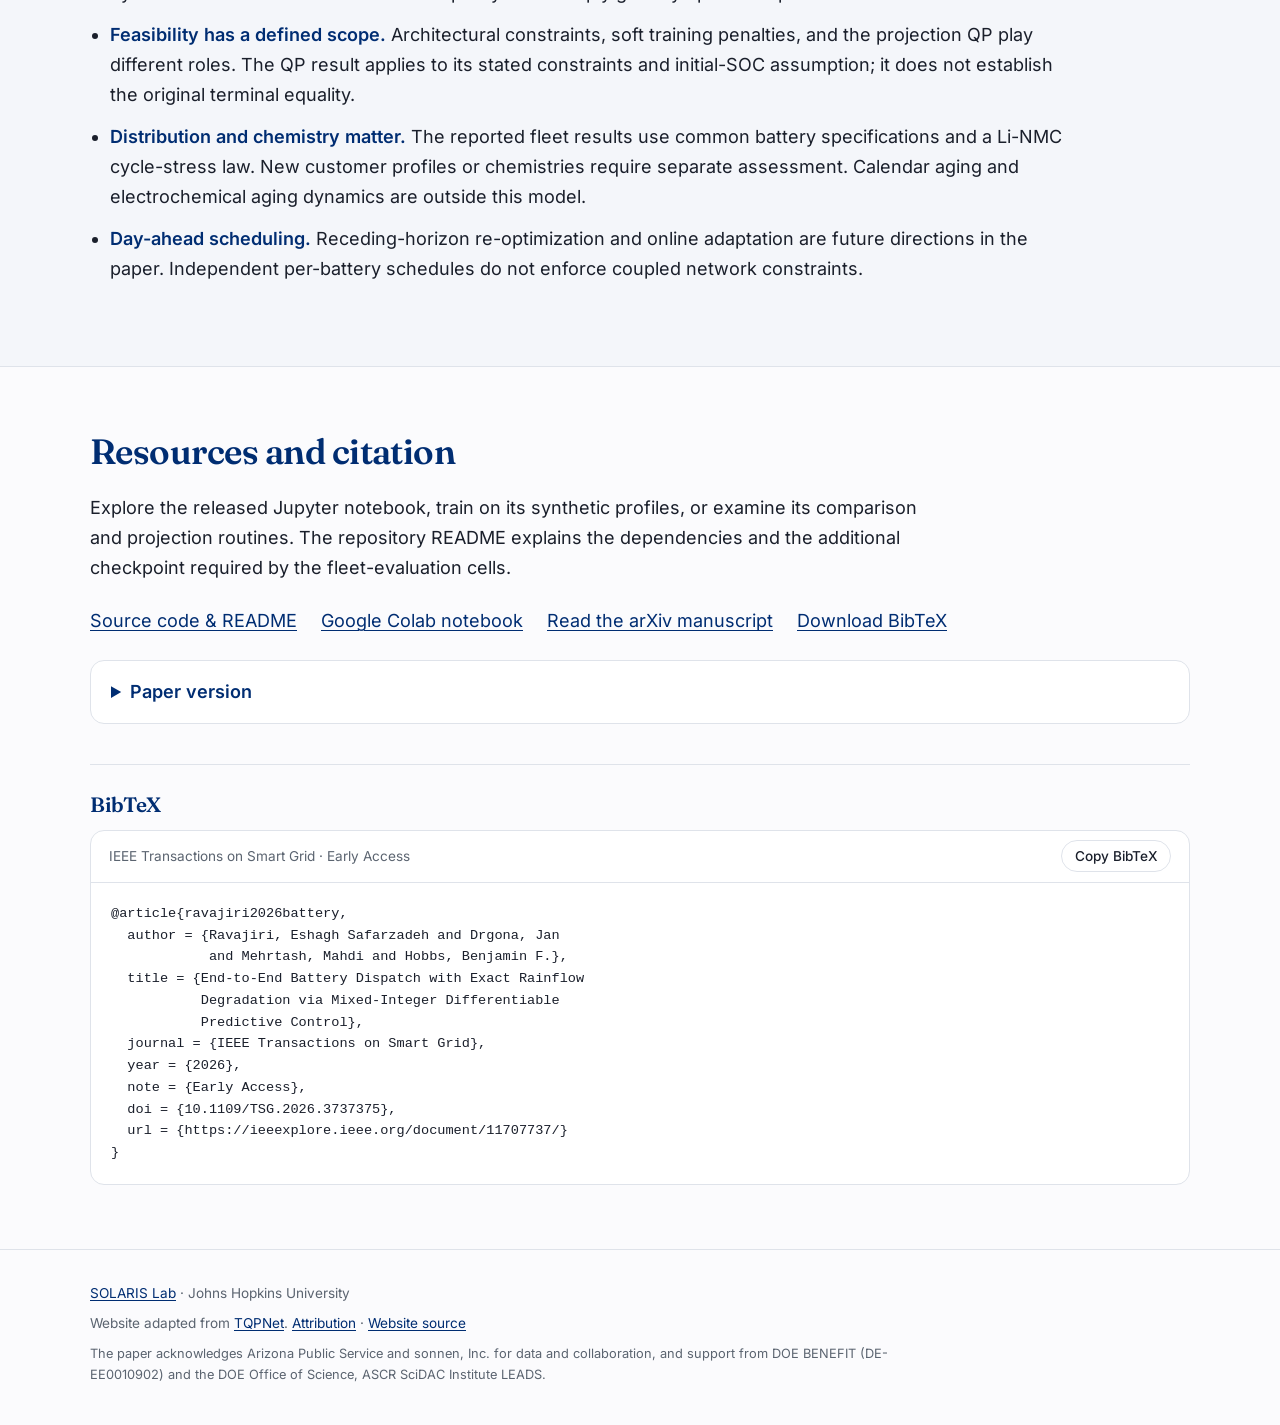
==== commit 4df99a4c: "Report battery schedule feasibility as percentages" ====
--- a/index.html
+++ b/index.html
@@ -135,25 +135,25 @@
     <div class="wrap">
       <h2 id="results-title">Results across residential battery profiles</h2>
       <p class="prose"><strong>Optimize thousands of battery dispatch days in seconds, with feasible schedules and near-optimal performance.</strong></p>
-      <p class="prose">3,650 daily battery schedules in 62 seconds—with every evaluated day reported feasible and total cost 3.33% above the optimization benchmark.</p>
+      <p class="prose">3,650 daily battery schedules in 62 seconds—with 100% reported feasibility and total cost 3.33% above the optimization benchmark.</p>
       <p class="prose">The paper evaluates simulated dispatch using metered rooftop-solar and demand profiles from 10 residential batteries over 365 days, under real-world electricity tariffs. The main reference is a piecewise-linear (PWL) degradation mixed-integer linear program solved with Gurobi; its schedules are evaluated using rainflow cost.</p>
       <div class="facts">
         <div class="card"><div class="fact-value">+3.33%</div><p><strong>Total-cost gap versus PWL</strong>Fleet-wide training, with projection, over 3,650 battery-days.</p></div>
         <div class="card"><div class="fact-value">62.0 s</div><p><strong>Total inference time</strong>Versus 35,011 s for PWL; the paper reports a 564× speedup.</p></div>
-        <div class="card"><div class="fact-value">3,650 / 3,650</div><p><strong>Days reported feasible</strong>Observed for the fleet-trained policy, with or without projection.</p></div>
+        <div class="card"><div class="fact-value">100%</div><p><strong>Reported feasibility</strong>Across 3,650 daily schedules for the fleet-trained policy, with or without projection.</p></div>
       </div>
       <p class="small">Table III. Fleet-wide training uses all 3,650 scenarios and reports performance on that fleet; this is not an established held-out fleet test. The PWL reference is a benchmark, so these are performance gaps, not certified gaps to the global optimum.</p>
       <h3 class="subsection">What broader training changes</h3>
       <div class="table-wrap" tabindex="0" role="region" aria-label="Fleet performance comparison, horizontally scrollable">
         <table>
           <caption>Annual fleet totals — Table III, 3,650 battery-days</caption>
-          <thead><tr><th scope="col">Method / training</th><th scope="col">Total cost ($)</th><th scope="col">Gap vs. PWL</th><th scope="col">Feasible days</th><th scope="col">Time (s)</th></tr></thead>
+          <thead><tr><th scope="col">Method / training</th><th scope="col">Total cost ($)</th><th scope="col">Gap vs. PWL</th><th scope="col">Feasibility (%)</th><th scope="col">Time (s)</th></tr></thead>
           <tbody>
-            <tr><th scope="row">PWL / Gurobi</th><td>16,000</td><td>0.00%</td><td>3,650</td><td>35,011</td></tr>
-            <tr><th scope="row">Single battery, no projection</th><td>17,810</td><td>+11.31%</td><td>3,193</td><td>52.7</td></tr>
-            <tr><th scope="row">Single battery + projection</th><td>17,804</td><td>+11.27%</td><td>3,650</td><td>485</td></tr>
-            <tr><th scope="row">Fleet-wide, no projection</th><td>16,533</td><td>+3.33%</td><td>3,650</td><td>21.9</td></tr>
-            <tr class="highlight"><th scope="row">Fleet-wide + projection</th><td>16,533</td><td>+3.33%</td><td>3,650</td><td>62.0</td></tr>
+            <tr><th scope="row">PWL / Gurobi</th><td>16,000</td><td>0.00%</td><td>100%</td><td>35,011</td></tr>
+            <tr><th scope="row">Single battery, no projection</th><td>17,810</td><td>+11.31%</td><td>87.48%</td><td>52.7</td></tr>
+            <tr><th scope="row">Single battery + projection</th><td>17,804</td><td>+11.27%</td><td>100%</td><td>485</td></tr>
+            <tr><th scope="row">Fleet-wide, no projection</th><td>16,533</td><td>+3.33%</td><td>100%</td><td>21.9</td></tr>
+            <tr class="highlight"><th scope="row">Fleet-wide + projection</th><td>16,533</td><td>+3.33%</td><td>100%</td><td>62.0</td></tr>
           </tbody>
         </table>
       </div>
@@ -166,18 +166,18 @@
       </dl>
       <figure class="figure figure-wide">
         <a href="static/figures/feasibility-projection.svg"><img src="static/figures/feasibility-projection.svg" loading="lazy" alt="Paper Figure 4: a summer-day SOC trajectory before and after projection, distribution of violations, and temporal pattern of violations." width="497" height="280"></a>
-        <figcaption>Figure 4: projection behavior for the single-battery-trained policy evaluated across the fleet. Table III reports 3,193 feasible days before projection and 3,650 afterward. Original axes and legends are retained.</figcaption>
+        <figcaption>Figure 4: projection behavior for the single-battery-trained policy evaluated across the fleet. Table III reports 87.48% feasibility before projection and 100% afterward, across 3,650 daily schedules. Original axes and legends are retained.</figcaption>
       </figure>
       <h3 class="subsection">Why the rainflow training objective matters</h3>
       <p class="prose">On 10 held-out synthetic test days, changing the training objective while retaining the MI-DPC architecture changes the cost–wear trade-off. The exact-rainflow-trained policy has a smaller reported gap than its PWL-trained counterpart. The comparison below keeps projection enabled for both.</p>
       <div class="table-wrap" tabindex="0" role="region" aria-label="Synthetic comparison, horizontally scrollable">
         <table>
           <caption>Selected rows from Table I — 10 synthetic test days</caption>
-          <thead><tr><th scope="col">Method</th><th scope="col">Energy cost ($)</th><th scope="col">Degradation ($)</th><th scope="col">Gap vs. PWL</th><th scope="col">Time / day (s)</th><th scope="col">Feasible</th></tr></thead>
+          <thead><tr><th scope="col">Method</th><th scope="col">Energy cost ($)</th><th scope="col">Degradation ($)</th><th scope="col">Gap vs. PWL</th><th scope="col">Time / day (s)</th><th scope="col">Feasibility (%)</th></tr></thead>
           <tbody>
-            <tr><th scope="row">PWL / Gurobi</th><td>28.55</td><td>0.58</td><td>0.00%</td><td>9.42</td><td>10/10</td></tr>
-            <tr><th scope="row">MI-DPC-PWL + projection</th><td>31.35</td><td>0.15</td><td>+8.14%</td><td>0.019</td><td>10/10</td></tr>
-            <tr class="highlight"><th scope="row">MI-DPC + projection</th><td>29.01</td><td>0.62</td><td>+1.74%</td><td>0.041</td><td>10/10</td></tr>
+            <tr><th scope="row">PWL / Gurobi</th><td>28.55</td><td>0.58</td><td>0.00%</td><td>9.42</td><td>100%</td></tr>
+            <tr><th scope="row">MI-DPC-PWL + projection</th><td>31.35</td><td>0.15</td><td>+8.14%</td><td>0.019</td><td>100%</td></tr>
+            <tr class="highlight"><th scope="row">MI-DPC + projection</th><td>29.01</td><td>0.62</td><td>+1.74%</td><td>0.041</td><td>100%</td></tr>
           </tbody>
         </table>
       </div>
